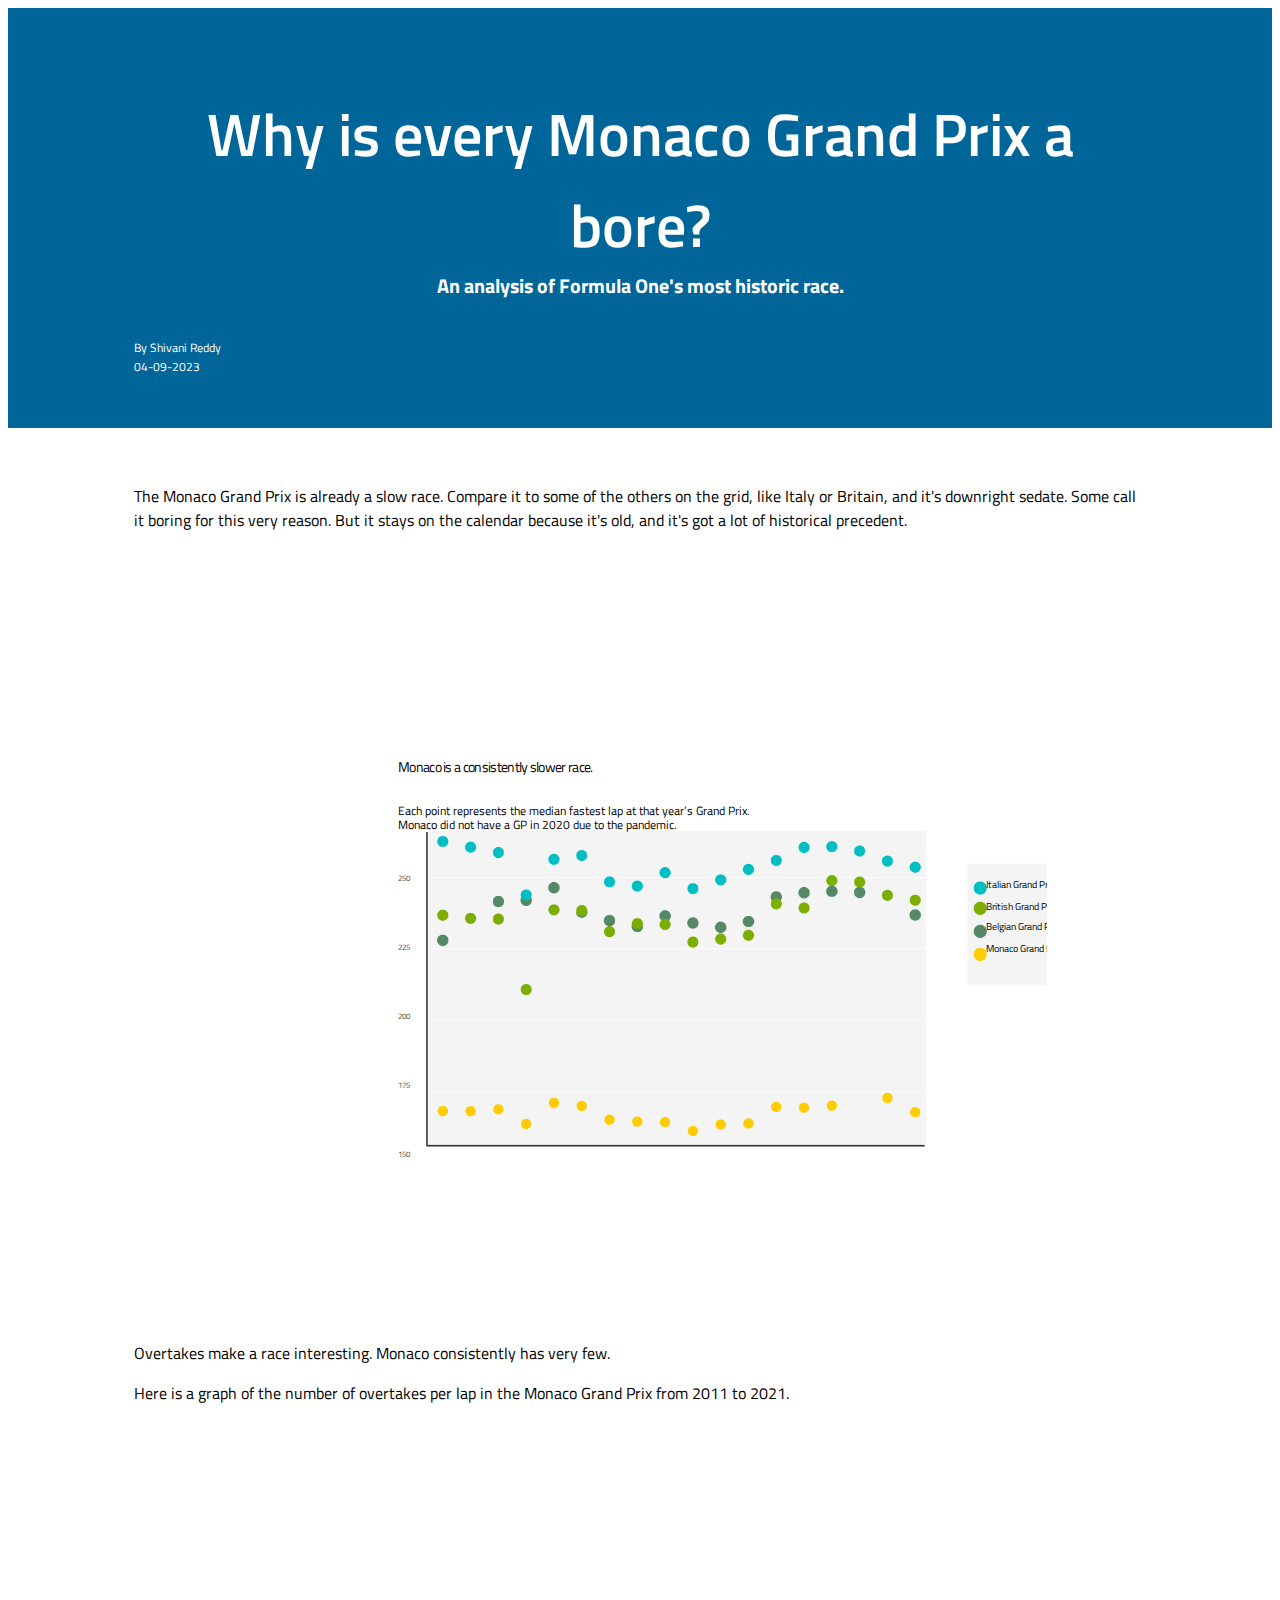
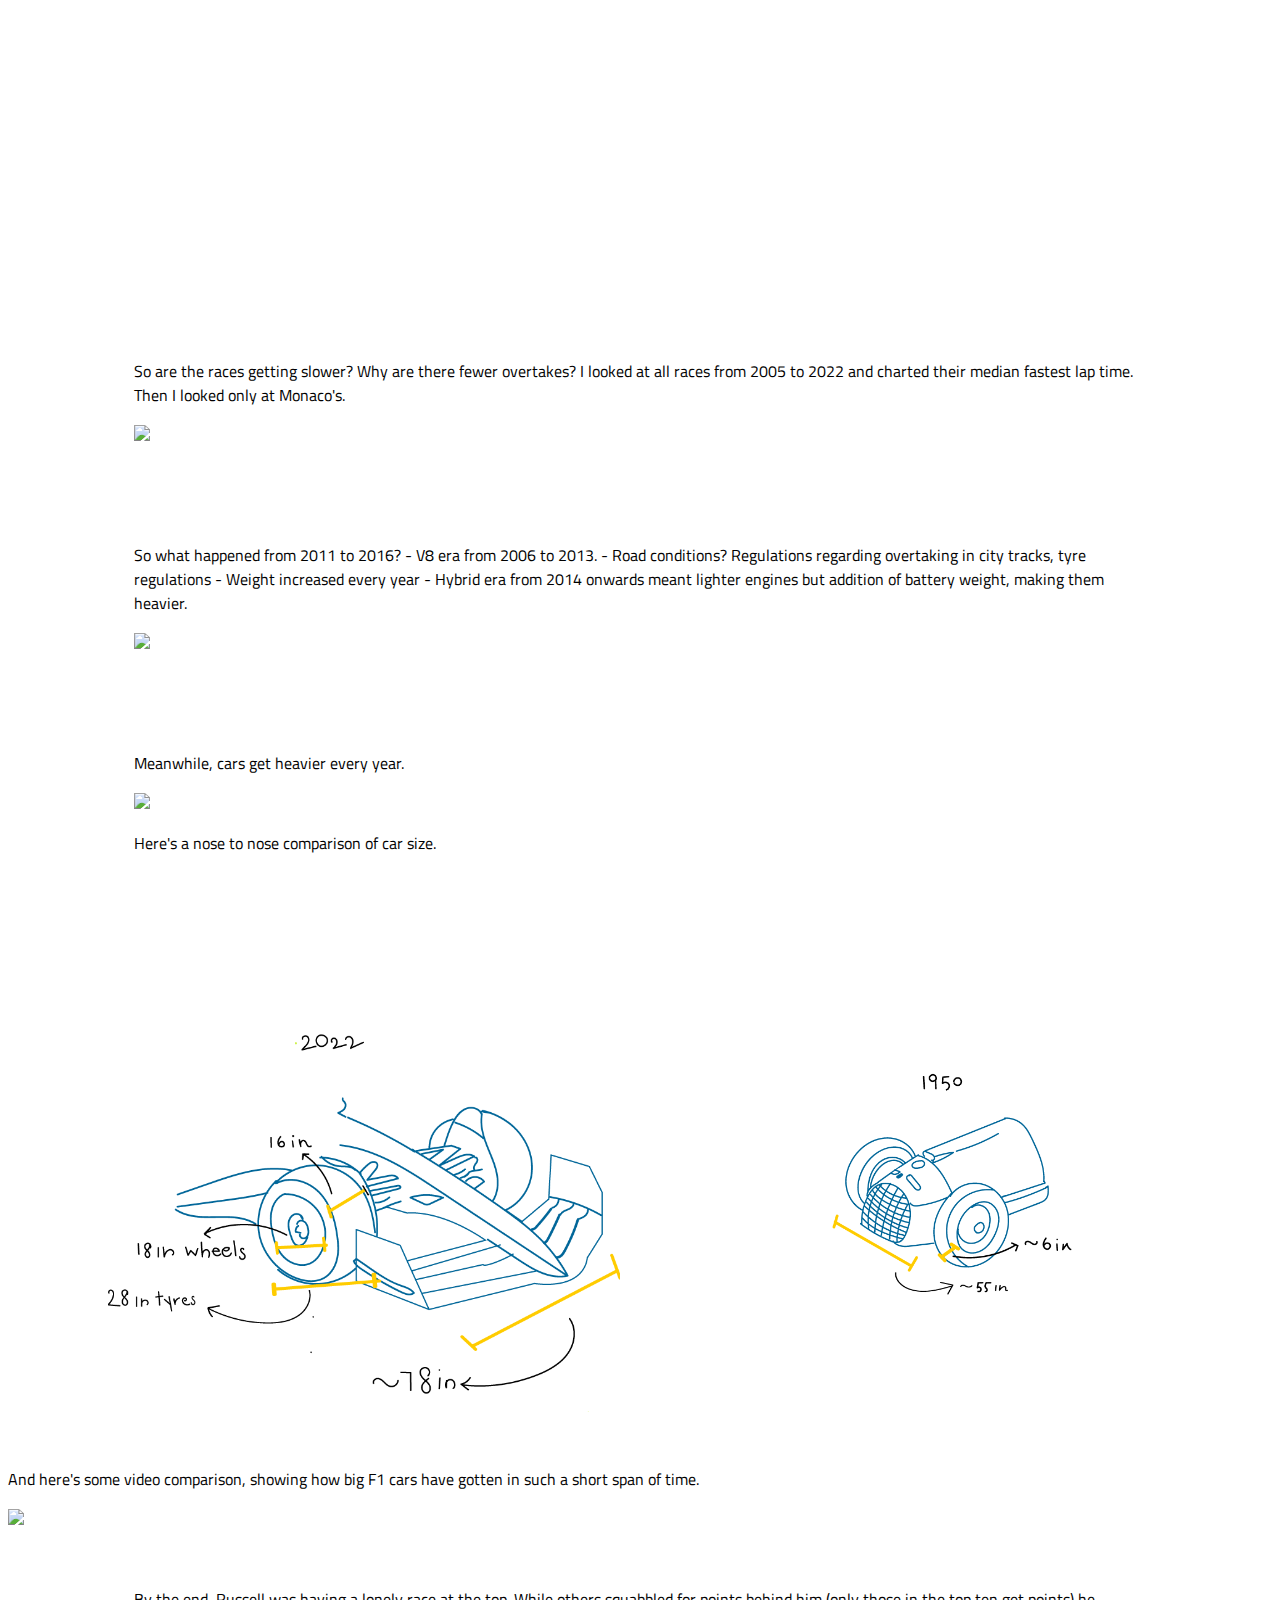
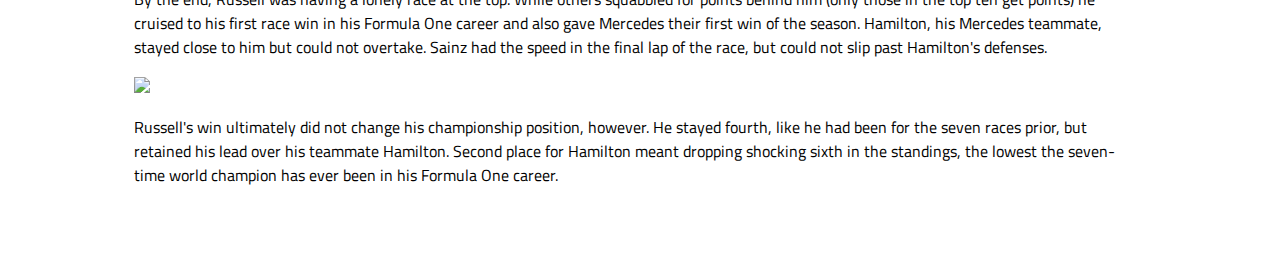
==== html/index.html @ 82e2b37c "update" ====
<!DOCTYPE html>
<html>
<head>
    <title>F1 in Monaco</title>
    <meta charset="utf-8">
    <link rel="stylesheet" href="style.css">
</head>
<body>
   <div id="header">
    <h1>Why is every Monaco Grand Prix a bore?</h1>
    <h2>An analysis of Formula One's most historic race.</h2>
    
    <h3> By Shivani Reddy
        <br>
        04-09-2023
    </h3>
    </div> 

    <div> 
        <p> The Monaco Grand Prix is already a slow race. Compare it to some of the others on the grid, like Italy or Britain, and it's downright sedate. Some call it boring for this very reason. But it stays on the calendar because it's old, and it's got a lot of historical precedent. </p>
        <br>
        <br>
    </div>
    <div>

        <script type="text/javascript">
            (function() {
                // only want one resizer on the page
                if (document.documentElement.className.indexOf("g-resizer-v3-init") > -1) return;
                document.documentElement.className += " g-resizer-v3-init";
                // require IE9+
                if (!("querySelector" in document)) return;
                function resizer() {
                    var elements = Array.prototype.slice.call(document.querySelectorAll(".g-artboard[data-min-width]")),
                        widthById = {};
                    elements.forEach(function(el) {
                        var parent = el.parentNode,
                            width = widthById[parent.id] || parent.getBoundingClientRect().width,
                            minwidth = el.getAttribute("data-min-width"),
                            maxwidth = el.getAttribute("data-max-width");
                        widthById[parent.id] = width;
                        if (+minwidth <= width && (+maxwidth >= width || maxwidth === null)) {
                            el.style.display = "block";
                        } else {
                            el.style.display = "none";
                        }
                    });
                    try {
                        if (window.parent && window.parent.$) {
                            window.parent.$("body").trigger("resizedcontent", [window]);
                        }
                        if (window.require) {
                            require(['foundation/main'], function() {
                                require(['shared/interactive/instances/app-communicator'], function(AppCommunicator) {
                                    AppCommunicator.triggerResize();
                                });
                            });
                        }
                    } catch(e) { console.log(e); }
                }
                document.addEventListener('DOMContentLoaded', resizer);
                // feel free to replace throttle with _.throttle, if available
                window.addEventListener('resize', throttle(resizer, 200));        
                function throttle(func, wait) {
                    // from underscore.js
                    var _now = Date.now || function() { return new Date().getTime(); },
                        context, args, result, timeout = null, previous = 0;
                    var later = function() {
                        previous = _now();
                        timeout = null;
                        result = func.apply(context, args);
                        if (!timeout) context = args = null;
                    };
                    return function() {
                        var now = _now(), remaining = wait - (now - previous);
                        context = this;
                        args = arguments;
                        if (remaining <= 0 || remaining > wait) {
                            if (timeout) {
                                clearTimeout(timeout);
                                timeout = null;
                            }
                            previous = now;
                            result = func.apply(context, args);
                            if (!timeout) context = args = null;
                        } else if (!timeout && options.trailing !== false) {
                            timeout = setTimeout(later, remaining);
                        }
                        return result;
                    };
                }
                
            })();
            </script>
            


<!-- Generated by ai2html v0.111.0 - 2023-04-10 10:45 -->
<!-- ai file: fourracesreal.pdf -->
<style media="screen,print">
	#g-fourracesreal_pdf-box ,
	#g-fourracesreal_pdf-box .g-artboard {
		margin:0 auto;
	}
	#g-fourracesreal_pdf-box p {
		margin:0;
	}
	#g-fourracesreal_pdf-box .g-aiAbs {
		position:absolute;
	}
	#g-fourracesreal_pdf-box .g-aiImg {
		position:absolute;
		top:0;
		display:block;
		width:100% !important;
	}
	#g-fourracesreal_pdf-box .g-aiSymbol {
		position: absolute;
		box-sizing: border-box;
	}
	#g-fourracesreal_pdf-box .g-aiPointText p { white-space: nowrap; }
	#g-fourracesreal_pdf-Artboard_1 {
		position:relative;
		overflow:hidden;
	}
	#g-fourracesreal_pdf-Artboard_1 p {
		font-weight:500;
		line-height:11px;
		height:auto;
		opacity:1;
		letter-spacing:0em;
		font-size:9px;
		text-align:left;
		color:rgb(0,0,0);
		text-transform:none;
		padding-bottom:0;
		padding-top:0;
		mix-blend-mode:normal;
		font-style:normal;
		position:static;
	}
	#g-fourracesreal_pdf-Artboard_1 .g-pstyle0 {
		line-height:13px;
		height:13px;
		letter-spacing:-0.049em;
		font-size:11px;
	}
	#g-fourracesreal_pdf-Artboard_1 .g-pstyle1 {
		height:11px;
	}
	#g-fourracesreal_pdf-Artboard_1 .g-pstyle2 {
		line-height:8px;
		height:8px;
		font-size:7px;
	}
	#g-fourracesreal_pdf-Artboard_1 .g-pstyle3 {
		line-height:7px;
		height:7px;
		font-size:6px;
		color:rgb(77,77,77);
	}
	#g-fourracesreal_pdf-Artboard_1 .g-pstyle4 {
		line-height:6px;
		height:6px;
		font-size:5px;
		color:rgb(77,77,77);
	}
	#g-fourracesreal_pdf-Artboard_2 {
		position:relative;
		overflow:hidden;
	}
	#g-fourracesreal_pdf-Artboard_2 p {
		font-weight:500;
		line-height:14px;
		height:auto;
		opacity:1;
		letter-spacing:0em;
		font-size:12px;
		text-align:left;
		color:rgb(0,0,0);
		text-transform:none;
		padding-bottom:0;
		padding-top:0;
		mix-blend-mode:normal;
		font-style:normal;
		position:static;
	}
	#g-fourracesreal_pdf-Artboard_2 .g-pstyle0 {
		line-height:16px;
		height:16px;
		letter-spacing:-0.049em;
		font-size:14px;
	}
	#g-fourracesreal_pdf-Artboard_2 .g-pstyle1 {
		height:14px;
	}
	#g-fourracesreal_pdf-Artboard_2 .g-pstyle2 {
		line-height:9px;
		height:9px;
		font-size:8px;
		color:rgb(77,77,77);
	}
	#g-fourracesreal_pdf-Artboard_2 .g-pstyle3 {
		line-height:12px;
		height:12px;
		font-size:10px;
	}
	#g-fourracesreal_pdf-Artboard_2 .g-pstyle4 {
		line-height:8px;
		height:8px;
		font-size:7px;
		color:rgb(77,77,77);
	}

</style>

<div id="g-fourracesreal_pdf-box" class="ai2html">

	<!-- Artboard: Artboard_1 -->
	<div id="g-fourracesreal_pdf-Artboard_1" class="g-artboard" style="max-width: 350px;max-height: 407px" data-aspect-ratio="0.86" data-min-width="0" data-max-width="649">
<div style="padding: 0 0 116.3063% 0;"></div>
		<img id="g-fourracesreal_pdf-Artboard_1-img" class="g-fourracesreal_pdf-Artboard_1-img g-aiImg" alt="" src="fourracesreal_pdf-Artboard_1.png"/>
		<div id="g-ai0-1" class="g-Layer_1 g-aiAbs g-aiPointText" style="top:7.8936%;margin-top:-8.1px;left:5.9681%;width:195px;">
			<p class="g-pstyle0">Monaco is a consistently slower race.  </p>
		</div>
		<div id="g-ai0-2" class="g-Layer_1 g-aiAbs g-aiPointText" style="top:15.5815%;margin-top:-12.4px;left:5.9681%;width:305px;">
			<p class="g-pstyle1">Each point represents the median fastest lap at that year&rsquo;s Grand Prix. </p>
			<p class="g-pstyle1">Monaco did not have a GP in 2020 due to the pandemic.</p>
		</div>
		<div id="g-ai0-3" class="g-Layer_1 g-aiAbs g-aiPointText" style="top:26.8111%;margin-top:-4.1px;left:50.6155%;width:73px;">
			<p class="g-pstyle2">Belgian Grand Prix</p>
		</div>
		<div id="g-ai0-4" class="g-Layer_1 g-aiAbs g-aiPointText" style="top:26.8111%;margin-top:-4.1px;left:14.4629%;width:70px;">
			<p class="g-pstyle2">Italian Grand Prix</p>
		</div>
		<div id="g-ai0-5" class="g-Layer_1 g-aiAbs g-aiPointText" style="top:29.2676%;margin-top:-4.1px;left:50.6155%;width:75px;">
			<p class="g-pstyle2">Monaco Grand Prix</p>
		</div>
		<div id="g-ai0-6" class="g-Layer_1 g-aiAbs g-aiPointText" style="top:29.5133%;margin-top:-4.1px;left:14.4629%;width:70px;">
			<p class="g-pstyle2">British Grand Prix</p>
		</div>
		<div id="g-ai0-7" class="g-Layer_1 g-aiAbs g-aiPointText" style="top:42.3804%;margin-top:-4.5px;left:2.44%;width:32px;">
			<p class="g-pstyle3">250</p>
		</div>
		<div id="g-ai0-8" class="g-Layer_1 g-aiAbs g-aiPointText" style="top:53.1893%;margin-top:-4.5px;left:2.44%;width:32px;">
			<p class="g-pstyle3">225</p>
		</div>
		<div id="g-ai0-9" class="g-Layer_1 g-aiAbs g-aiPointText" style="top:63.9981%;margin-top:-4.5px;left:2.44%;width:32px;">
			<p class="g-pstyle3">200</p>
		</div>
		<div id="g-ai0-10" class="g-Layer_1 g-aiAbs g-aiPointText" style="top:75.0527%;margin-top:-4.5px;left:2.44%;width:32px;">
			<p class="g-pstyle3">175</p>
		</div>
		<div id="g-ai0-11" class="g-Layer_1 g-aiAbs g-aiPointText" style="top:85.8616%;margin-top:-4.5px;left:2.44%;width:32px;">
			<p class="g-pstyle3">150</p>
		</div>
		<div id="g-ai0-12" class="g-Layer_1 g-aiAbs g-aiPointText" style="top:90.6603%;margin-top:-4.1px;left:29.7461%;width:29px;">
			<p class="g-pstyle4">&lsquo;09</p>
		</div>
		<div id="g-ai0-13" class="g-Layer_1 g-aiAbs g-aiPointText" style="top:90.6603%;margin-top:-4.1px;left:39.5112%;width:29px;">
			<p class="g-pstyle4">&lsquo;11</p>
		</div>
		<div id="g-ai0-14" class="g-Layer_1 g-aiAbs g-aiPointText" style="top:90.6603%;margin-top:-4.1px;left:44.3931%;width:29px;">
			<p class="g-pstyle4">&lsquo;12</p>
		</div>
		<div id="g-ai0-15" class="g-Layer_1 g-aiAbs g-aiPointText" style="top:90.6603%;margin-top:-4.1px;left:49.2754%;width:29px;">
			<p class="g-pstyle4">&lsquo;13</p>
		</div>
		<div id="g-ai0-16" class="g-Layer_1 g-aiAbs g-aiPointText" style="top:90.6603%;margin-top:-4.1px;left:54.1582%;width:29px;">
			<p class="g-pstyle4">&lsquo;14</p>
		</div>
		<div id="g-ai0-17" class="g-Layer_1 g-aiAbs g-aiPointText" style="top:90.6603%;margin-top:-4.1px;left:59.0405%;width:29px;">
			<p class="g-pstyle4">&lsquo;15</p>
		</div>
		<div id="g-ai0-18" class="g-Layer_1 g-aiAbs g-aiPointText" style="top:90.6603%;margin-top:-4.1px;left:19.9816%;width:29px;">
			<p class="g-pstyle4">&lsquo;07</p>
		</div>
		<div id="g-ai0-19" class="g-Layer_1 g-aiAbs g-aiPointText" style="top:90.6603%;margin-top:-4.1px;left:34.6283%;width:29px;">
			<p class="g-pstyle4">&lsquo;10</p>
		</div>
		<div id="g-ai0-20" class="g-Layer_1 g-aiAbs g-aiPointText" style="top:90.6603%;margin-top:-4.1px;left:63.9222%;width:29px;">
			<p class="g-pstyle4">&lsquo;16</p>
		</div>
		<div id="g-ai0-21" class="g-Layer_1 g-aiAbs g-aiPointText" style="top:90.6603%;margin-top:-4.1px;left:73.6872%;width:29px;">
			<p class="g-pstyle4">&lsquo;18</p>
		</div>
		<div id="g-ai0-22" class="g-Layer_1 g-aiAbs g-aiPointText" style="top:90.6603%;margin-top:-4.1px;left:78.5695%;width:29px;">
			<p class="g-pstyle4">&lsquo;19</p>
		</div>
		<div id="g-ai0-23" class="g-Layer_1 g-aiAbs g-aiPointText" style="top:90.6603%;margin-top:-4.1px;left:88.3345%;width:29px;">
			<p class="g-pstyle4">&lsquo;21</p>
		</div>
		<div id="g-ai0-24" class="g-Layer_1 g-aiAbs g-aiPointText" style="top:90.6603%;margin-top:-4.1px;left:93.2165%;width:29px;">
			<p class="g-pstyle4">&rsquo;22</p>
		</div>
		<div id="g-ai0-25" class="g-Layer_1 g-aiAbs g-aiPointText" style="top:90.6809%;margin-top:-4.1px;left:10.0996%;width:34px;">
			<p class="g-pstyle4">2005</p>
		</div>
		<div id="g-ai0-26" class="g-Layer_1 g-aiAbs g-aiPointText" style="top:90.6603%;margin-top:-4.1px;left:15.0413%;width:29px;">
			<p class="g-pstyle4">&lsquo;06</p>
		</div>
		<div id="g-ai0-27" class="g-Layer_1 g-aiAbs g-aiPointText" style="top:90.6603%;margin-top:-4.1px;left:24.8633%;width:29px;">
			<p class="g-pstyle4">&lsquo;08</p>
		</div>
		<div id="g-ai0-28" class="g-Layer_1 g-aiAbs g-aiPointText" style="top:90.6603%;margin-top:-4.1px;left:68.805%;width:29px;">
			<p class="g-pstyle4">&lsquo;17</p>
		</div>
		<div id="g-ai0-29" class="g-Layer_1 g-aiAbs g-aiPointText" style="top:90.6603%;margin-top:-4.1px;left:83.4517%;width:29px;">
			<p class="g-pstyle4">&lsquo;20</p>
		</div>
	</div>

	<!-- Artboard: Artboard_2 -->
	<div id="g-fourracesreal_pdf-Artboard_2" class="g-artboard" style="width:650px; height:384.790972644258px;" data-aspect-ratio="1.689" data-min-width="650">
<div style=""></div>
		<img id="g-fourracesreal_pdf-Artboard_2-img" class="g-fourracesreal_pdf-Artboard_2-img g-aiImg" alt="" src="fourracesreal_pdf-Artboard_2.png"/>
		<div id="g-ai1-1" class="g-Layer_1 g-aiAbs g-aiPointText" style="top:2.9114%;margin-top:-10.2px;left:10.0157%;width:245px;">
			<p class="g-pstyle0">Monaco is a consistently slower race.  </p>
		</div>
		<div id="g-ai1-2" class="g-Layer_1 g-aiAbs g-aiPointText" style="top:13.7076%;margin-top:-15.7px;left:10.0157%;width:387px;">
			<p class="g-pstyle1">Each point represents the median fastest lap at that year&rsquo;s Grand Prix. </p>
			<p class="g-pstyle1">Monaco did not have a GP in 2020 due to the pandemic.</p>
		</div>
		<div id="g-ai1-3" class="g-Layer_1 g-aiAbs g-aiPointText" style="top:26.6861%;margin-top:-5.7px;left:10.0157%;width:35px;">
			<p class="g-pstyle2">250</p>
		</div>
		<div id="g-ai1-4" class="g-Layer_1 g-aiAbs g-aiPointText" style="top:27.9062%;margin-top:-6.4px;left:82.3974%;width:92px;">
			<p class="g-pstyle3">Italian Grand Prix</p>
		</div>
		<div id="g-ai1-5" class="g-Layer_1 g-aiAbs g-aiPointText" style="top:32.5841%;margin-top:-6.4px;left:82.3974%;width:93px;">
			<p class="g-pstyle3">British Grand Prix</p>
		</div>
		<div id="g-ai1-6" class="g-Layer_1 g-aiAbs g-aiPointText" style="top:37.0021%;margin-top:-6.4px;left:82.3974%;width:98px;">
			<p class="g-pstyle3">Belgian Grand Prix</p>
		</div>
		<div id="g-ai1-7" class="g-Layer_1 g-aiAbs g-aiPointText" style="top:41.4993%;margin-top:-5.7px;left:10.0157%;width:35px;">
			<p class="g-pstyle2">225</p>
		</div>
		<div id="g-ai1-8" class="g-Layer_1 g-aiAbs g-aiPointText" style="top:41.6799%;margin-top:-6.4px;left:82.3974%;width:100px;">
			<p class="g-pstyle3">Monaco Grand Prix</p>
		</div>
		<div id="g-ai1-9" class="g-Layer_1 g-aiAbs g-aiPointText" style="top:56.3125%;margin-top:-5.7px;left:10.0157%;width:35px;">
			<p class="g-pstyle2">200</p>
		</div>
		<div id="g-ai1-10" class="g-Layer_1 g-aiAbs g-aiPointText" style="top:71.1258%;margin-top:-5.7px;left:10.0157%;width:35px;">
			<p class="g-pstyle2">175</p>
		</div>
		<div id="g-ai1-11" class="g-Layer_1 g-aiAbs g-aiPointText" style="top:85.939%;margin-top:-5.7px;left:10.0157%;width:35px;">
			<p class="g-pstyle2">150</p>
		</div>
		<div id="g-ai1-12" class="g-Layer_1 g-aiAbs g-aiPointText" style="top:92.5397%;margin-top:-5.1px;left:22.1841%;width:31px;">
			<p class="g-pstyle4">&lsquo;07</p>
		</div>
		<div id="g-ai1-13" class="g-Layer_1 g-aiAbs g-aiPointText" style="top:92.5397%;margin-top:-5.1px;left:28.9682%;width:31px;">
			<p class="g-pstyle4">&lsquo;09</p>
		</div>
		<div id="g-ai1-14" class="g-Layer_1 g-aiAbs g-aiPointText" style="top:92.5397%;margin-top:-5.1px;left:32.3602%;width:31px;">
			<p class="g-pstyle4">&lsquo;10</p>
		</div>
		<div id="g-ai1-15" class="g-Layer_1 g-aiAbs g-aiPointText" style="top:92.5397%;margin-top:-5.1px;left:35.7526%;width:31px;">
			<p class="g-pstyle4">&lsquo;11</p>
		</div>
		<div id="g-ai1-16" class="g-Layer_1 g-aiAbs g-aiPointText" style="top:92.5397%;margin-top:-5.1px;left:39.1444%;width:31px;">
			<p class="g-pstyle4">&lsquo;12</p>
		</div>
		<div id="g-ai1-17" class="g-Layer_1 g-aiAbs g-aiPointText" style="top:92.5397%;margin-top:-5.1px;left:42.5365%;width:31px;">
			<p class="g-pstyle4">&lsquo;13</p>
		</div>
		<div id="g-ai1-18" class="g-Layer_1 g-aiAbs g-aiPointText" style="top:92.5397%;margin-top:-5.1px;left:45.929%;width:31px;">
			<p class="g-pstyle4">&lsquo;14</p>
		</div>
		<div id="g-ai1-19" class="g-Layer_1 g-aiAbs g-aiPointText" style="top:92.5397%;margin-top:-5.1px;left:49.3209%;width:31px;">
			<p class="g-pstyle4">&lsquo;15</p>
		</div>
		<div id="g-ai1-20" class="g-Layer_1 g-aiAbs g-aiPointText" style="top:92.5397%;margin-top:-5.1px;left:52.7126%;width:31px;">
			<p class="g-pstyle4">&lsquo;16</p>
		</div>
		<div id="g-ai1-21" class="g-Layer_1 g-aiAbs g-aiPointText" style="top:92.5397%;margin-top:-5.1px;left:59.497%;width:31px;">
			<p class="g-pstyle4">&lsquo;18</p>
		</div>
		<div id="g-ai1-22" class="g-Layer_1 g-aiAbs g-aiPointText" style="top:92.5397%;margin-top:-5.1px;left:62.8891%;width:31px;">
			<p class="g-pstyle4">&lsquo;19</p>
		</div>
		<div id="g-ai1-23" class="g-Layer_1 g-aiAbs g-aiPointText" style="top:92.5397%;margin-top:-5.1px;left:69.6736%;width:31px;">
			<p class="g-pstyle4">&lsquo;21</p>
		</div>
		<div id="g-ai1-24" class="g-Layer_1 g-aiAbs g-aiPointText" style="top:92.5397%;margin-top:-5.1px;left:73.0654%;width:31px;">
			<p class="g-pstyle4">&rsquo;22</p>
		</div>
		<div id="g-ai1-25" class="g-Layer_1 g-aiAbs g-aiPointText" style="top:92.5397%;margin-top:-5.1px;left:18.7517%;width:31px;">
			<p class="g-pstyle4">&lsquo;06</p>
		</div>
		<div id="g-ai1-26" class="g-Layer_1 g-aiAbs g-aiPointText" style="top:92.5397%;margin-top:-5.1px;left:25.5757%;width:31px;">
			<p class="g-pstyle4">&lsquo;08</p>
		</div>
		<div id="g-ai1-27" class="g-Layer_1 g-aiAbs g-aiPointText" style="top:92.5397%;margin-top:-5.1px;left:56.105%;width:31px;">
			<p class="g-pstyle4">&lsquo;17</p>
		</div>
		<div id="g-ai1-28" class="g-Layer_1 g-aiAbs g-aiPointText" style="top:92.5397%;margin-top:-5.1px;left:66.2811%;width:31px;">
			<p class="g-pstyle4">&lsquo;20</p>
		</div>
		<div id="g-ai1-29" class="g-Layer_1 g-aiAbs g-aiPointText" style="top:92.5679%;margin-top:-5.2px;left:15.1645%;width:37px;">
			<p class="g-pstyle4">2005</p>
		</div>
	</div>

</div>

<!-- End ai2html - 2023-04-10 10:45 -->




    </div>
        
        <br>
    <div>
        <p>Overtakes make a race interesting. Monaco consistently has very few. </p>
        <p>Here is a graph of the number of overtakes per lap in the Monaco Grand Prix from 2011 to 2021. </p>
    <div id="dotplot">
        <iframe title="Number of overtakes in Monaco" aria-label="Column Chart" id="datawrapper-chart-6wi4D" src="https://datawrapper.dwcdn.net/6wi4D/2/" scrolling="no" frameborder="0" style="width: 0; min-width: 100% !important; border: none;" height="436" data-external="1"></iframe><script type="text/javascript">!function(){"use strict";window.addEventListener("message",(function(a){if(void 0!==a.data["datawrapper-height"]){var e=document.querySelectorAll("iframe");for(var t in a.data["datawrapper-height"])for(var r=0;r<e.length;r++)if(e[r].contentWindow===a.source){var i=a.data["datawrapper-height"][t]+"px";e[r].style.height=i}}}))}();
        </script>
    </div>
    
    <p> So are the races getting slower? Why are there fewer overtakes? I looked at all races from 2005 to 2022 and charted their median fastest lap time. Then I looked only at Monaco's. 
    </p>

        <img src="assets/lap7.svg">
    </div>
    <div>
    <p>So what happened from 2011 to 2016? 

        
        
        - V8 era from 2006 to 2013.
        - Road conditions? Regulations regarding overtaking in city tracks, tyre regulations
        - Weight increased every year
        - Hybrid era from 2014 onwards meant lighter engines but addition of battery weight, making them heavier. 
        </p>   
        <img src="assets/finallap.svg">
    
    </div>
    <div>
        <p>Meanwhile, cars get heavier every year. 
        </p>
        <img src="assets/standings.svg">
        <p>Here's a nose to nose comparison of car size.</p>
    </div>

    <div class = "scroll">
        <div class = "lefty container">
            <img src="../finalgraphs/2022drawn.png" width="80%">
        </div>
        <div class = "righty container">
            <img src="../finalgraphs/1950drawn.png" width="40%">
            <br>
            <img src="../finalgraphs/2008drawn.png" width="40%">
    
        </div>









    </div>


        <p> And here's some video comparison, showing how big F1 cars have gotten in such a short span of time.  </p>
    </div>
    

    <img src="juxtaposed2.gif">
    <div>
        <p> By the end, Russell was having a lonely race at the top. While others squabbled for points behind him (only those in the top ten get points) he cruised to his first race win in his Formula One career and also gave Mercedes their first win of the season. Hamilton, his Mercedes teammate, stayed close to him but could not overtake. Sainz had the speed in the final lap of the race, but could not slip past Hamilton's defenses.</p>
        <img src="assets/standings.svg">
        <p> Russell's win ultimately did not change his championship position, however. He stayed fourth, like he had been for the seven races prior, but retained his lead over his teammate Hamilton. Second place for Hamilton meant dropping shocking sixth in the standings, the lowest the seven-time world champion has ever been in his Formula One career. </p>
    </div>


        <a href="https://github.com/shivanireddy13/project4" target="__blank">Check out my analysis here.</a>
    </div>

</body>
</html>
---- html/style.css ----
@import url('https://fonts.googleapis.com/css2?family=Lora&display=swap');
@import url('https://fonts.googleapis.com/css2?family=Titillium+Web:ital,wght@0,400;0,600;0,700;0,900;1,400&display=swap');

body {
    background-color: white;
    font-family: 'Titillium Web', 'Arial Narrow Bold';
    color: #black;
    /* margin-left: 20%;
    margin-right:20%; */
    padding: 0;
}

#header{ 
    background-color: #006699;
}

div {
    padding-left: 10%;
    padding-right:10%;
    padding-top: 40px;
    padding-bottom: 40px;
}

#dotplot{
    padding-left: 10%;
    padding-right:10%;
}

.scroll{
    width:100vw;
    /* display: grid;
    grid-template-columns: 1fr 1fr;  */
    padding: 0px !important;
    position: relative;
    height: 60vh;
    display: block;

}

.lefty{
    /* grid-column: 1/1; */
 width: 50%; 
   top: 0; 
   left: 0;
}

.righty{
    width: 90%; 
   top: 0; 
   right: 0;
    overflow: scroll;
    text-align: right;
}


.container
{ 
    padding:100px !important;
    height: 30vh;
    position: absolute;
}



h1, h2 {text-align: center;}

h1 {
    margin-bottom: 0;
    font-size: 60px;
    font-weight: 600;
    color: #ffffff;
    font-family: 'Titillium Web', 'Arial Narrow Bold';
}

h2 {
    margin-top: 0;
    font-size: 20px;
    font-weight: 700;
    color: #ffffff;
}
h3 { 
    font-size: 12px;
    font-weight: 400;
    color: rgb(255, 255, 255);
    padding-top: 20px;
}

hr { 
 border-width: 0.5px;

}

a { 
    color: #ffffff;
}

/* img {
    width: 120%;
    height: auto;
} */
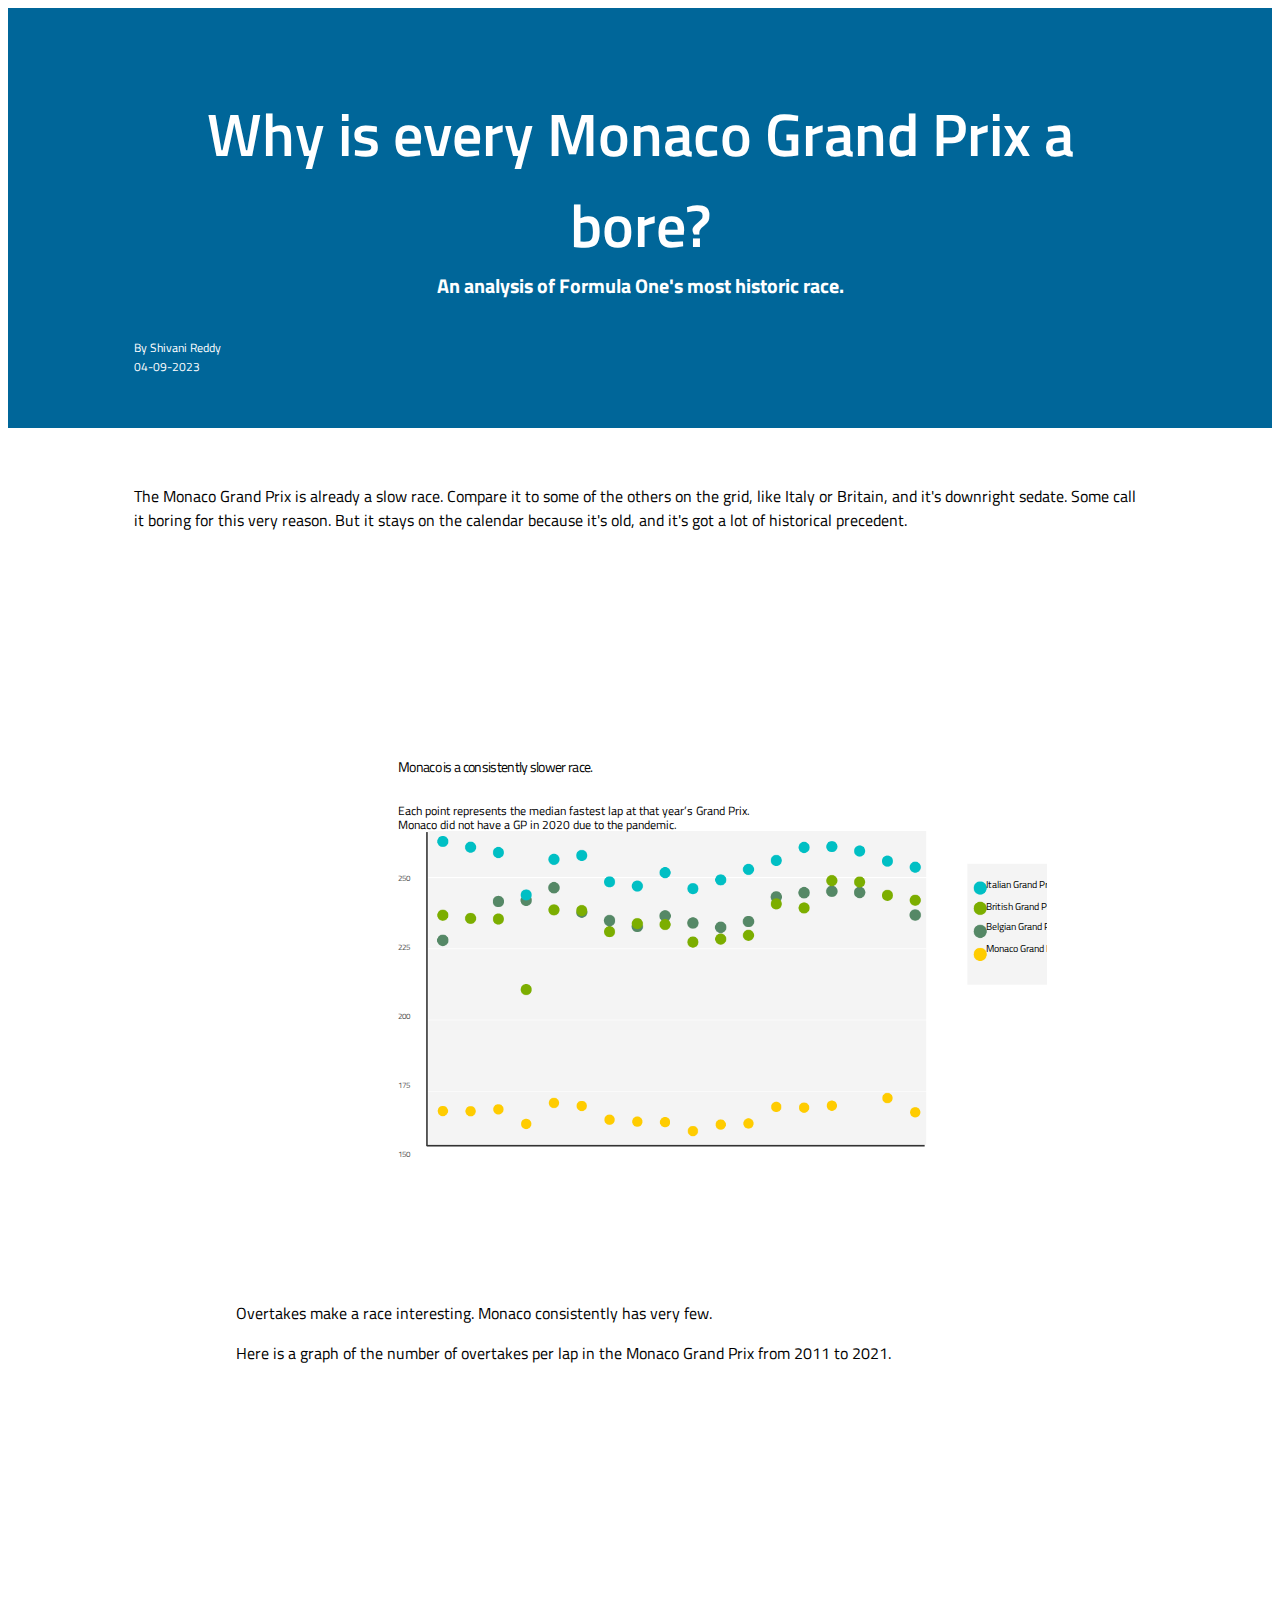
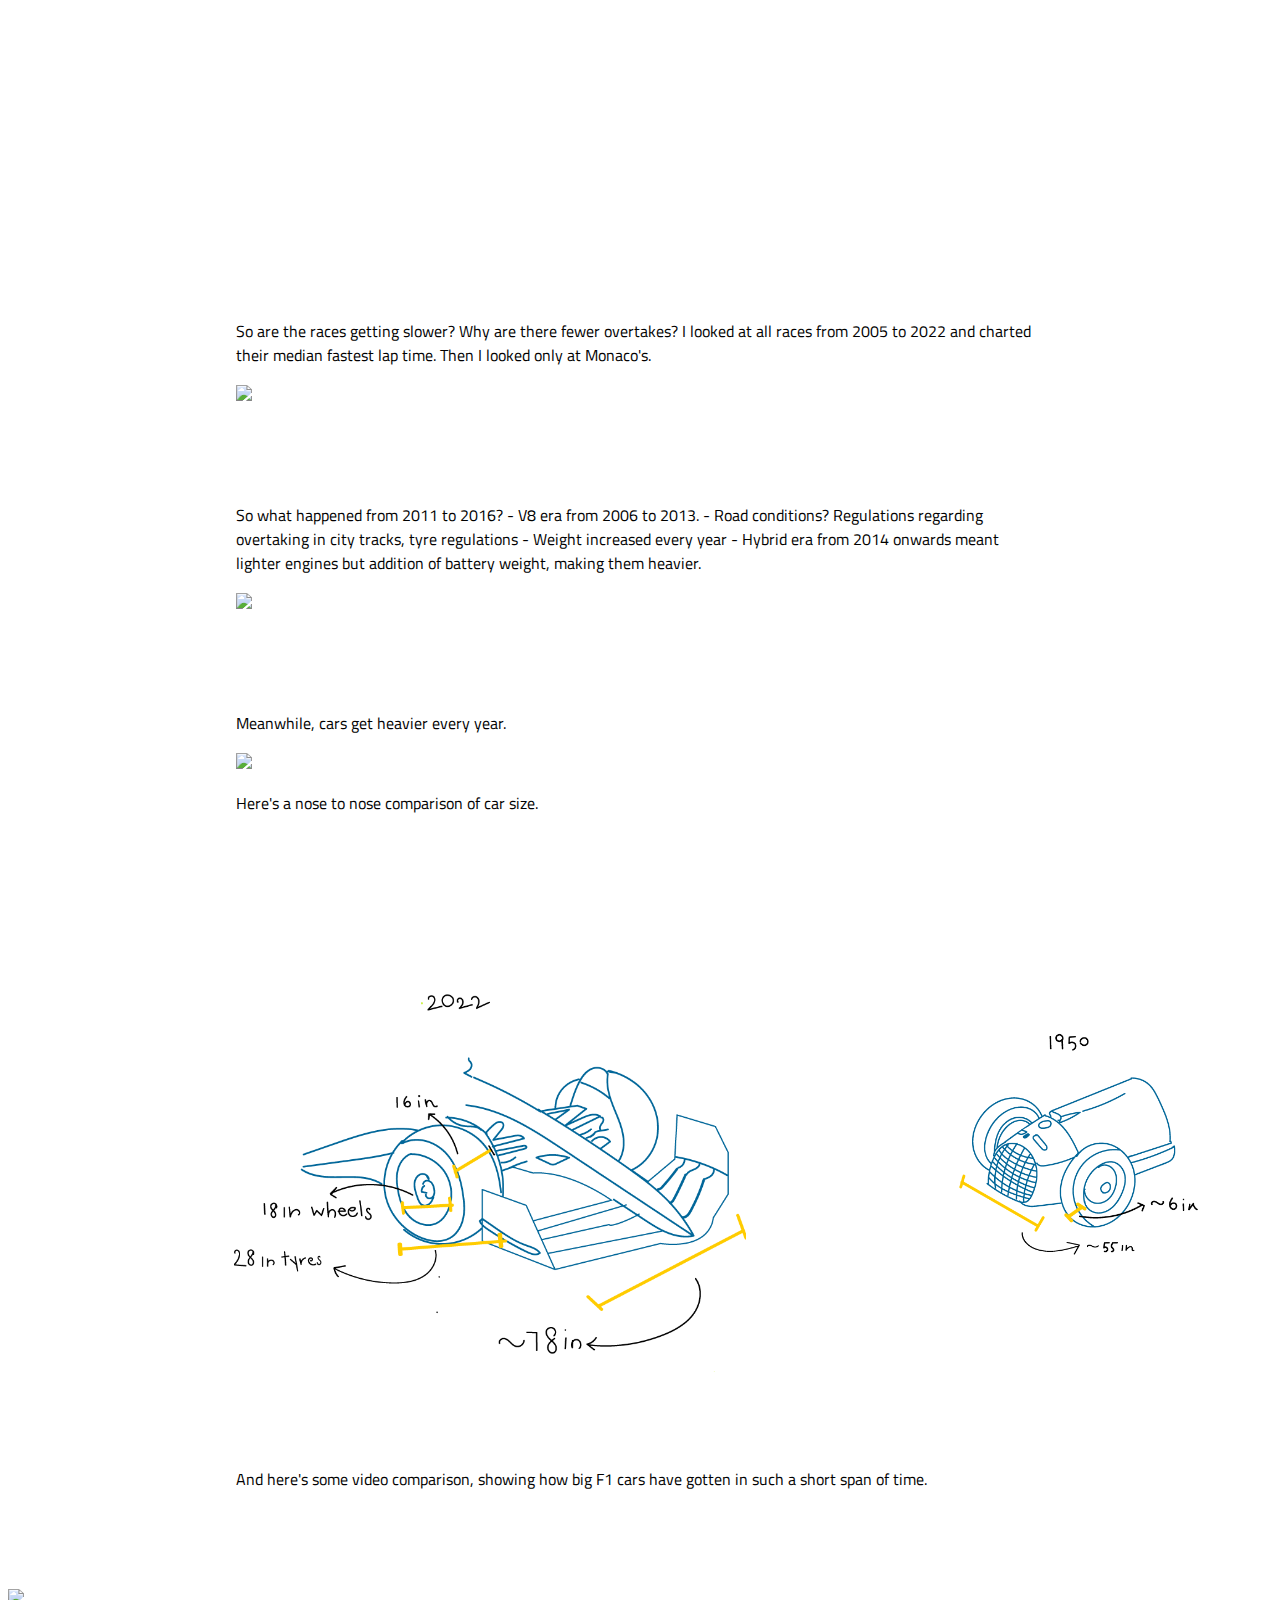
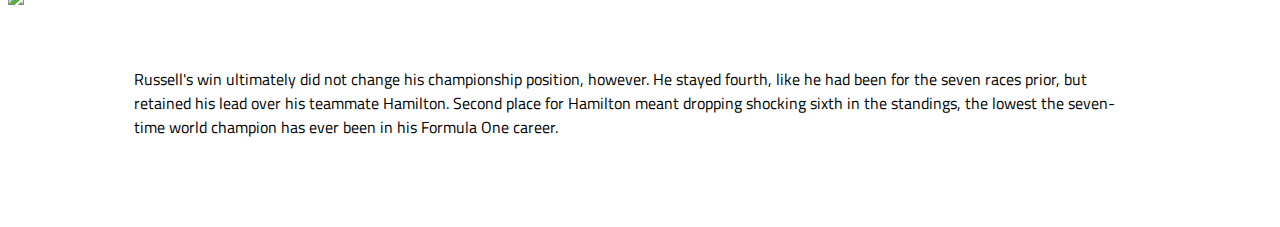
==== commit 34afe8df: "Update index.html" ====
--- a/html/index.html
+++ b/html/index.html
@@ -408,10 +408,6 @@
 
 <!-- End ai2html - 2023-04-10 10:45 -->
 
-
-
-
-    </div>
         
         <br>
     <div>
@@ -468,19 +464,17 @@
 
     </div>
 
-
+    <div>
         <p> And here's some video comparison, showing how big F1 cars have gotten in such a short span of time.  </p>
+
+    </div>
     </div>
     
 
     <img src="juxtaposed2.gif">
     <div>
-        <p> By the end, Russell was having a lonely race at the top. While others squabbled for points behind him (only those in the top ten get points) he cruised to his first race win in his Formula One career and also gave Mercedes their first win of the season. Hamilton, his Mercedes teammate, stayed close to him but could not overtake. Sainz had the speed in the final lap of the race, but could not slip past Hamilton's defenses.</p>
-        <img src="assets/standings.svg">
         <p> Russell's win ultimately did not change his championship position, however. He stayed fourth, like he had been for the seven races prior, but retained his lead over his teammate Hamilton. Second place for Hamilton meant dropping shocking sixth in the standings, the lowest the seven-time world champion has ever been in his Formula One career. </p>
     </div>
-
-
         <a href="https://github.com/shivanireddy13/project4" target="__blank">Check out my analysis here.</a>
     </div>
 
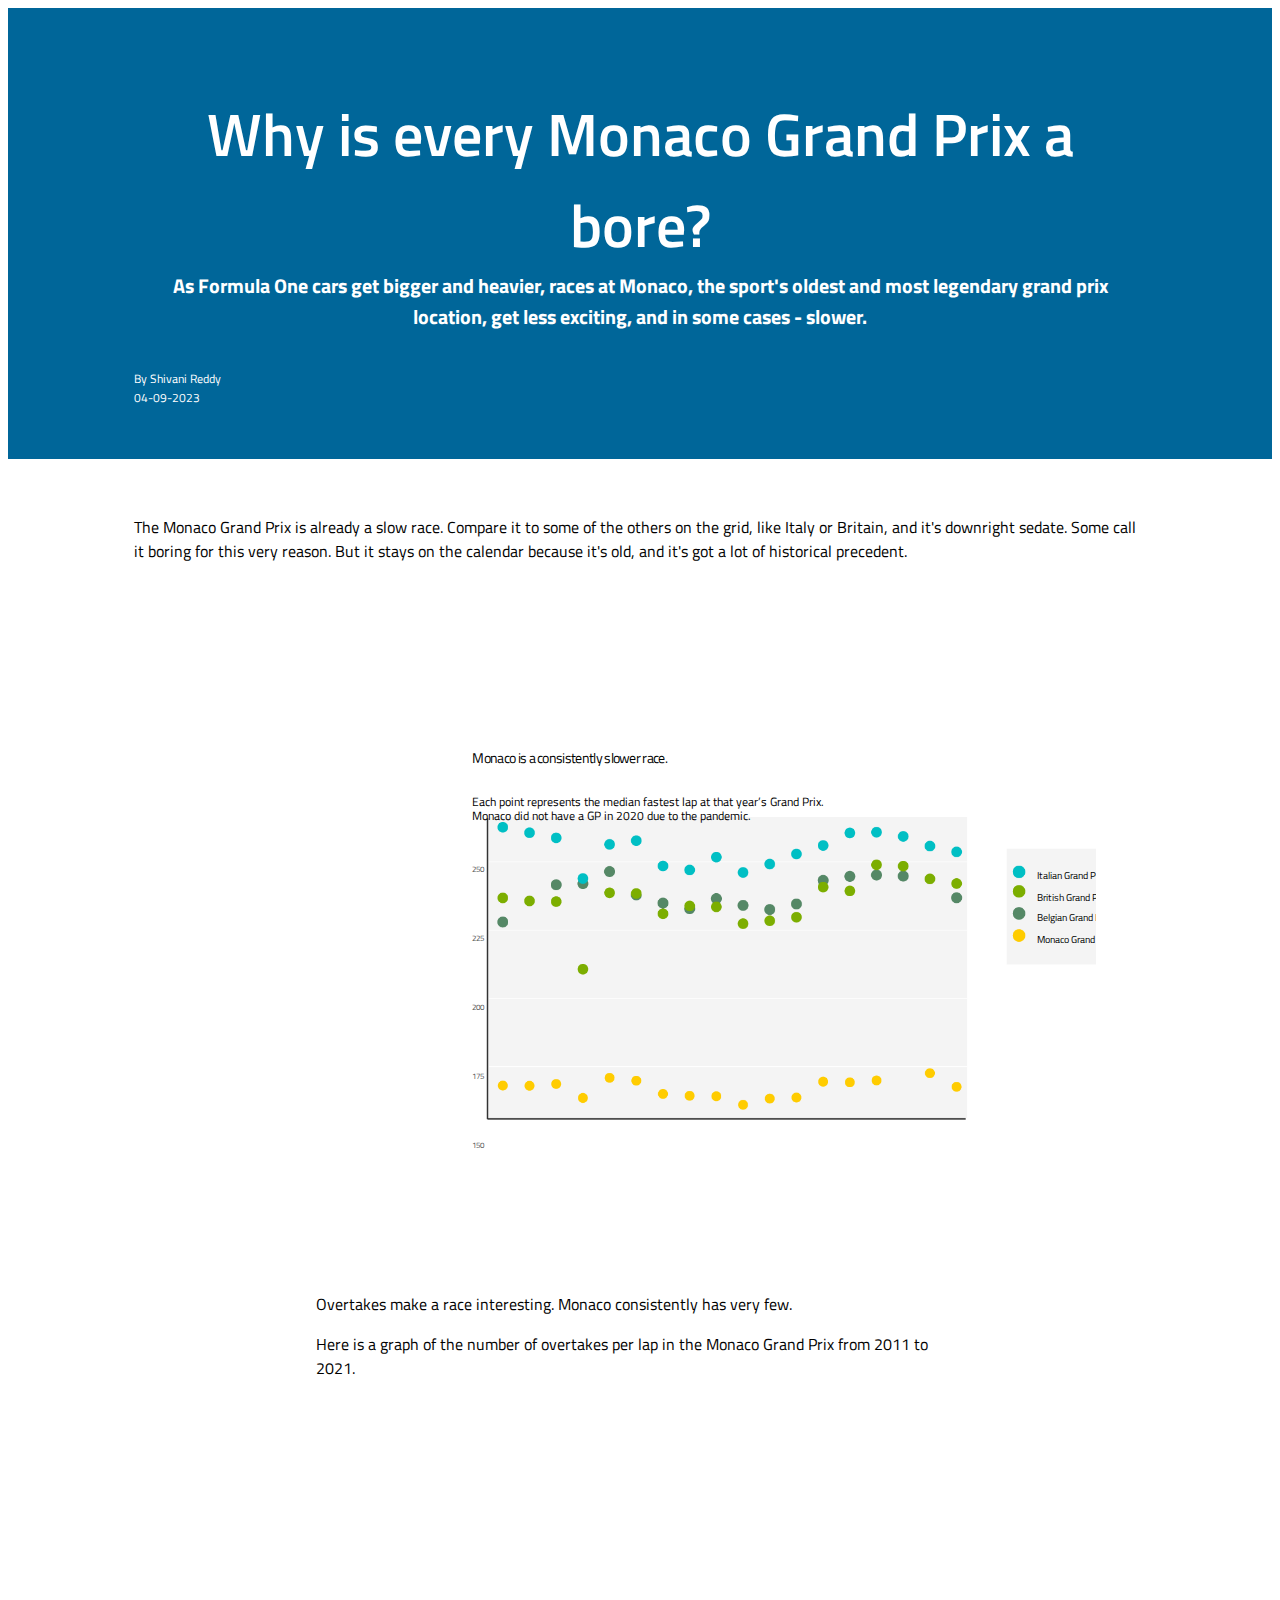
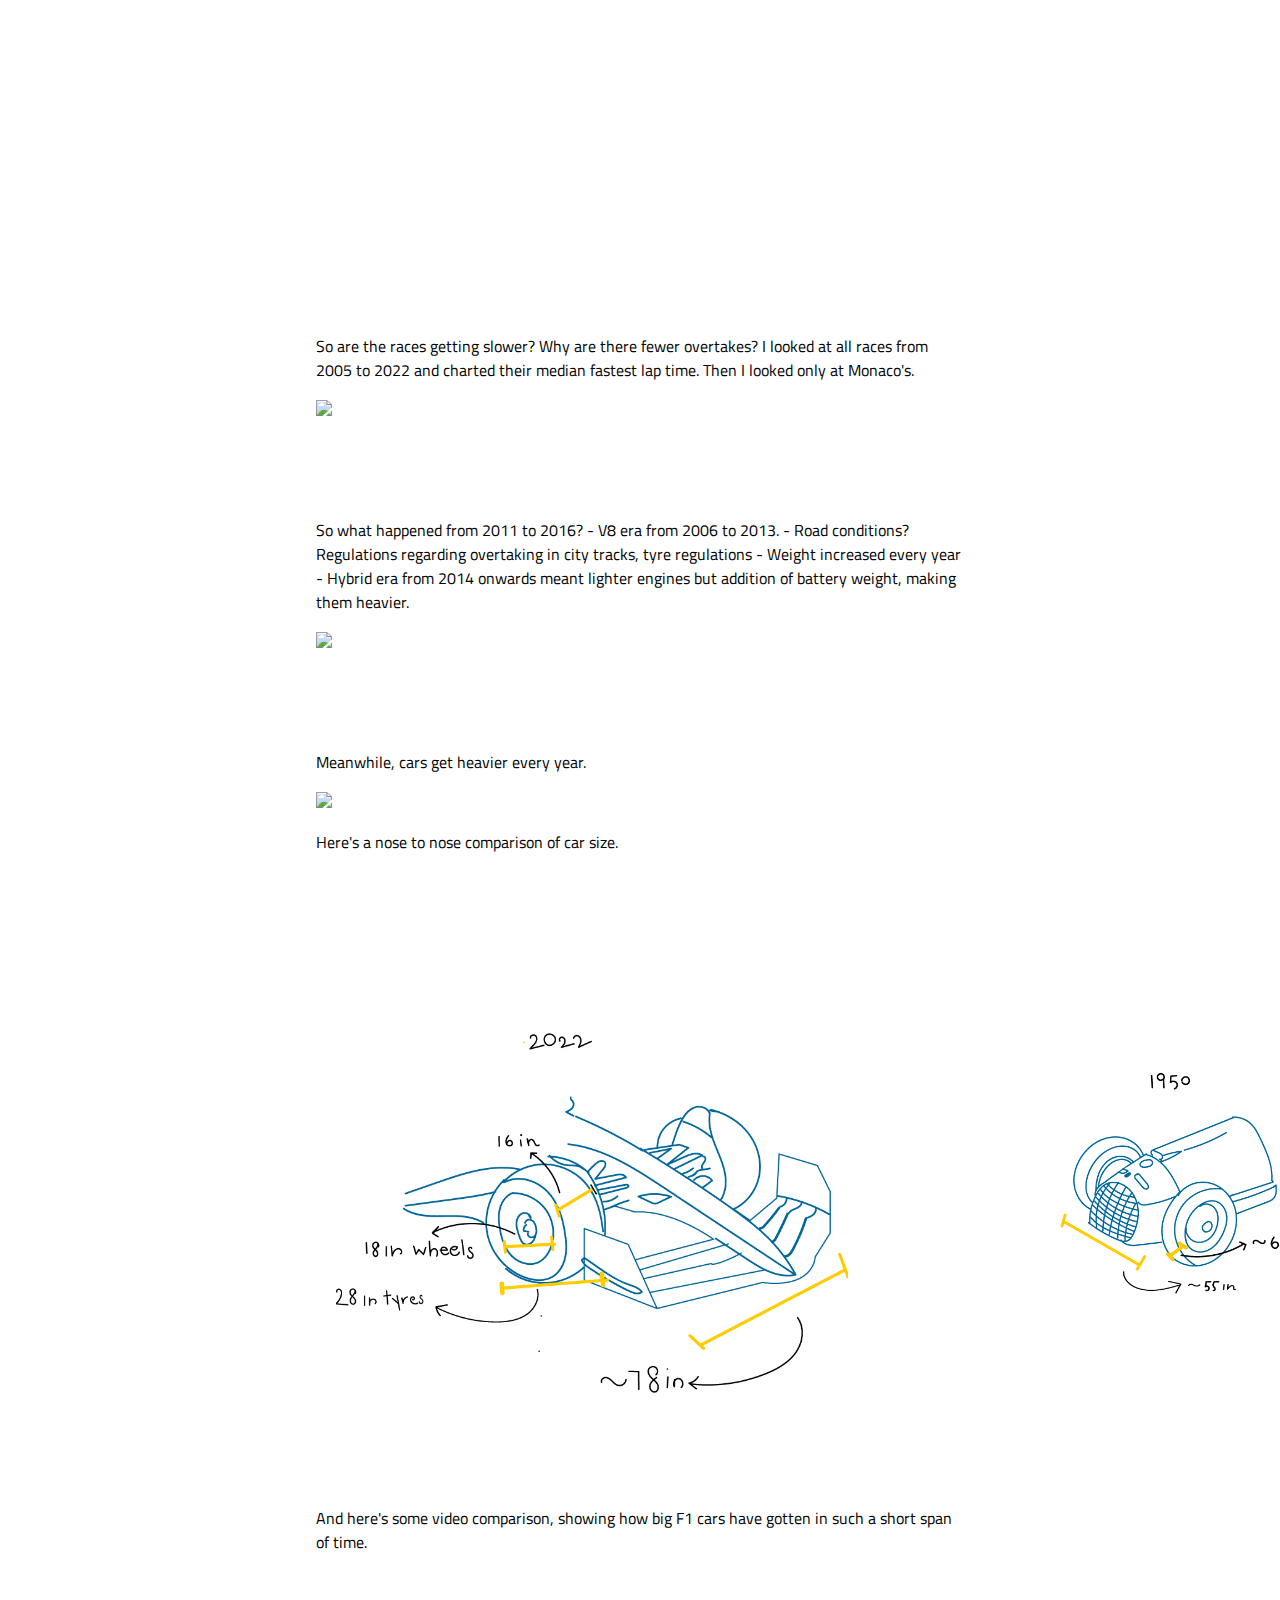
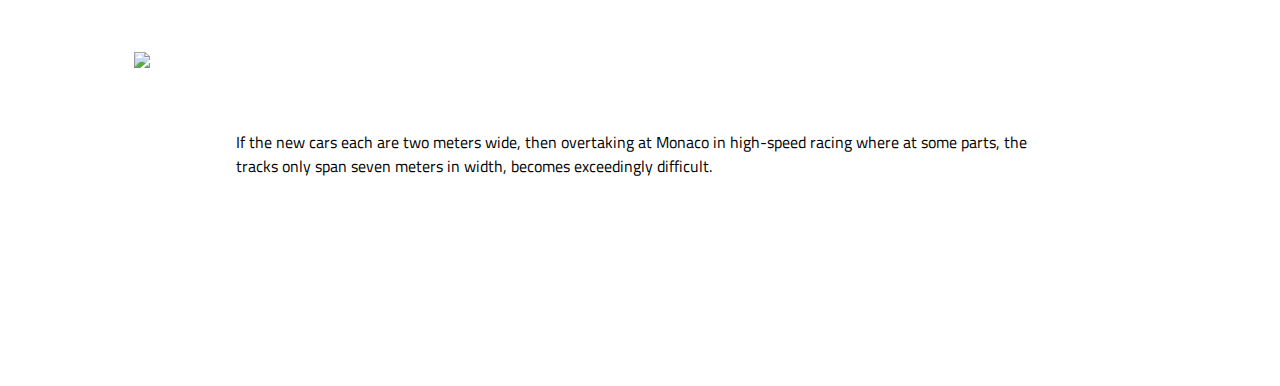
==== commit a4a5203d: "update" ====
--- a/html/index.html
+++ b/html/index.html
@@ -8,7 +8,7 @@
 <body>
    <div id="header">
     <h1>Why is every Monaco Grand Prix a bore?</h1>
-    <h2>An analysis of Formula One's most historic race.</h2>
+    <h2>As Formula One cars get bigger and heavier, races at Monaco, the sport's oldest and most legendary grand prix location, get less exciting, and in some cases - slower.</h2>
     
     <h3> By Shivani Reddy
         <br>
@@ -16,11 +16,12 @@
     </h3>
     </div> 
 
-    <div> 
+    <!-- <div class="background-grid">  -->
+	<div>
         <p> The Monaco Grand Prix is already a slow race. Compare it to some of the others on the grid, like Italy or Britain, and it's downright sedate. Some call it boring for this very reason. But it stays on the calendar because it's old, and it's got a lot of historical precedent. </p>
         <br>
         <br>
-    </div>
+    
     <div>
 
         <script type="text/javascript">
@@ -410,10 +411,10 @@
 
         
         <br>
-    <div>
+<div>
         <p>Overtakes make a race interesting. Monaco consistently has very few. </p>
         <p>Here is a graph of the number of overtakes per lap in the Monaco Grand Prix from 2011 to 2021. </p>
-    <div id="dotplot">
+<div id="dotplot">
         <iframe title="Number of overtakes in Monaco" aria-label="Column Chart" id="datawrapper-chart-6wi4D" src="https://datawrapper.dwcdn.net/6wi4D/2/" scrolling="no" frameborder="0" style="width: 0; min-width: 100% !important; border: none;" height="436" data-external="1"></iframe><script type="text/javascript">!function(){"use strict";window.addEventListener("message",(function(a){if(void 0!==a.data["datawrapper-height"]){var e=document.querySelectorAll("iframe");for(var t in a.data["datawrapper-height"])for(var r=0;r<e.length;r++)if(e[r].contentWindow===a.source){var i=a.data["datawrapper-height"][t]+"px";e[r].style.height=i}}}))}();
         </script>
     </div>
@@ -454,14 +455,6 @@
     
         </div>
 
-
-
-
-
-
-
-
-
     </div>
 
     <div>
@@ -473,10 +466,11 @@
 
     <img src="juxtaposed2.gif">
     <div>
-        <p> Russell's win ultimately did not change his championship position, however. He stayed fourth, like he had been for the seven races prior, but retained his lead over his teammate Hamilton. Second place for Hamilton meant dropping shocking sixth in the standings, the lowest the seven-time world champion has ever been in his Formula One career. </p>
-    </div>
+		<p> If the new cars each are two meters wide, then overtaking at Monaco in high-speed racing where at some parts, the tracks only span seven meters in width, becomes exceedingly difficult. </p>
+    </div>
+	<div>
         <a href="https://github.com/shivanireddy13/project4" target="__blank">Check out my analysis here.</a>
     </div>
-
+</div>	
 </body>
 </html>--- a/html/style.css
+++ b/html/style.css
@@ -2,13 +2,19 @@
 @import url('https://fonts.googleapis.com/css2?family=Titillium+Web:ital,wght@0,400;0,600;0,700;0,900;1,400&display=swap');
 
 body {
-    background-color: white;
+    /* background-color: white; */
     font-family: 'Titillium Web', 'Arial Narrow Bold';
-    color: #black;
+    /* color: #black; */
     /* margin-left: 20%;
     margin-right:20%; */
     padding: 0;
 }
+
+/* .background-grid {
+    background-image: linear-gradient(#dedede 0.5px, transparent 0.5px, transparent calc(100% - 0.5px), #dedede calc(100% - 0.5px)), linear-gradient(90deg, #dedede 0.5px, transparent 0.5px, transparent calc(100% - 0.5px), #dedede calc(100% - 0.5px));
+    background-size: 0.5% 0.5%;
+    border: 0.5px solid #dedede;
+  } */
 
 #header{ 
     background-color: #006699;
@@ -19,6 +25,7 @@
     padding-right:10%;
     padding-top: 40px;
     padding-bottom: 40px;
+    white-space: normal;
 }
 
 #dotplot{
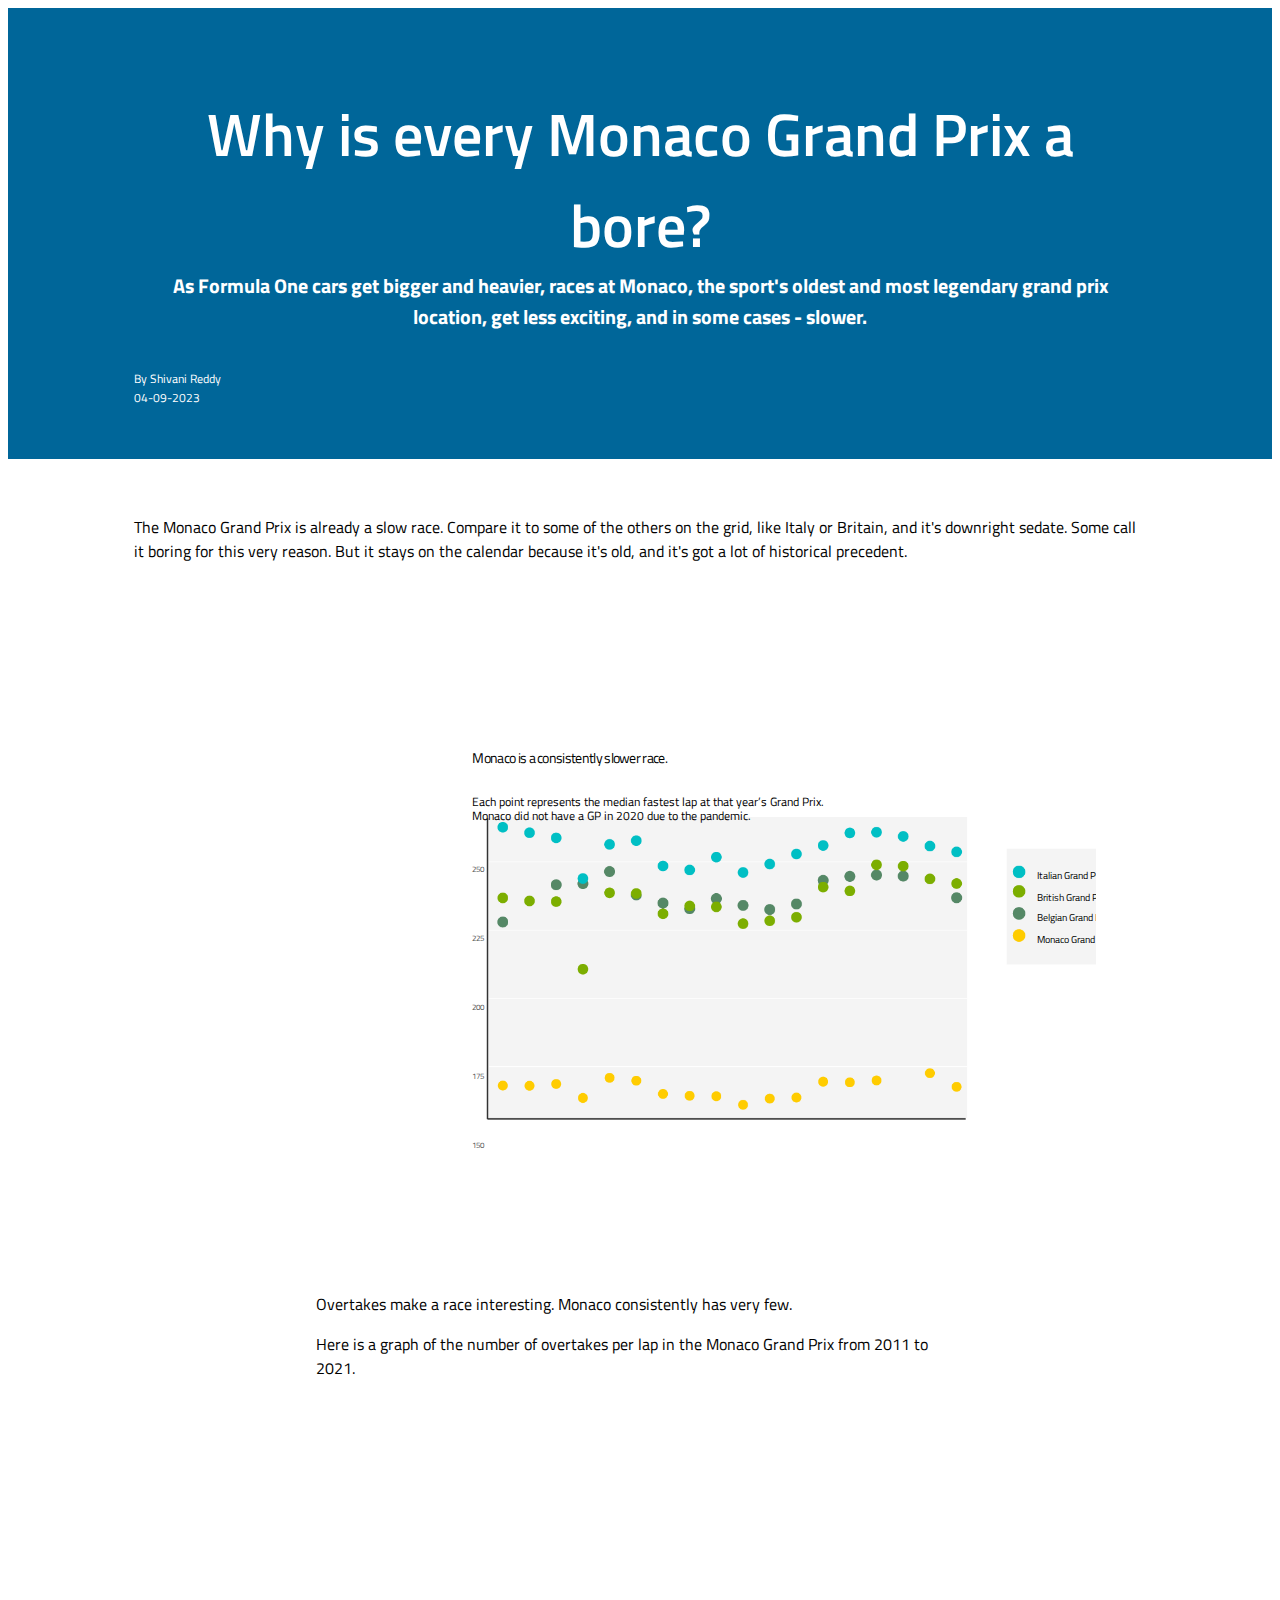
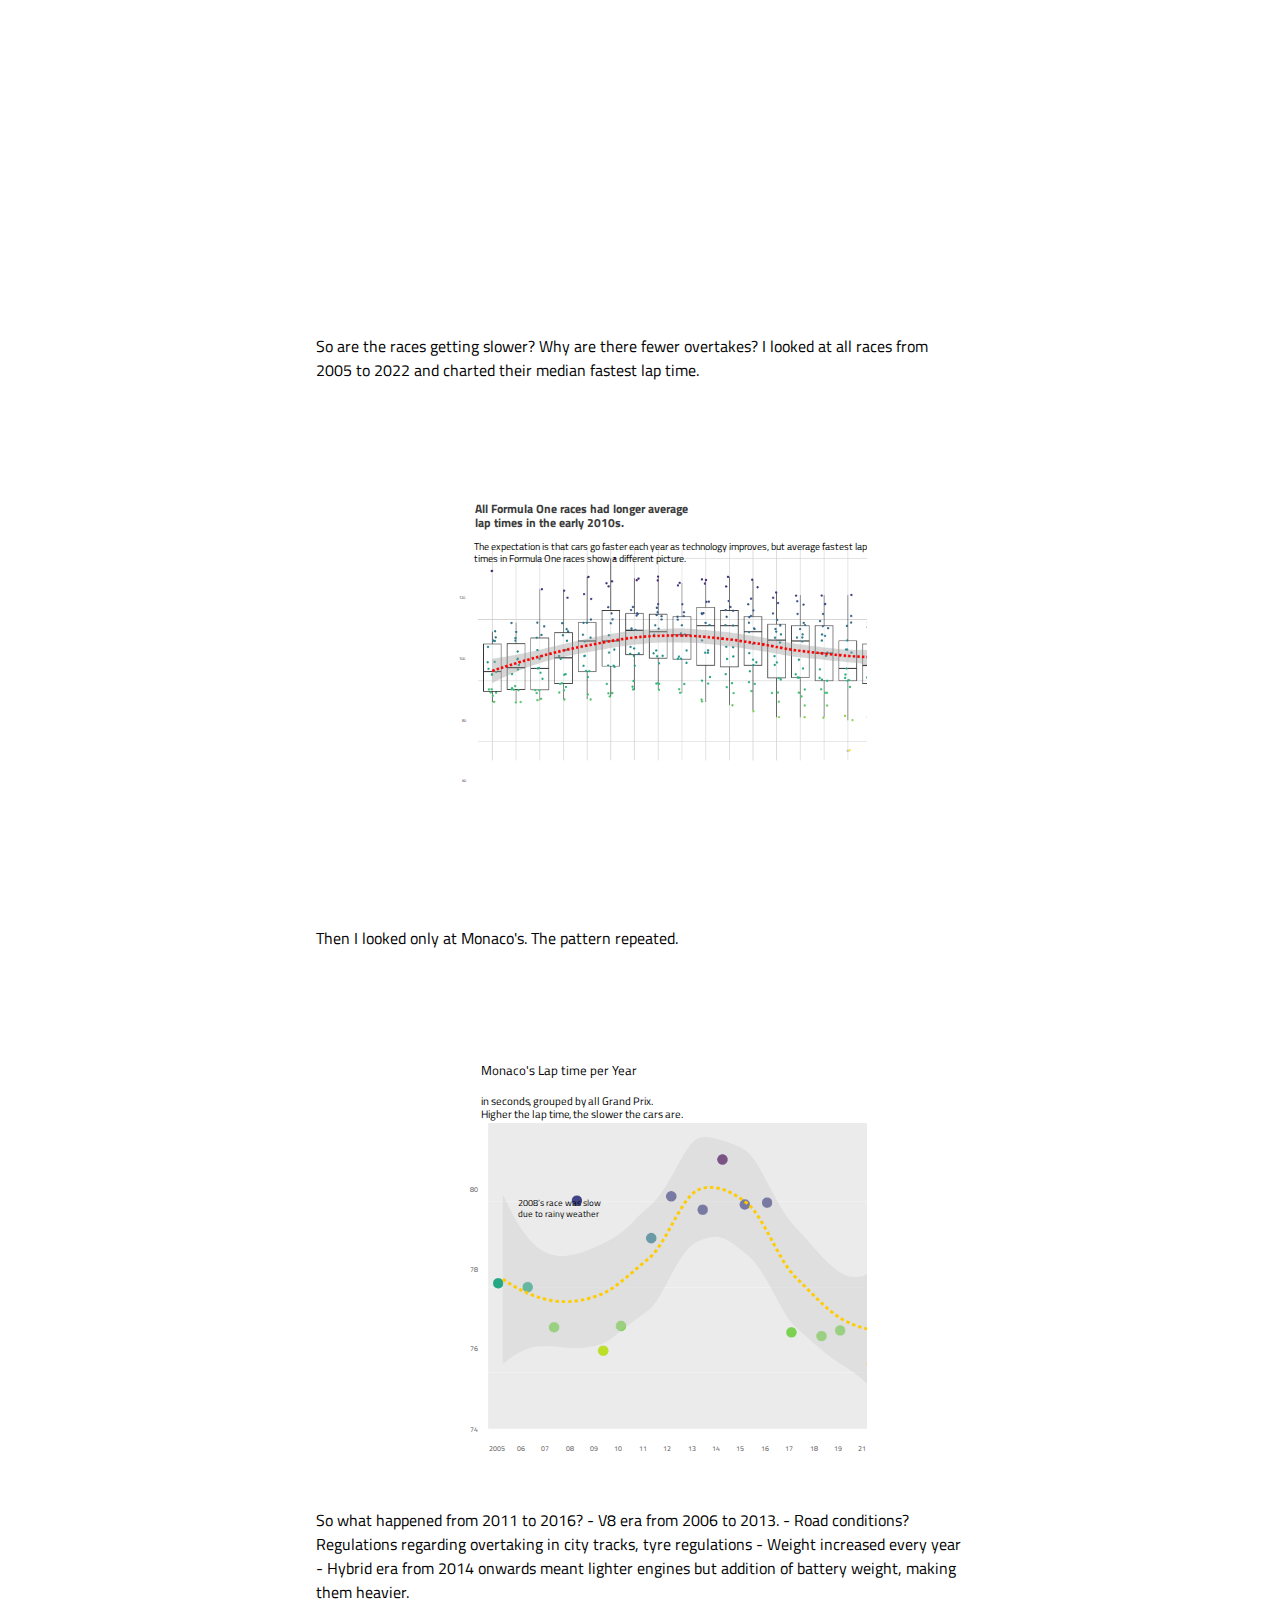
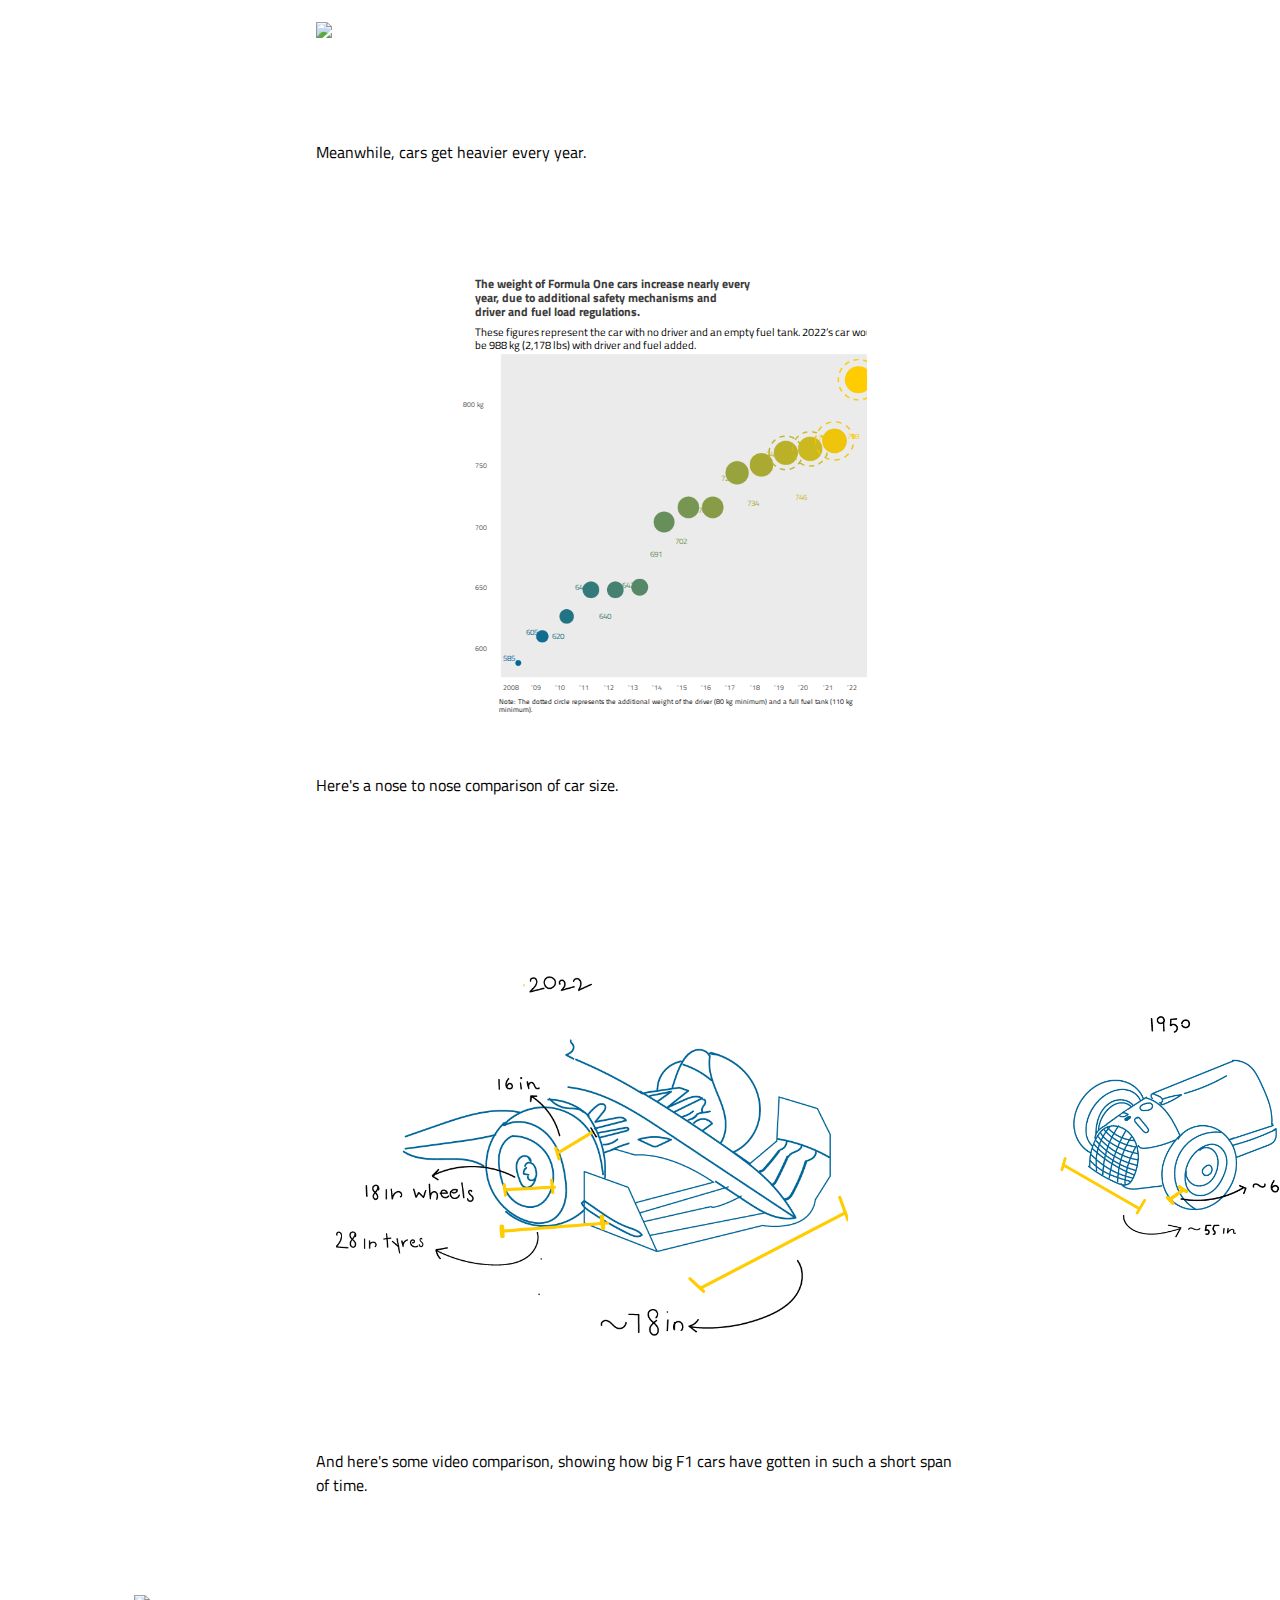
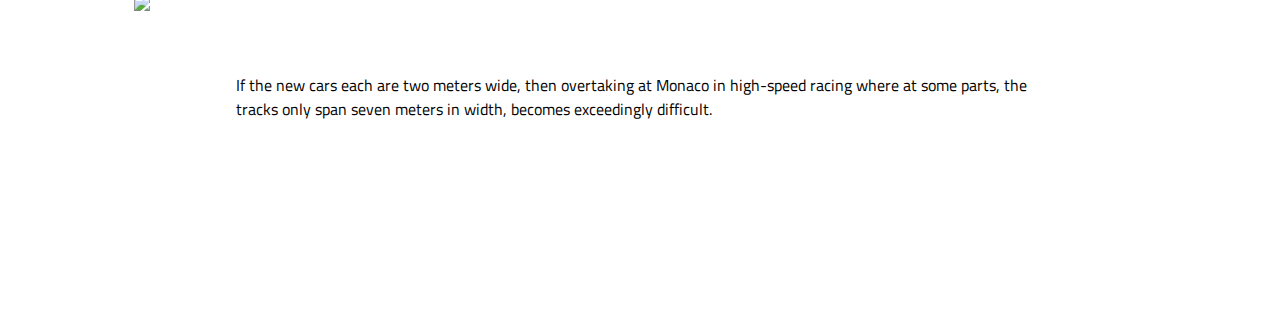
==== commit a4be9f9f: "update" ====
--- a/html/index.html
+++ b/html/index.html
@@ -419,13 +419,593 @@
         </script>
     </div>
     
-    <p> So are the races getting slower? Why are there fewer overtakes? I looked at all races from 2005 to 2022 and charted their median fastest lap time. Then I looked only at Monaco's. 
+    <p> So are the races getting slower? Why are there fewer overtakes? I looked at all races from 2005 to 2022 and charted their median fastest lap time.
     </p>
 
-        <img src="assets/lap7.svg">
+    
+<!-- Generated by ai2html v0.111.0 - 2023-04-12 00:36 -->
+<!-- ai file: alllaptime.pdf -->
+<style media="screen,print">
+	#g-alllaptime_pdf-box ,
+	#g-alllaptime_pdf-box .g-artboard {
+		margin:0 auto;
+	}
+	#g-alllaptime_pdf-box p {
+		margin:0;
+	}
+	#g-alllaptime_pdf-box .g-aiAbs {
+		position:absolute;
+	}
+	#g-alllaptime_pdf-box .g-aiImg {
+		position:absolute;
+		top:0;
+		display:block;
+		width:100% !important;
+	}
+	#g-alllaptime_pdf-box .g-aiSymbol {
+		position: absolute;
+		box-sizing: border-box;
+	}
+	#g-alllaptime_pdf-box .g-aiPointText p { white-space: nowrap; }
+	#g-alllaptime_pdf-Artboard_1 {
+		position:relative;
+		overflow:hidden;
+	}
+	#g-alllaptime_pdf-Artboard_1 p {
+		font-weight:500;
+		line-height:20px;
+		opacity:1;
+		letter-spacing:0em;
+		font-size:17px;
+		text-align:left;
+		color:rgb(0,0,0);
+		text-transform:none;
+		padding-bottom:0;
+		padding-top:0;
+		mix-blend-mode:normal;
+		font-style:normal;
+		height:auto;
+		position:static;
+	}
+	#g-alllaptime_pdf-Artboard_1 .g-pstyle0 {
+		font-weight:700;
+		height:20px;
+		color:rgb(60,60,60);
+	}
+	#g-alllaptime_pdf-Artboard_1 .g-pstyle1 {
+		line-height:9px;
+		height:9px;
+		font-size:7px;
+		color:rgb(60,60,60);
+	}
+	#g-alllaptime_pdf-Artboard_1 .g-pstyle2 {
+		line-height:9px;
+		height:9px;
+		font-size:7px;
+		text-align:center;
+		color:rgb(60,60,60);
+	}
+	#g-alllaptime_pdf-Artboard_2 {
+		position:relative;
+		overflow:hidden;
+	}
+	#g-alllaptime_pdf-Artboard_2 p {
+		font-weight:500;
+		line-height:12px;
+		opacity:1;
+		letter-spacing:0em;
+		font-size:10px;
+		text-align:left;
+		color:rgb(0,0,0);
+		text-transform:none;
+		padding-bottom:0;
+		padding-top:0;
+		mix-blend-mode:normal;
+		font-style:normal;
+		height:auto;
+		position:static;
+	}
+	#g-alllaptime_pdf-Artboard_2 .g-pstyle0 {
+		font-weight:700;
+		line-height:14px;
+		height:14px;
+		font-size:12px;
+		color:rgb(60,60,60);
+	}
+	#g-alllaptime_pdf-Artboard_2 .g-pstyle1 {
+		line-height:5px;
+		height:5px;
+		font-size:4px;
+		color:rgb(60,60,60);
+	}
+	#g-alllaptime_pdf-Artboard_2 .g-pstyle2 {
+		line-height:5px;
+		height:5px;
+		font-size:4px;
+		text-align:center;
+		color:rgb(60,60,60);
+	}
+
+</style>
+
+<div id="g-alllaptime_pdf-box" class="ai2html">
+
+	<!-- Artboard: Artboard_1 -->
+	<div id="g-alllaptime_pdf-Artboard_1" class="g-artboard" style="width:650px; height:479px;" data-aspect-ratio="1.357" data-min-width="650">
+<div style=""></div>
+		<img id="g-alllaptime_pdf-Artboard_1-img" class="g-alllaptime_pdf-Artboard_1-img g-aiImg" alt="" src="alllaptime_pdf-Artboard_1.png"/>
+		<div id="g-ai0-1" class="g-Layer_1 g-aiAbs g-aiPointText" style="top:4.7802%;margin-top:-12.9px;left:2.8274%;width:597px;">
+			<p class="g-pstyle0">All Formula One races had longer average lap times in the early 2010s. </p>
+		</div>
+		<div id="g-ai0-2" class="g-Layer_1 g-aiAbs" style="top:8.5595%;left:3.0047%;width:88.3077%;">
+			<p>The expectation is that cars go faster each year as technology improves, but average fastest lap times in Formula One races show a different picture.</p>
+		</div>
+		<div id="g-ai0-3" class="g-Layer_1 g-aiAbs g-aiPointText" style="top:25.4448%;margin-top:-5.9px;left:2.7199%;width:34px;">
+			<p class="g-pstyle1">120</p>
+		</div>
+		<div id="g-ai0-4" class="g-Layer_1 g-aiAbs g-aiPointText" style="top:42.7724%;margin-top:-5.9px;left:2.7199%;width:34px;">
+			<p class="g-pstyle1">100</p>
+		</div>
+		<div id="g-ai0-5" class="g-Layer_1 g-aiAbs g-aiPointText" style="top:60.1002%;margin-top:-5.9px;left:3.3431%;width:30px;">
+			<p class="g-pstyle1">80</p>
+		</div>
+		<div id="g-ai0-6" class="g-Layer_1 g-aiAbs g-aiPointText" style="top:77.428%;margin-top:-5.9px;left:3.3431%;width:30px;">
+			<p class="g-pstyle1">60</p>
+		</div>
+		<div id="g-ai0-7" class="g-Layer_1 g-aiAbs g-aiPointText" style="top:84.1085%;margin-top:-5.9px;left:7.9138%;margin-left:-19px;width:38px;">
+			<p class="g-pstyle2">2005</p>
+		</div>
+		<div id="g-ai0-8" class="g-Layer_1 g-aiAbs g-aiPointText" style="top:84.1085%;margin-top:-5.9px;left:13.103%;margin-left:-15px;width:30px;">
+			<p class="g-pstyle2">06</p>
+		</div>
+		<div id="g-ai0-9" class="g-Layer_1 g-aiAbs g-aiPointText" style="top:84.1085%;margin-top:-5.9px;left:17.9488%;margin-left:-15px;width:30px;">
+			<p class="g-pstyle2">07</p>
+		</div>
+		<div id="g-ai0-10" class="g-Layer_1 g-aiAbs g-aiPointText" style="top:84.1085%;margin-top:-5.9px;left:22.9056%;margin-left:-15px;width:30px;">
+			<p class="g-pstyle2">08</p>
+		</div>
+		<div id="g-ai0-11" class="g-Layer_1 g-aiAbs g-aiPointText" style="top:84.1085%;margin-top:-5.9px;left:27.8636%;margin-left:-15px;width:30px;">
+			<p class="g-pstyle2">09</p>
+		</div>
+		<div id="g-ai0-12" class="g-Layer_1 g-aiAbs g-aiPointText" style="top:84.1085%;margin-top:-5.9px;left:32.8214%;margin-left:-15px;width:30px;">
+			<p class="g-pstyle2">10</p>
+		</div>
+		<div id="g-ai0-13" class="g-Layer_1 g-aiAbs g-aiPointText" style="top:84.1085%;margin-top:-5.9px;left:37.7783%;margin-left:-15px;width:30px;">
+			<p class="g-pstyle2">11</p>
+		</div>
+		<div id="g-ai0-14" class="g-Layer_1 g-aiAbs g-aiPointText" style="top:84.1085%;margin-top:-5.9px;left:42.7362%;margin-left:-15px;width:30px;">
+			<p class="g-pstyle2">12</p>
+		</div>
+		<div id="g-ai0-15" class="g-Layer_1 g-aiAbs g-aiPointText" style="top:84.1085%;margin-top:-5.9px;left:47.6931%;margin-left:-15px;width:30px;">
+			<p class="g-pstyle2">13</p>
+		</div>
+		<div id="g-ai0-16" class="g-Layer_1 g-aiAbs g-aiPointText" style="top:84.1085%;margin-top:-5.9px;left:52.6511%;margin-left:-15px;width:30px;">
+			<p class="g-pstyle2">14</p>
+		</div>
+		<div id="g-ai0-17" class="g-Layer_1 g-aiAbs g-aiPointText" style="top:84.1085%;margin-top:-5.9px;left:57.6091%;margin-left:-15px;width:30px;">
+			<p class="g-pstyle2">15</p>
+		</div>
+		<div id="g-ai0-18" class="g-Layer_1 g-aiAbs g-aiPointText" style="top:84.1085%;margin-top:-5.9px;left:62.5659%;margin-left:-15px;width:30px;">
+			<p class="g-pstyle2">16</p>
+		</div>
+		<div id="g-ai0-19" class="g-Layer_1 g-aiAbs g-aiPointText" style="top:84.1085%;margin-top:-5.9px;left:67.5238%;margin-left:-15px;width:30px;">
+			<p class="g-pstyle2">17</p>
+		</div>
+		<div id="g-ai0-20" class="g-Layer_1 g-aiAbs g-aiPointText" style="top:84.1085%;margin-top:-5.9px;left:72.4807%;margin-left:-15px;width:30px;">
+			<p class="g-pstyle2">18</p>
+		</div>
+		<div id="g-ai0-21" class="g-Layer_1 g-aiAbs g-aiPointText" style="top:84.1085%;margin-top:-5.9px;left:77.4386%;margin-left:-15px;width:30px;">
+			<p class="g-pstyle2">19</p>
+		</div>
+		<div id="g-ai0-22" class="g-Layer_1 g-aiAbs g-aiPointText" style="top:84.1085%;margin-top:-5.9px;left:82.3966%;margin-left:-15px;width:30px;">
+			<p class="g-pstyle2">20</p>
+		</div>
+		<div id="g-ai0-23" class="g-Layer_1 g-aiAbs g-aiPointText" style="top:84.1085%;margin-top:-5.9px;left:87.3534%;margin-left:-15px;width:30px;">
+			<p class="g-pstyle2">21</p>
+		</div>
+		<div id="g-ai0-24" class="g-Layer_1 g-aiAbs g-aiPointText" style="top:84.1085%;margin-top:-5.9px;left:92.3114%;margin-left:-15px;width:30px;">
+			<p class="g-pstyle2">22</p>
+		</div>
+	</div>
+
+	<!-- Artboard: Artboard_2 -->
+	<div id="g-alllaptime_pdf-Artboard_2" class="g-artboard" style="max-width: 350px;max-height: 272px" data-aspect-ratio="1.285" data-min-width="0" data-max-width="649">
+<div style="padding: 0 0 77.7929% 0;"></div>
+		<img id="g-alllaptime_pdf-Artboard_2-img" class="g-alllaptime_pdf-Artboard_2-img g-aiImg" alt="" src="alllaptime_pdf-Artboard_2.png"/>
+		<div id="g-ai1-1" class="g-Layer_1 g-aiAbs g-aiPointText" style="top:11.4755%;margin-top:-16.2px;left:3.7092%;width:263px;">
+			<p class="g-pstyle0">All Formula One races had longer average</p>
+			<p class="g-pstyle0">lap times in the early 2010s. </p>
+		</div>
+		<div id="g-ai1-2" class="g-Layer_1 g-aiAbs" style="top:17.9965%;left:3.4866%;width:92.2857%;">
+			<p>The expectation is that cars go faster each year as technology improves, but average fastest lap times in Formula One races show a different picture.</p>
+		</div>
+		<div id="g-ai1-3" class="g-Layer_1 g-aiAbs g-aiPointText" style="top:34.2545%;margin-top:-3.3px;left:0.1928%;width:29px;">
+			<p class="g-pstyle1">120</p>
+		</div>
+		<div id="g-ai1-4" class="g-Layer_1 g-aiAbs g-aiPointText" style="top:51.5164%;margin-top:-3.3px;left:0.1928%;width:29px;">
+			<p class="g-pstyle1">100</p>
+		</div>
+		<div id="g-ai1-5" class="g-Layer_1 g-aiAbs g-aiPointText" style="top:69.1458%;margin-top:-3.3px;left:0.849%;width:27px;">
+			<p class="g-pstyle1">80</p>
+		</div>
+		<div id="g-ai1-6" class="g-Layer_1 g-aiAbs g-aiPointText" style="top:86.4077%;margin-top:-3.3px;left:0.849%;width:27px;">
+			<p class="g-pstyle1">60</p>
+		</div>
+		<div id="g-ai1-7" class="g-Layer_1 g-aiAbs g-aiPointText" style="top:93.0187%;margin-top:-3.3px;left:5.6509%;margin-left:-15.5px;width:31px;">
+			<p class="g-pstyle2">2005</p>
+		</div>
+		<div id="g-ai1-8" class="g-Layer_1 g-aiAbs g-aiPointText" style="top:93.0187%;margin-top:-3.3px;left:11.1905%;margin-left:-13.5px;width:27px;">
+			<p class="g-pstyle2">06</p>
+		</div>
+		<div id="g-ai1-9" class="g-Layer_1 g-aiAbs g-aiPointText" style="top:93.0187%;margin-top:-3.3px;left:16.2921%;margin-left:-13.5px;width:27px;">
+			<p class="g-pstyle2">07</p>
+		</div>
+		<div id="g-ai1-10" class="g-Layer_1 g-aiAbs g-aiPointText" style="top:93.0187%;margin-top:-3.3px;left:21.5108%;margin-left:-13.5px;width:27px;">
+			<p class="g-pstyle2">08</p>
+		</div>
+		<div id="g-ai1-11" class="g-Layer_1 g-aiAbs g-aiPointText" style="top:93.0187%;margin-top:-3.3px;left:26.7301%;margin-left:-13.5px;width:27px;">
+			<p class="g-pstyle2">09</p>
+		</div>
+		<div id="g-ai1-12" class="g-Layer_1 g-aiAbs g-aiPointText" style="top:93.0187%;margin-top:-3.3px;left:31.95%;margin-left:-13.5px;width:27px;">
+			<p class="g-pstyle2">10</p>
+		</div>
+		<div id="g-ai1-13" class="g-Layer_1 g-aiAbs g-aiPointText" style="top:93.0187%;margin-top:-3.3px;left:37.1682%;margin-left:-13.5px;width:27px;">
+			<p class="g-pstyle2">11</p>
+		</div>
+		<div id="g-ai1-14" class="g-Layer_1 g-aiAbs g-aiPointText" style="top:93.0187%;margin-top:-3.3px;left:42.3881%;margin-left:-13.5px;width:27px;">
+			<p class="g-pstyle2">12</p>
+		</div>
+		<div id="g-ai1-15" class="g-Layer_1 g-aiAbs g-aiPointText" style="top:93.0187%;margin-top:-3.3px;left:47.6063%;margin-left:-13.5px;width:27px;">
+			<p class="g-pstyle2">13</p>
+		</div>
+		<div id="g-ai1-16" class="g-Layer_1 g-aiAbs g-aiPointText" style="top:93.0187%;margin-top:-3.3px;left:52.8261%;margin-left:-13.5px;width:27px;">
+			<p class="g-pstyle2">14</p>
+		</div>
+		<div id="g-ai1-17" class="g-Layer_1 g-aiAbs g-aiPointText" style="top:93.0187%;margin-top:-3.3px;left:58.0454%;margin-left:-13.5px;width:27px;">
+			<p class="g-pstyle2">15</p>
+		</div>
+		<div id="g-ai1-18" class="g-Layer_1 g-aiAbs g-aiPointText" style="top:93.0187%;margin-top:-3.3px;left:63.2642%;margin-left:-13.5px;width:27px;">
+			<p class="g-pstyle2">16</p>
+		</div>
+		<div id="g-ai1-19" class="g-Layer_1 g-aiAbs g-aiPointText" style="top:93.0187%;margin-top:-3.3px;left:68.4835%;margin-left:-13.5px;width:27px;">
+			<p class="g-pstyle2">17</p>
+		</div>
+		<div id="g-ai1-20" class="g-Layer_1 g-aiAbs g-aiPointText" style="top:93.0187%;margin-top:-3.3px;left:73.702%;margin-left:-13.5px;width:27px;">
+			<p class="g-pstyle2">18</p>
+		</div>
+		<div id="g-ai1-21" class="g-Layer_1 g-aiAbs g-aiPointText" style="top:93.0187%;margin-top:-3.3px;left:78.9216%;margin-left:-13.5px;width:27px;">
+			<p class="g-pstyle2">19</p>
+		</div>
+		<div id="g-ai1-22" class="g-Layer_1 g-aiAbs g-aiPointText" style="top:93.0187%;margin-top:-3.3px;left:84.1414%;margin-left:-13.5px;width:27px;">
+			<p class="g-pstyle2">20</p>
+		</div>
+		<div id="g-ai1-23" class="g-Layer_1 g-aiAbs g-aiPointText" style="top:93.0187%;margin-top:-3.3px;left:89.3599%;margin-left:-13.5px;width:27px;">
+			<p class="g-pstyle2">21</p>
+		</div>
+		<div id="g-ai1-24" class="g-Layer_1 g-aiAbs g-aiPointText" style="top:93.0187%;margin-top:-3.3px;left:94.5792%;margin-left:-13.5px;width:27px;">
+			<p class="g-pstyle2">22</p>
+		</div>
+	</div>
+
+</div>
+
+<!-- End ai2html - 2023-04-12 00:36 -->
+
     </div>
     <div>
-    <p>So what happened from 2011 to 2016? 
+    <p>Then I looked only at Monaco's. The pattern repeated. </p>
+
+
+<!-- Generated by ai2html v0.111.0 - 2023-04-12 00:36 -->
+<!-- ai file: monacolaptime.pdf -->
+<style media="screen,print">
+	#g-monacolaptime_pdf-box ,
+	#g-monacolaptime_pdf-box .g-artboard {
+		margin:0 auto;
+	}
+	#g-monacolaptime_pdf-box p {
+		margin:0;
+	}
+	#g-monacolaptime_pdf-box .g-aiAbs {
+		position:absolute;
+	}
+	#g-monacolaptime_pdf-box .g-aiImg {
+		position:absolute;
+		top:0;
+		display:block;
+		width:100% !important;
+	}
+	#g-monacolaptime_pdf-box .g-aiSymbol {
+		position: absolute;
+		box-sizing: border-box;
+	}
+	#g-monacolaptime_pdf-box .g-aiPointText p { white-space: nowrap; }
+	#g-monacolaptime_pdf-Artboard_1 {
+		position:relative;
+		overflow:hidden;
+	}
+	#g-monacolaptime_pdf-Artboard_1 p {
+		font-weight:500;
+		line-height:16px;
+		height:auto;
+		opacity:1;
+		letter-spacing:0em;
+		font-size:13px;
+		text-align:left;
+		color:rgb(0,0,0);
+		text-transform:none;
+		padding-bottom:0;
+		padding-top:0;
+		mix-blend-mode:normal;
+		font-style:normal;
+		position:static;
+	}
+	#g-monacolaptime_pdf-Artboard_1 .g-pstyle0 {
+		line-height:18px;
+		height:18px;
+		font-size:15px;
+	}
+	#g-monacolaptime_pdf-Artboard_1 .g-pstyle1 {
+		height:16px;
+	}
+	#g-monacolaptime_pdf-Artboard_1 .g-pstyle2 {
+		line-height:13px;
+		height:13px;
+		font-size:11px;
+		color:rgb(77,77,77);
+	}
+	#g-monacolaptime_pdf-Artboard_1 .g-pstyle3 {
+		line-height:13px;
+		font-size:11px;
+	}
+	#g-monacolaptime_pdf-Artboard_1 .g-pstyle4 {
+		line-height:13px;
+		height:13px;
+		font-size:11px;
+		text-align:center;
+		color:rgb(77,77,77);
+	}
+	#g-monacolaptime_pdf-Artboard_1 .g-cstyle0 {
+		letter-spacing:-0.14em;
+	}
+	#g-monacolaptime_pdf-Artboard_1 .g-cstyle1 {
+		letter-spacing:-0.015em;
+	}
+	#g-monacolaptime_pdf-Artboard_1 .g-cstyle2 {
+		letter-spacing:-0.01em;
+	}
+	#g-monacolaptime_pdf-Artboard_2 {
+		position:relative;
+		overflow:hidden;
+	}
+	#g-monacolaptime_pdf-Artboard_2 p {
+		font-weight:500;
+		line-height:13px;
+		height:auto;
+		opacity:1;
+		letter-spacing:0em;
+		font-size:11px;
+		text-align:left;
+		color:rgb(0,0,0);
+		text-transform:none;
+		padding-bottom:0;
+		padding-top:0;
+		mix-blend-mode:normal;
+		font-style:normal;
+		position:static;
+	}
+	#g-monacolaptime_pdf-Artboard_2 .g-pstyle0 {
+		line-height:16px;
+		height:16px;
+		font-size:13px;
+	}
+	#g-monacolaptime_pdf-Artboard_2 .g-pstyle1 {
+		height:13px;
+	}
+	#g-monacolaptime_pdf-Artboard_2 .g-pstyle2 {
+		line-height:8px;
+		height:8px;
+		font-size:7px;
+		color:rgb(77,77,77);
+	}
+	#g-monacolaptime_pdf-Artboard_2 .g-pstyle3 {
+		line-height:11px;
+		font-size:9px;
+	}
+	#g-monacolaptime_pdf-Artboard_2 .g-pstyle4 {
+		line-height:8px;
+		height:8px;
+		font-size:7px;
+		text-align:center;
+		color:rgb(77,77,77);
+	}
+	#g-monacolaptime_pdf-Artboard_2 .g-cstyle0 {
+		letter-spacing:-0.14em;
+	}
+	#g-monacolaptime_pdf-Artboard_2 .g-cstyle1 {
+		letter-spacing:-0.014em;
+	}
+	#g-monacolaptime_pdf-Artboard_2 .g-cstyle2 {
+		letter-spacing:-0.02em;
+	}
+	#g-monacolaptime_pdf-Artboard_2 .g-cstyle3 {
+		letter-spacing:-0.01em;
+	}
+	#g-monacolaptime_pdf-Artboard_2 .g-cstyle4 {
+		letter-spacing:0.014em;
+	}
+	#g-monacolaptime_pdf-Artboard_2 .g-cstyle5 {
+		letter-spacing:-0.015em;
+	}
+
+</style>
+
+<div id="g-monacolaptime_pdf-box" class="ai2html">
+
+	<!-- Artboard: Artboard_1 -->
+	<div id="g-monacolaptime_pdf-Artboard_1" class="g-artboard" style="width:650px; height:525.461391093182px;" data-aspect-ratio="1.237" data-min-width="650">
+<div style=""></div>
+		<img id="g-monacolaptime_pdf-Artboard_1-img" class="g-monacolaptime_pdf-Artboard_1-img g-aiImg" alt="" src="monacolaptime_pdf-Artboard_1.png"/>
+		<div id="g-ai0-1" class="g-Layer_1 g-aiAbs g-aiPointText" style="top:3.5296%;margin-top:-11.5px;left:5.2591%;width:207px;">
+			<p class="g-pstyle0">Monaco's Lap time per <span class="g-cstyle0">Y</span>ear</p>
+		</div>
+		<div id="g-ai0-2" class="g-Layer_1 g-aiAbs g-aiPointText" style="top:9.5168%;margin-top:-18px;left:5.1508%;width:536px;">
+			<p class="g-pstyle1">Each point represents the average fastest lap done by drivers in each year&rsquo;s Monaco GP.</p>
+			<p class="g-pstyle1">Higher the lap tim<span class="g-cstyle1">e</span>, the sl<span class="g-cstyle1">o</span><span class="g-cstyle2">w</span>er the race is. </p>
+		</div>
+		<div id="g-ai0-3" class="g-Layer_1 g-aiAbs g-aiPointText" style="top:23.478%;margin-top:-8.4px;left:2.8523%;width:34px;">
+			<p class="g-pstyle2">80</p>
+		</div>
+		<div id="g-ai0-4" class="g-Layer_1 g-aiAbs" style="top:26.6433%;left:15.1537%;width:14.3077%;">
+			<p class="g-pstyle3">2008&rsquo;s race <span class="g-cstyle1">w</span>as sl<span class="g-cstyle1">o</span>w due to <span class="g-cstyle2">r</span>ai<span class="g-cstyle1">n</span>y <span class="g-cstyle2">w</span>eather</p>
+		</div>
+		<div id="g-ai0-5" class="g-Layer_1 g-aiAbs g-aiPointText" style="top:45.1732%;margin-top:-8.4px;left:2.8523%;width:34px;">
+			<p class="g-pstyle2">78</p>
+		</div>
+		<div id="g-ai0-6" class="g-Layer_1 g-aiAbs g-aiPointText" style="top:66.8685%;margin-top:-8.4px;left:2.8523%;width:34px;">
+			<p class="g-pstyle2">76</p>
+		</div>
+		<div id="g-ai0-7" class="g-Layer_1 g-aiAbs g-aiPointText" style="top:88.5637%;margin-top:-8.4px;left:2.8523%;width:34px;">
+			<p class="g-pstyle2">74</p>
+		</div>
+		<div id="g-ai0-8" class="g-Layer_1 g-aiAbs g-aiPointText" style="top:93.7021%;margin-top:-8.4px;left:8.2776%;margin-left:-23px;width:46px;">
+			<p class="g-pstyle4">2005</p>
+		</div>
+		<div id="g-ai0-9" class="g-Layer_1 g-aiAbs g-aiPointText" style="top:93.7021%;margin-top:-8.4px;left:13.3142%;margin-left:-17px;width:34px;">
+			<p class="g-pstyle4">06</p>
+		</div>
+		<div id="g-ai0-10" class="g-Layer_1 g-aiAbs g-aiPointText" style="top:93.7021%;margin-top:-8.4px;left:18.3326%;margin-left:-17px;width:34px;">
+			<p class="g-pstyle4">07</p>
+		</div>
+		<div id="g-ai0-11" class="g-Layer_1 g-aiAbs g-aiPointText" style="top:93.7021%;margin-top:-8.4px;left:23.3511%;margin-left:-17px;width:34px;">
+			<p class="g-pstyle4">08</p>
+		</div>
+		<div id="g-ai0-12" class="g-Layer_1 g-aiAbs g-aiPointText" style="top:93.7021%;margin-top:-8.4px;left:28.3696%;margin-left:-17px;width:34px;">
+			<p class="g-pstyle4">09</p>
+		</div>
+		<div id="g-ai0-13" class="g-Layer_1 g-aiAbs g-aiPointText" style="top:93.7021%;margin-top:-8.4px;left:33.3865%;margin-left:-17px;width:34px;">
+			<p class="g-pstyle4">10</p>
+		</div>
+		<div id="g-ai0-14" class="g-Layer_1 g-aiAbs g-aiPointText" style="top:93.7021%;margin-top:-8.4px;left:38.405%;margin-left:-17px;width:34px;">
+			<p class="g-pstyle4">11</p>
+		</div>
+		<div id="g-ai0-15" class="g-Layer_1 g-aiAbs g-aiPointText" style="top:93.7021%;margin-top:-8.4px;left:43.4235%;margin-left:-17px;width:34px;">
+			<p class="g-pstyle4">12</p>
+		</div>
+		<div id="g-ai0-16" class="g-Layer_1 g-aiAbs g-aiPointText" style="top:93.7021%;margin-top:-8.4px;left:48.442%;margin-left:-17px;width:34px;">
+			<p class="g-pstyle4">13</p>
+		</div>
+		<div id="g-ai0-17" class="g-Layer_1 g-aiAbs g-aiPointText" style="top:93.7021%;margin-top:-8.4px;left:53.4603%;margin-left:-17px;width:34px;">
+			<p class="g-pstyle4">14</p>
+		</div>
+		<div id="g-ai0-18" class="g-Layer_1 g-aiAbs g-aiPointText" style="top:93.7021%;margin-top:-8.4px;left:58.479%;margin-left:-17px;width:34px;">
+			<p class="g-pstyle4">15</p>
+		</div>
+		<div id="g-ai0-19" class="g-Layer_1 g-aiAbs g-aiPointText" style="top:93.7021%;margin-top:-8.4px;left:63.4973%;margin-left:-17px;width:34px;">
+			<p class="g-pstyle4">16</p>
+		</div>
+		<div id="g-ai0-20" class="g-Layer_1 g-aiAbs g-aiPointText" style="top:93.7021%;margin-top:-8.4px;left:68.5156%;margin-left:-17px;width:34px;">
+			<p class="g-pstyle4">17</p>
+		</div>
+		<div id="g-ai0-21" class="g-Layer_1 g-aiAbs g-aiPointText" style="top:93.7021%;margin-top:-8.4px;left:73.5328%;margin-left:-17px;width:34px;">
+			<p class="g-pstyle4">18</p>
+		</div>
+		<div id="g-ai0-22" class="g-Layer_1 g-aiAbs g-aiPointText" style="top:93.7021%;margin-top:-8.4px;left:78.5511%;margin-left:-17px;width:34px;">
+			<p class="g-pstyle4">19</p>
+		</div>
+		<div id="g-ai0-23" class="g-Layer_1 g-aiAbs g-aiPointText" style="top:93.7021%;margin-top:-8.4px;left:83.5697%;margin-left:-17px;width:34px;">
+			<p class="g-pstyle4">21</p>
+		</div>
+		<div id="g-ai0-24" class="g-Layer_1 g-aiAbs g-aiPointText" style="top:93.7021%;margin-top:-8.4px;left:88.588%;margin-left:-17px;width:34px;">
+			<p class="g-pstyle4">22</p>
+		</div>
+	</div>
+
+	<!-- Artboard: Artboard_2 -->
+	<div id="g-monacolaptime_pdf-Artboard_2" class="g-artboard" style="max-width: 351px;max-height: 367px" data-aspect-ratio="0.957" data-min-width="0" data-max-width="649">
+<div style="padding: 0 0 104.4895% 0;"></div>
+		<img id="g-monacolaptime_pdf-Artboard_2-img" class="g-monacolaptime_pdf-Artboard_2-img g-aiImg" alt="" src="monacolaptime_pdf-Artboard_2.png"/>
+		<div id="g-ai1-1" class="g-Layer_1 g-aiAbs g-aiPointText" style="top:6.0551%;margin-top:-10.2px;left:5.1116%;width:182px;">
+			<p class="g-pstyle0">Monaco's Lap time per <span class="g-cstyle0">Y</span>ear</p>
+		</div>
+		<div id="g-ai1-2" class="g-Layer_1 g-aiAbs g-aiPointText" style="top:14.4422%;margin-top:-15px;left:4.911%;width:237px;">
+			<p class="g-pstyle1">in second<span class="g-cstyle1">s</span>, grouped <span class="g-cstyle2">b</span>y all G<span class="g-cstyle3">r</span>and P<span class="g-cstyle4">r</span>ix.</p>
+			<p class="g-pstyle1">Higher the lap tim<span class="g-cstyle5">e</span>, the sl<span class="g-cstyle5">o</span><span class="g-cstyle3">w</span>er the cars ar<span class="g-cstyle5">e</span>. </p>
+		</div>
+		<div id="g-ai1-3" class="g-Layer_1 g-aiAbs g-aiPointText" style="top:32.498%;margin-top:-5.2px;left:2.5536%;width:30px;">
+			<p class="g-pstyle2">80</p>
+		</div>
+		<div id="g-ai1-4" class="g-Layer_1 g-aiAbs" style="top:33.8098%;left:13.1421%;width:20.2279%;">
+			<p class="g-pstyle3">2008&rsquo;s race <span class="g-cstyle5">w</span>as sl<span class="g-cstyle5">o</span>w due to <span class="g-cstyle3">r</span>ai<span class="g-cstyle5">n</span>y <span class="g-cstyle3">w</span>eather</p>
+		</div>
+		<div id="g-ai1-5" class="g-Layer_1 g-aiAbs g-aiPointText" style="top:50.4934%;margin-top:-5.2px;left:2.5536%;width:30px;">
+			<p class="g-pstyle2">78</p>
+		</div>
+		<div id="g-ai1-6" class="g-Layer_1 g-aiAbs g-aiPointText" style="top:68.2164%;margin-top:-5.2px;left:2.5536%;width:30px;">
+			<p class="g-pstyle2">76</p>
+		</div>
+		<div id="g-ai1-7" class="g-Layer_1 g-aiAbs g-aiPointText" style="top:86.2119%;margin-top:-5.2px;left:2.5536%;width:30px;">
+			<p class="g-pstyle2">74</p>
+		</div>
+		<div id="g-ai1-8" class="g-Layer_1 g-aiAbs g-aiPointText" style="top:90.5744%;margin-top:-5.2px;left:8.4537%;margin-left:-19px;width:38px;">
+			<p class="g-pstyle4">2005</p>
+		</div>
+		<div id="g-ai1-9" class="g-Layer_1 g-aiAbs g-aiPointText" style="top:90.5744%;margin-top:-5.2px;left:13.7907%;margin-left:-15px;width:30px;">
+			<p class="g-pstyle4">06</p>
+		</div>
+		<div id="g-ai1-10" class="g-Layer_1 g-aiAbs g-aiPointText" style="top:90.5744%;margin-top:-5.2px;left:19.1574%;margin-left:-15px;width:30px;">
+			<p class="g-pstyle4">07</p>
+		</div>
+		<div id="g-ai1-11" class="g-Layer_1 g-aiAbs g-aiPointText" style="top:90.5744%;margin-top:-5.2px;left:24.5243%;margin-left:-15px;width:30px;">
+			<p class="g-pstyle4">08</p>
+		</div>
+		<div id="g-ai1-12" class="g-Layer_1 g-aiAbs g-aiPointText" style="top:90.5744%;margin-top:-5.2px;left:29.8912%;margin-left:-15px;width:30px;">
+			<p class="g-pstyle4">09</p>
+		</div>
+		<div id="g-ai1-13" class="g-Layer_1 g-aiAbs g-aiPointText" style="top:90.5744%;margin-top:-5.2px;left:35.2562%;margin-left:-15px;width:30px;">
+			<p class="g-pstyle4">10</p>
+		</div>
+		<div id="g-ai1-14" class="g-Layer_1 g-aiAbs g-aiPointText" style="top:90.5744%;margin-top:-5.2px;left:40.6231%;margin-left:-15px;width:30px;">
+			<p class="g-pstyle4">11</p>
+		</div>
+		<div id="g-ai1-15" class="g-Layer_1 g-aiAbs g-aiPointText" style="top:90.5744%;margin-top:-5.2px;left:45.99%;margin-left:-15px;width:30px;">
+			<p class="g-pstyle4">12</p>
+		</div>
+		<div id="g-ai1-16" class="g-Layer_1 g-aiAbs g-aiPointText" style="top:90.5744%;margin-top:-5.2px;left:51.3569%;margin-left:-15px;width:30px;">
+			<p class="g-pstyle4">13</p>
+		</div>
+		<div id="g-ai1-17" class="g-Layer_1 g-aiAbs g-aiPointText" style="top:90.5744%;margin-top:-5.2px;left:56.7239%;margin-left:-15px;width:30px;">
+			<p class="g-pstyle4">14</p>
+		</div>
+		<div id="g-ai1-18" class="g-Layer_1 g-aiAbs g-aiPointText" style="top:90.5744%;margin-top:-5.2px;left:62.0908%;margin-left:-15px;width:30px;">
+			<p class="g-pstyle4">15</p>
+		</div>
+		<div id="g-ai1-19" class="g-Layer_1 g-aiAbs g-aiPointText" style="top:90.5744%;margin-top:-5.2px;left:67.4571%;margin-left:-15px;width:30px;">
+			<p class="g-pstyle4">16</p>
+		</div>
+		<div id="g-ai1-20" class="g-Layer_1 g-aiAbs g-aiPointText" style="top:90.5744%;margin-top:-5.2px;left:72.8241%;margin-left:-15px;width:30px;">
+			<p class="g-pstyle4">17</p>
+		</div>
+		<div id="g-ai1-21" class="g-Layer_1 g-aiAbs g-aiPointText" style="top:90.5744%;margin-top:-5.2px;left:78.1893%;margin-left:-15px;width:30px;">
+			<p class="g-pstyle4">18</p>
+		</div>
+		<div id="g-ai1-22" class="g-Layer_1 g-aiAbs g-aiPointText" style="top:90.5744%;margin-top:-5.2px;left:83.556%;margin-left:-15px;width:30px;">
+			<p class="g-pstyle4">19</p>
+		</div>
+		<div id="g-ai1-23" class="g-Layer_1 g-aiAbs g-aiPointText" style="top:90.5744%;margin-top:-5.2px;left:88.9232%;margin-left:-15px;width:30px;">
+			<p class="g-pstyle4">21</p>
+		</div>
+		<div id="g-ai1-24" class="g-Layer_1 g-aiAbs g-aiPointText" style="top:90.5744%;margin-top:-5.2px;left:94.2901%;margin-left:-15px;width:30px;">
+			<p class="g-pstyle4">22</p>
+		</div>
+	</div>
+
+</div>
+
+<!-- End ai2html - 2023-04-12 00:36 -->
+
+	
+	<p>So what happened from 2011 to 2016? 
 
         
         
@@ -433,14 +1013,526 @@
         - Road conditions? Regulations regarding overtaking in city tracks, tyre regulations
         - Weight increased every year
         - Hybrid era from 2014 onwards meant lighter engines but addition of battery weight, making them heavier. 
-        </p>   
+    </p>   
         <img src="assets/finallap.svg">
     
     </div>
     <div>
         <p>Meanwhile, cars get heavier every year. 
         </p>
-        <img src="assets/standings.svg">
+        
+<!-- Generated by ai2html v0.111.0 - 2023-04-12 02:16 -->
+<!-- ai file: weightplot3.ai -->
+<style media="screen,print">
+	#g-weightplot3-box ,
+	#g-weightplot3-box .g-artboard {
+		margin:0 auto;
+	}
+	#g-weightplot3-box p {
+		margin:0;
+	}
+	#g-weightplot3-box .g-aiAbs {
+		position:absolute;
+	}
+	#g-weightplot3-box .g-aiImg {
+		position:absolute;
+		top:0;
+		display:block;
+		width:100% !important;
+	}
+	#g-weightplot3-box .g-aiSymbol {
+		position: absolute;
+		box-sizing: border-box;
+	}
+	#g-weightplot3-box .g-aiPointText p { white-space: nowrap; }
+	#g-weightplot3-Artboard_1 {
+		position:relative;
+		overflow:hidden;
+	}
+	#g-weightplot3-Artboard_1 p {
+		font-weight:500;
+		line-height:13px;
+		opacity:1;
+		letter-spacing:0em;
+		font-size:11px;
+		text-align:left;
+		color:rgb(0,0,0);
+		text-transform:none;
+		padding-bottom:0;
+		padding-top:0;
+		mix-blend-mode:normal;
+		font-style:normal;
+		height:auto;
+		position:static;
+	}
+	#g-weightplot3-Artboard_1 .g-pstyle0 {
+		font-weight:700;
+		line-height:14px;
+		height:14px;
+		font-size:12px;
+		color:rgb(60,60,60);
+	}
+	#g-weightplot3-Artboard_1 .g-pstyle1 {
+		line-height:8px;
+		height:8px;
+		font-size:7px;
+		color:rgb(77,77,77);
+	}
+	#g-weightplot3-Artboard_1 .g-pstyle2 {
+		line-height:10px;
+		height:10px;
+		font-size:8px;
+		color:rgb(255,204,0);
+	}
+	#g-weightplot3-Artboard_1 .g-pstyle3 {
+		line-height:10px;
+		height:10px;
+		font-size:8px;
+		color:rgb(238,197,10);
+	}
+	#g-weightplot3-Artboard_1 .g-pstyle4 {
+		line-height:10px;
+		height:10px;
+		font-size:8px;
+		color:rgb(187,177,41);
+	}
+	#g-weightplot3-Artboard_1 .g-pstyle5 {
+		line-height:10px;
+		height:10px;
+		font-size:8px;
+		color:rgb(153,163,61);
+	}
+	#g-weightplot3-Artboard_1 .g-pstyle6 {
+		line-height:10px;
+		height:10px;
+		font-size:8px;
+		color:rgb(204,184,31);
+	}
+	#g-weightplot3-Artboard_1 .g-pstyle7 {
+		line-height:10px;
+		height:10px;
+		font-size:8px;
+		color:rgb(170,170,51);
+	}
+	#g-weightplot3-Artboard_1 .g-pstyle8 {
+		line-height:10px;
+		height:10px;
+		font-size:8px;
+		color:rgb(136,156,71);
+	}
+	#g-weightplot3-Artboard_1 .g-pstyle9 {
+		line-height:10px;
+		height:10px;
+		font-size:8px;
+		color:rgb(119,150,82);
+	}
+	#g-weightplot3-Artboard_1 .g-pstyle10 {
+		line-height:10px;
+		height:10px;
+		font-size:8px;
+		color:rgb(102,143,92);
+	}
+	#g-weightplot3-Artboard_1 .g-pstyle11 {
+		line-height:10px;
+		height:10px;
+		font-size:8px;
+		color:rgb(85,136,102);
+	}
+	#g-weightplot3-Artboard_1 .g-pstyle12 {
+		line-height:10px;
+		height:10px;
+		font-size:8px;
+		color:rgb(51,122,122);
+	}
+	#g-weightplot3-Artboard_1 .g-pstyle13 {
+		line-height:10px;
+		height:10px;
+		font-size:8px;
+		color:rgb(68,129,112);
+	}
+	#g-weightplot3-Artboard_1 .g-pstyle14 {
+		line-height:10px;
+		height:10px;
+		font-size:8px;
+		color:rgb(17,109,143);
+	}
+	#g-weightplot3-Artboard_1 .g-pstyle15 {
+		line-height:10px;
+		height:10px;
+		font-size:8px;
+		color:rgb(34,116,133);
+	}
+	#g-weightplot3-Artboard_1 .g-pstyle16 {
+		line-height:10px;
+		height:10px;
+		font-size:8px;
+		color:rgb(0,102,153);
+	}
+	#g-weightplot3-Artboard_1 .g-pstyle17 {
+		line-height:8px;
+		height:8px;
+		font-size:7px;
+		text-align:center;
+		color:rgb(77,77,77);
+	}
+	#g-weightplot3-Artboard_1 .g-pstyle18 {
+		line-height:8px;
+		font-size:7px;
+	}
+	#g-weightplot3-Artboard_2 {
+		position:relative;
+		overflow:hidden;
+	}
+	#g-weightplot3-Artboard_2 p {
+		font-weight:500;
+		line-height:13px;
+		opacity:1;
+		letter-spacing:0em;
+		font-size:11px;
+		text-align:left;
+		color:rgb(0,0,0);
+		text-transform:none;
+		padding-bottom:0;
+		padding-top:0;
+		mix-blend-mode:normal;
+		font-style:normal;
+		height:auto;
+		position:static;
+	}
+	#g-weightplot3-Artboard_2 .g-pstyle0 {
+		font-weight:700;
+		line-height:19px;
+		font-size:16px;
+		color:rgb(60,60,60);
+	}
+	#g-weightplot3-Artboard_2 .g-pstyle1 {
+		line-height:11px;
+		height:11px;
+		font-size:9px;
+		color:rgb(77,77,77);
+	}
+	#g-weightplot3-Artboard_2 .g-pstyle2 {
+		height:13px;
+		color:rgb(255,204,0);
+	}
+	#g-weightplot3-Artboard_2 .g-pstyle3 {
+		height:13px;
+		color:rgb(238,197,10);
+	}
+	#g-weightplot3-Artboard_2 .g-pstyle4 {
+		height:13px;
+		color:rgb(187,177,41);
+	}
+	#g-weightplot3-Artboard_2 .g-pstyle5 {
+		height:13px;
+		color:rgb(153,163,61);
+	}
+	#g-weightplot3-Artboard_2 .g-pstyle6 {
+		height:13px;
+		color:rgb(204,184,31);
+	}
+	#g-weightplot3-Artboard_2 .g-pstyle7 {
+		height:13px;
+		color:rgb(170,170,51);
+	}
+	#g-weightplot3-Artboard_2 .g-pstyle8 {
+		height:13px;
+		color:rgb(136,156,71);
+	}
+	#g-weightplot3-Artboard_2 .g-pstyle9 {
+		height:13px;
+		color:rgb(119,150,82);
+	}
+	#g-weightplot3-Artboard_2 .g-pstyle10 {
+		height:13px;
+		color:rgb(102,143,92);
+	}
+	#g-weightplot3-Artboard_2 .g-pstyle11 {
+		height:13px;
+		color:rgb(85,136,102);
+	}
+	#g-weightplot3-Artboard_2 .g-pstyle12 {
+		height:13px;
+		color:rgb(51,122,122);
+	}
+	#g-weightplot3-Artboard_2 .g-pstyle13 {
+		height:13px;
+		color:rgb(68,129,112);
+	}
+	#g-weightplot3-Artboard_2 .g-pstyle14 {
+		height:13px;
+		color:rgb(17,109,143);
+	}
+	#g-weightplot3-Artboard_2 .g-pstyle15 {
+		height:13px;
+		color:rgb(34,116,133);
+	}
+	#g-weightplot3-Artboard_2 .g-pstyle16 {
+		height:13px;
+		color:rgb(0,102,153);
+	}
+	#g-weightplot3-Artboard_2 .g-pstyle17 {
+		line-height:11px;
+		height:11px;
+		font-size:9px;
+		text-align:center;
+		color:rgb(77,77,77);
+	}
+	#g-weightplot3-Artboard_2 .g-pstyle18 {
+		line-height:11px;
+		font-size:9px;
+	}
+
+</style>
+
+<div id="g-weightplot3-box" class="ai2html">
+
+	<!-- Artboard: Artboard_1 -->
+	<div id="g-weightplot3-Artboard_1" class="g-artboard" style="max-width: 350px;max-height: 417px" data-aspect-ratio="0.84" data-min-width="0" data-max-width="649">
+<div style="padding: 0 0 119.0797% 0;"></div>
+		<img id="g-weightplot3-Artboard_1-img" class="g-weightplot3-Artboard_1-img g-aiImg" alt="" src="weightplot3-Artboard_1.png"/>
+		<div id="g-ai0-1" class="g-Layer_1 g-aiAbs g-aiPointText" style="top:8.0246%;margin-top:-23.4px;left:3.602%;width:333px;">
+			<p class="g-pstyle0">The weight of Formula One cars increase nearly every </p>
+			<p class="g-pstyle0">year, due to additional safety mechanisms and </p>
+			<p class="g-pstyle0">driver and fuel load regulations. </p>
+		</div>
+		<div id="g-ai0-2" class="g-Layer_1 g-aiAbs" style="top:13.1964%;left:3.602%;width:90.2857%;">
+			<p>These figures represent the car with no driver and an empty fuel tank. 2022&rsquo;s car would be 988 kg (2,178 lbs) with driver and fuel added.</p>
+		</div>
+		<div id="g-ai0-3" class="g-Layer_1 g-aiAbs g-aiPointText" style="top:29.3035%;margin-top:-5.1px;left:1.0155%;width:43px;">
+			<p class="g-pstyle1">800 kg</p>
+		</div>
+		<div id="g-ai0-4" class="g-Layer_1 g-aiAbs g-aiPointText" style="top:35.6687%;margin-top:-6.7px;left:85.5898%;width:36px;">
+			<p class="g-pstyle2">798</p>
+		</div>
+		<div id="g-ai0-5" class="g-Layer_1 g-aiAbs g-aiPointText" style="top:36.1486%;margin-top:-6.7px;left:79.1897%;width:36px;">
+			<p class="g-pstyle3">752</p>
+		</div>
+		<div id="g-ai0-6" class="g-Layer_1 g-aiAbs g-aiPointText" style="top:39.2677%;margin-top:-6.7px;left:67.8756%;width:36px;">
+			<p class="g-pstyle4">743</p>
+		</div>
+		<div id="g-ai0-7" class="g-Layer_1 g-aiAbs g-aiPointText" style="top:41.5402%;margin-top:-5.1px;left:3.5268%;width:34px;">
+			<p class="g-pstyle1">750</p>
+		</div>
+		<div id="g-ai0-8" class="g-Layer_1 g-aiAbs g-aiPointText" style="top:44.0664%;margin-top:-6.7px;left:57.7946%;width:36px;">
+			<p class="g-pstyle5">728</p>
+		</div>
+		<div id="g-ai0-9" class="g-Layer_1 g-aiAbs g-aiPointText" style="top:47.9055%;margin-top:-6.7px;left:74.2645%;width:36px;">
+			<p class="g-pstyle6">746</p>
+		</div>
+		<div id="g-ai0-10" class="g-Layer_1 g-aiAbs g-aiPointText" style="top:49.1052%;margin-top:-6.7px;left:63.5977%;width:36px;">
+			<p class="g-pstyle7">734</p>
+		</div>
+		<div id="g-ai0-11" class="g-Layer_1 g-aiAbs g-aiPointText" style="top:50.5448%;margin-top:-6.7px;left:52.7559%;width:36px;">
+			<p class="g-pstyle8">702</p>
+		</div>
+		<div id="g-ai0-12" class="g-Layer_1 g-aiAbs g-aiPointText" style="top:54.0169%;margin-top:-5.1px;left:3.5268%;width:34px;">
+			<p class="g-pstyle1">700</p>
+		</div>
+		<div id="g-ai0-13" class="g-Layer_1 g-aiAbs g-aiPointText" style="top:56.7831%;margin-top:-6.7px;left:47.7273%;width:36px;">
+			<p class="g-pstyle9">702</p>
+		</div>
+		<div id="g-ai0-14" class="g-Layer_1 g-aiAbs g-aiPointText" style="top:59.4224%;margin-top:-6.7px;left:42.1437%;width:36px;">
+			<p class="g-pstyle10">691</p>
+		</div>
+		<div id="g-ai0-15" class="g-Layer_1 g-aiAbs g-aiPointText" style="top:65.6607%;margin-top:-6.7px;left:36.1017%;width:36px;">
+			<p class="g-pstyle11">642</p>
+		</div>
+		<div id="g-ai0-16" class="g-Layer_1 g-aiAbs g-aiPointText" style="top:66.1406%;margin-top:-6.7px;left:25.6501%;width:36px;">
+			<p class="g-pstyle12">640</p>
+		</div>
+		<div id="g-ai0-17" class="g-Layer_1 g-aiAbs g-aiPointText" style="top:66.2536%;margin-top:-5.1px;left:3.5268%;width:34px;">
+			<p class="g-pstyle1">650</p>
+		</div>
+		<div id="g-ai0-18" class="g-Layer_1 g-aiAbs g-aiPointText" style="top:71.8991%;margin-top:-6.7px;left:31.0121%;width:36px;">
+			<p class="g-pstyle13">640</p>
+		</div>
+		<div id="g-ai0-19" class="g-Layer_1 g-aiAbs g-aiPointText" style="top:75.2582%;margin-top:-6.7px;left:14.8867%;width:36px;">
+			<p class="g-pstyle14">605</p>
+		</div>
+		<div id="g-ai0-20" class="g-Layer_1 g-aiAbs g-aiPointText" style="top:75.978%;margin-top:-6.7px;left:20.6074%;width:36px;">
+			<p class="g-pstyle15">620</p>
+		</div>
+		<div id="g-ai0-21" class="g-Layer_1 g-aiAbs g-aiPointText" style="top:78.4903%;margin-top:-5.1px;left:3.5268%;width:34px;">
+			<p class="g-pstyle1">600</p>
+		</div>
+		<div id="g-ai0-22" class="g-Layer_1 g-aiAbs g-aiPointText" style="top:80.2968%;margin-top:-6.7px;left:9.7061%;width:36px;">
+			<p class="g-pstyle16">585</p>
+		</div>
+		<div id="g-ai0-23" class="g-Layer_1 g-aiAbs g-aiPointText" style="top:86.4081%;margin-top:-5.1px;left:11.6021%;margin-left:-18.5px;width:37px;">
+			<p class="g-pstyle17">2008</p>
+		</div>
+		<div id="g-ai0-24" class="g-Layer_1 g-aiAbs g-aiPointText" style="top:86.4081%;margin-top:-5.1px;left:16.9881%;margin-left:-15.5px;width:31px;">
+			<p class="g-pstyle17">&lsquo;09</p>
+		</div>
+		<div id="g-ai0-25" class="g-Layer_1 g-aiAbs g-aiPointText" style="top:86.4081%;margin-top:-5.1px;left:22.3523%;margin-left:-15.5px;width:31px;">
+			<p class="g-pstyle17">&lsquo;10</p>
+		</div>
+		<div id="g-ai0-26" class="g-Layer_1 g-aiAbs g-aiPointText" style="top:86.4081%;margin-top:-5.1px;left:27.714%;margin-left:-15.5px;width:31px;">
+			<p class="g-pstyle17">&lsquo;11</p>
+		</div>
+		<div id="g-ai0-27" class="g-Layer_1 g-aiAbs g-aiPointText" style="top:86.4081%;margin-top:-5.1px;left:33.078%;margin-left:-15.5px;width:31px;">
+			<p class="g-pstyle17">&lsquo;12</p>
+		</div>
+		<div id="g-ai0-28" class="g-Layer_1 g-aiAbs g-aiPointText" style="top:86.4081%;margin-top:-5.1px;left:38.442%;margin-left:-15.5px;width:31px;">
+			<p class="g-pstyle17">&lsquo;13</p>
+		</div>
+		<div id="g-ai0-29" class="g-Layer_1 g-aiAbs g-aiPointText" style="top:86.4081%;margin-top:-5.1px;left:43.8061%;margin-left:-15.5px;width:31px;">
+			<p class="g-pstyle17">&lsquo;14</p>
+		</div>
+		<div id="g-ai0-30" class="g-Layer_1 g-aiAbs g-aiPointText" style="top:86.4081%;margin-top:-5.1px;left:49.1701%;margin-left:-15.5px;width:31px;">
+			<p class="g-pstyle17">&lsquo;15</p>
+		</div>
+		<div id="g-ai0-31" class="g-Layer_1 g-aiAbs g-aiPointText" style="top:86.4081%;margin-top:-5.1px;left:54.534%;margin-left:-15.5px;width:31px;">
+			<p class="g-pstyle17">&lsquo;16</p>
+		</div>
+		<div id="g-ai0-32" class="g-Layer_1 g-aiAbs g-aiPointText" style="top:86.4081%;margin-top:-5.1px;left:59.8956%;margin-left:-15.5px;width:31px;">
+			<p class="g-pstyle17">&lsquo;17</p>
+		</div>
+		<div id="g-ai0-33" class="g-Layer_1 g-aiAbs g-aiPointText" style="top:86.4081%;margin-top:-5.1px;left:65.26%;margin-left:-15.5px;width:31px;">
+			<p class="g-pstyle17">&lsquo;18</p>
+		</div>
+		<div id="g-ai0-34" class="g-Layer_1 g-aiAbs g-aiPointText" style="top:86.4081%;margin-top:-5.1px;left:70.6239%;margin-left:-15.5px;width:31px;">
+			<p class="g-pstyle17">&lsquo;19</p>
+		</div>
+		<div id="g-ai0-35" class="g-Layer_1 g-aiAbs g-aiPointText" style="top:86.4081%;margin-top:-5.1px;left:75.988%;margin-left:-15.5px;width:31px;">
+			<p class="g-pstyle17">&lsquo;20</p>
+		</div>
+		<div id="g-ai0-36" class="g-Layer_1 g-aiAbs g-aiPointText" style="top:86.4081%;margin-top:-5.1px;left:81.3521%;margin-left:-15.5px;width:31px;">
+			<p class="g-pstyle17">&lsquo;21</p>
+		</div>
+		<div id="g-ai0-37" class="g-Layer_1 g-aiAbs g-aiPointText" style="top:86.4081%;margin-top:-5.1px;left:86.716%;margin-left:-15.5px;width:31px;">
+			<p class="g-pstyle17">&lsquo;22</p>
+		</div>
+		<div id="g-ai0-38" class="g-Layer_1 g-aiAbs" style="top:88.0563%;left:8.8039%;width:85.7143%;">
+			<p class="g-pstyle18">Note: The dotted circle represents the additional weight of the driver (80 kg minimum) and a full fuel tank (110 kg minimum). </p>
+		</div>
+	</div>
+
+	<!-- Artboard: Artboard_2 -->
+	<div id="g-weightplot3-Artboard_2" class="g-artboard" style="width:650px; height:460.386282527012px;" data-aspect-ratio="1.412" data-min-width="650">
+<div style=""></div>
+		<img id="g-weightplot3-Artboard_2-img" class="g-weightplot3-Artboard_2-img g-aiImg" alt="" src="weightplot3-Artboard_2.png"/>
+		<div id="g-ai1-1" class="g-Layer_1 g-aiAbs" style="top:1.5205%;left:0.9442%;width:94.1538%;">
+			<p class="g-pstyle0">The weight of Formula One cars increase nearly every year, due to additional safety mechanisms and driver and fuel load regulations. </p>
+		</div>
+		<div id="g-ai1-2" class="g-Layer_1 g-aiAbs" style="top:10.426%;left:0.9442%;width:95.8462%;">
+			<p>These figures represent the car with no driver and an empty fuel tank. 2022&rsquo;s car would be 988 kg (2,178 lbs) with driver and fuel added.</p>
+		</div>
+		<div id="g-ai1-3" class="g-Layer_1 g-aiAbs g-aiPointText" style="top:22.3786%;margin-top:-7px;left:16.8747%;width:49px;">
+			<p class="g-pstyle1">800 kg</p>
+		</div>
+		<div id="g-ai1-4" class="g-Layer_1 g-aiAbs g-aiPointText" style="top:29.8375%;margin-top:-8.4px;left:76.1582%;width:40px;">
+			<p class="g-pstyle2">798</p>
+		</div>
+		<div id="g-ai1-5" class="g-Layer_1 g-aiAbs g-aiPointText" style="top:30.272%;margin-top:-8.4px;left:71.6719%;width:40px;">
+			<p class="g-pstyle3">752</p>
+		</div>
+		<div id="g-ai1-6" class="g-Layer_1 g-aiAbs g-aiPointText" style="top:34.1817%;margin-top:-8.4px;left:63.7412%;width:40px;">
+			<p class="g-pstyle4">743</p>
+		</div>
+		<div id="g-ai1-7" class="g-Layer_1 g-aiAbs g-aiPointText" style="top:36.7144%;margin-top:-7px;left:18.6349%;width:37px;">
+			<p class="g-pstyle1">750</p>
+		</div>
+		<div id="g-ai1-8" class="g-Layer_1 g-aiAbs g-aiPointText" style="top:39.6119%;margin-top:-8.4px;left:56.6749%;width:40px;">
+			<p class="g-pstyle5">728</p>
+		</div>
+		<div id="g-ai1-9" class="g-Layer_1 g-aiAbs g-aiPointText" style="top:44.1732%;margin-top:-8.4px;left:68.2195%;width:40px;">
+			<p class="g-pstyle6">746</p>
+		</div>
+		<div id="g-ai1-10" class="g-Layer_1 g-aiAbs g-aiPointText" style="top:45.4766%;margin-top:-8.4px;left:60.7425%;width:40px;">
+			<p class="g-pstyle7">734</p>
+		</div>
+		<div id="g-ai1-11" class="g-Layer_1 g-aiAbs g-aiPointText" style="top:47.2142%;margin-top:-8.4px;left:53.1427%;width:40px;">
+			<p class="g-pstyle8">702</p>
+		</div>
+		<div id="g-ai1-12" class="g-Layer_1 g-aiAbs g-aiPointText" style="top:51.2673%;margin-top:-7px;left:18.6349%;width:37px;">
+			<p class="g-pstyle1">700</p>
+		</div>
+		<div id="g-ai1-13" class="g-Layer_1 g-aiAbs g-aiPointText" style="top:54.8165%;margin-top:-8.4px;left:49.618%;width:40px;">
+			<p class="g-pstyle9">702</p>
+		</div>
+		<div id="g-ai1-14" class="g-Layer_1 g-aiAbs g-aiPointText" style="top:57.8575%;margin-top:-8.4px;left:45.704%;width:40px;">
+			<p class="g-pstyle10">691</p>
+		</div>
+		<div id="g-ai1-15" class="g-Layer_1 g-aiAbs g-aiPointText" style="top:65.0253%;margin-top:-8.4px;left:41.4688%;width:40px;">
+			<p class="g-pstyle11">642</p>
+		</div>
+		<div id="g-ai1-16" class="g-Layer_1 g-aiAbs g-aiPointText" style="top:65.6771%;margin-top:-8.4px;left:34.1426%;width:40px;">
+			<p class="g-pstyle12">640</p>
+		</div>
+		<div id="g-ai1-17" class="g-Layer_1 g-aiAbs g-aiPointText" style="top:65.8204%;margin-top:-7px;left:18.6349%;width:37px;">
+			<p class="g-pstyle1">650</p>
+		</div>
+		<div id="g-ai1-18" class="g-Layer_1 g-aiAbs g-aiPointText" style="top:72.6276%;margin-top:-8.4px;left:37.9012%;width:40px;">
+			<p class="g-pstyle13">640</p>
+		</div>
+		<div id="g-ai1-19" class="g-Layer_1 g-aiAbs g-aiPointText" style="top:76.3203%;margin-top:-8.4px;left:26.598%;width:40px;">
+			<p class="g-pstyle14">605</p>
+		</div>
+		<div id="g-ai1-20" class="g-Layer_1 g-aiAbs g-aiPointText" style="top:77.4063%;margin-top:-8.4px;left:30.6079%;width:40px;">
+			<p class="g-pstyle15">620</p>
+		</div>
+		<div id="g-ai1-21" class="g-Layer_1 g-aiAbs g-aiPointText" style="top:80.1561%;margin-top:-7px;left:18.6349%;width:37px;">
+			<p class="g-pstyle1">600</p>
+		</div>
+		<div id="g-ai1-22" class="g-Layer_1 g-aiAbs g-aiPointText" style="top:82.4021%;margin-top:-8.4px;left:22.9664%;width:40px;">
+			<p class="g-pstyle16">585</p>
+		</div>
+		<div id="g-ai1-23" class="g-Layer_1 g-aiAbs g-aiPointText" style="top:89.4961%;margin-top:-7px;left:24.3317%;margin-left:-21px;width:42px;">
+			<p class="g-pstyle17">2008</p>
+		</div>
+		<div id="g-ai1-24" class="g-Layer_1 g-aiAbs g-aiPointText" style="top:89.4961%;margin-top:-7px;left:28.0926%;margin-left:-17px;width:34px;">
+			<p class="g-pstyle17">&lsquo;09</p>
+		</div>
+		<div id="g-ai1-25" class="g-Layer_1 g-aiAbs g-aiPointText" style="top:89.4961%;margin-top:-7px;left:31.8526%;margin-left:-17px;width:34px;">
+			<p class="g-pstyle17">&lsquo;10</p>
+		</div>
+		<div id="g-ai1-26" class="g-Layer_1 g-aiAbs g-aiPointText" style="top:89.4961%;margin-top:-7px;left:35.611%;margin-left:-17px;width:34px;">
+			<p class="g-pstyle17">&lsquo;11</p>
+		</div>
+		<div id="g-ai1-27" class="g-Layer_1 g-aiAbs g-aiPointText" style="top:89.4961%;margin-top:-7px;left:39.3711%;margin-left:-17px;width:34px;">
+			<p class="g-pstyle17">&lsquo;12</p>
+		</div>
+		<div id="g-ai1-28" class="g-Layer_1 g-aiAbs g-aiPointText" style="top:89.4961%;margin-top:-7px;left:43.131%;margin-left:-17px;width:34px;">
+			<p class="g-pstyle17">&lsquo;13</p>
+		</div>
+		<div id="g-ai1-29" class="g-Layer_1 g-aiAbs g-aiPointText" style="top:89.4961%;margin-top:-7px;left:46.8911%;margin-left:-17px;width:34px;">
+			<p class="g-pstyle17">&lsquo;14</p>
+		</div>
+		<div id="g-ai1-30" class="g-Layer_1 g-aiAbs g-aiPointText" style="top:89.4961%;margin-top:-7px;left:50.651%;margin-left:-17px;width:34px;">
+			<p class="g-pstyle17">&lsquo;15</p>
+		</div>
+		<div id="g-ai1-31" class="g-Layer_1 g-aiAbs g-aiPointText" style="top:89.4961%;margin-top:-7px;left:54.4111%;margin-left:-17px;width:34px;">
+			<p class="g-pstyle17">&lsquo;16</p>
+		</div>
+		<div id="g-ai1-32" class="g-Layer_1 g-aiAbs g-aiPointText" style="top:89.4961%;margin-top:-7px;left:58.1695%;margin-left:-17px;width:34px;">
+			<p class="g-pstyle17">&lsquo;17</p>
+		</div>
+		<div id="g-ai1-33" class="g-Layer_1 g-aiAbs g-aiPointText" style="top:89.4961%;margin-top:-7px;left:61.9296%;margin-left:-17px;width:34px;">
+			<p class="g-pstyle17">&lsquo;18</p>
+		</div>
+		<div id="g-ai1-34" class="g-Layer_1 g-aiAbs g-aiPointText" style="top:89.4961%;margin-top:-7px;left:65.6896%;margin-left:-17px;width:34px;">
+			<p class="g-pstyle17">&lsquo;19</p>
+		</div>
+		<div id="g-ai1-35" class="g-Layer_1 g-aiAbs g-aiPointText" style="top:89.4961%;margin-top:-7px;left:69.4495%;margin-left:-17px;width:34px;">
+			<p class="g-pstyle17">&lsquo;20</p>
+		</div>
+		<div id="g-ai1-36" class="g-Layer_1 g-aiAbs g-aiPointText" style="top:89.4961%;margin-top:-7px;left:73.2096%;margin-left:-17px;width:34px;">
+			<p class="g-pstyle17">&lsquo;21</p>
+		</div>
+		<div id="g-ai1-37" class="g-Layer_1 g-aiAbs g-aiPointText" style="top:89.4961%;margin-top:-7px;left:76.9695%;margin-left:-17px;width:34px;">
+			<p class="g-pstyle17">&lsquo;22</p>
+		</div>
+		<div id="g-ai1-38" class="g-Layer_1 g-aiAbs" style="top:91.4449%;left:22.334%;width:57.2308%;">
+			<p class="g-pstyle18">Note: The dotted circle represents the additional weight of the driver (80 kg minimum) and a full fuel tank (110 kg minimum). </p>
+		</div>
+	</div>
+
+</div>
+
+<!-- End ai2html - 2023-04-12 02:16 -->
+
         <p>Here's a nose to nose comparison of car size.</p>
     </div>
 
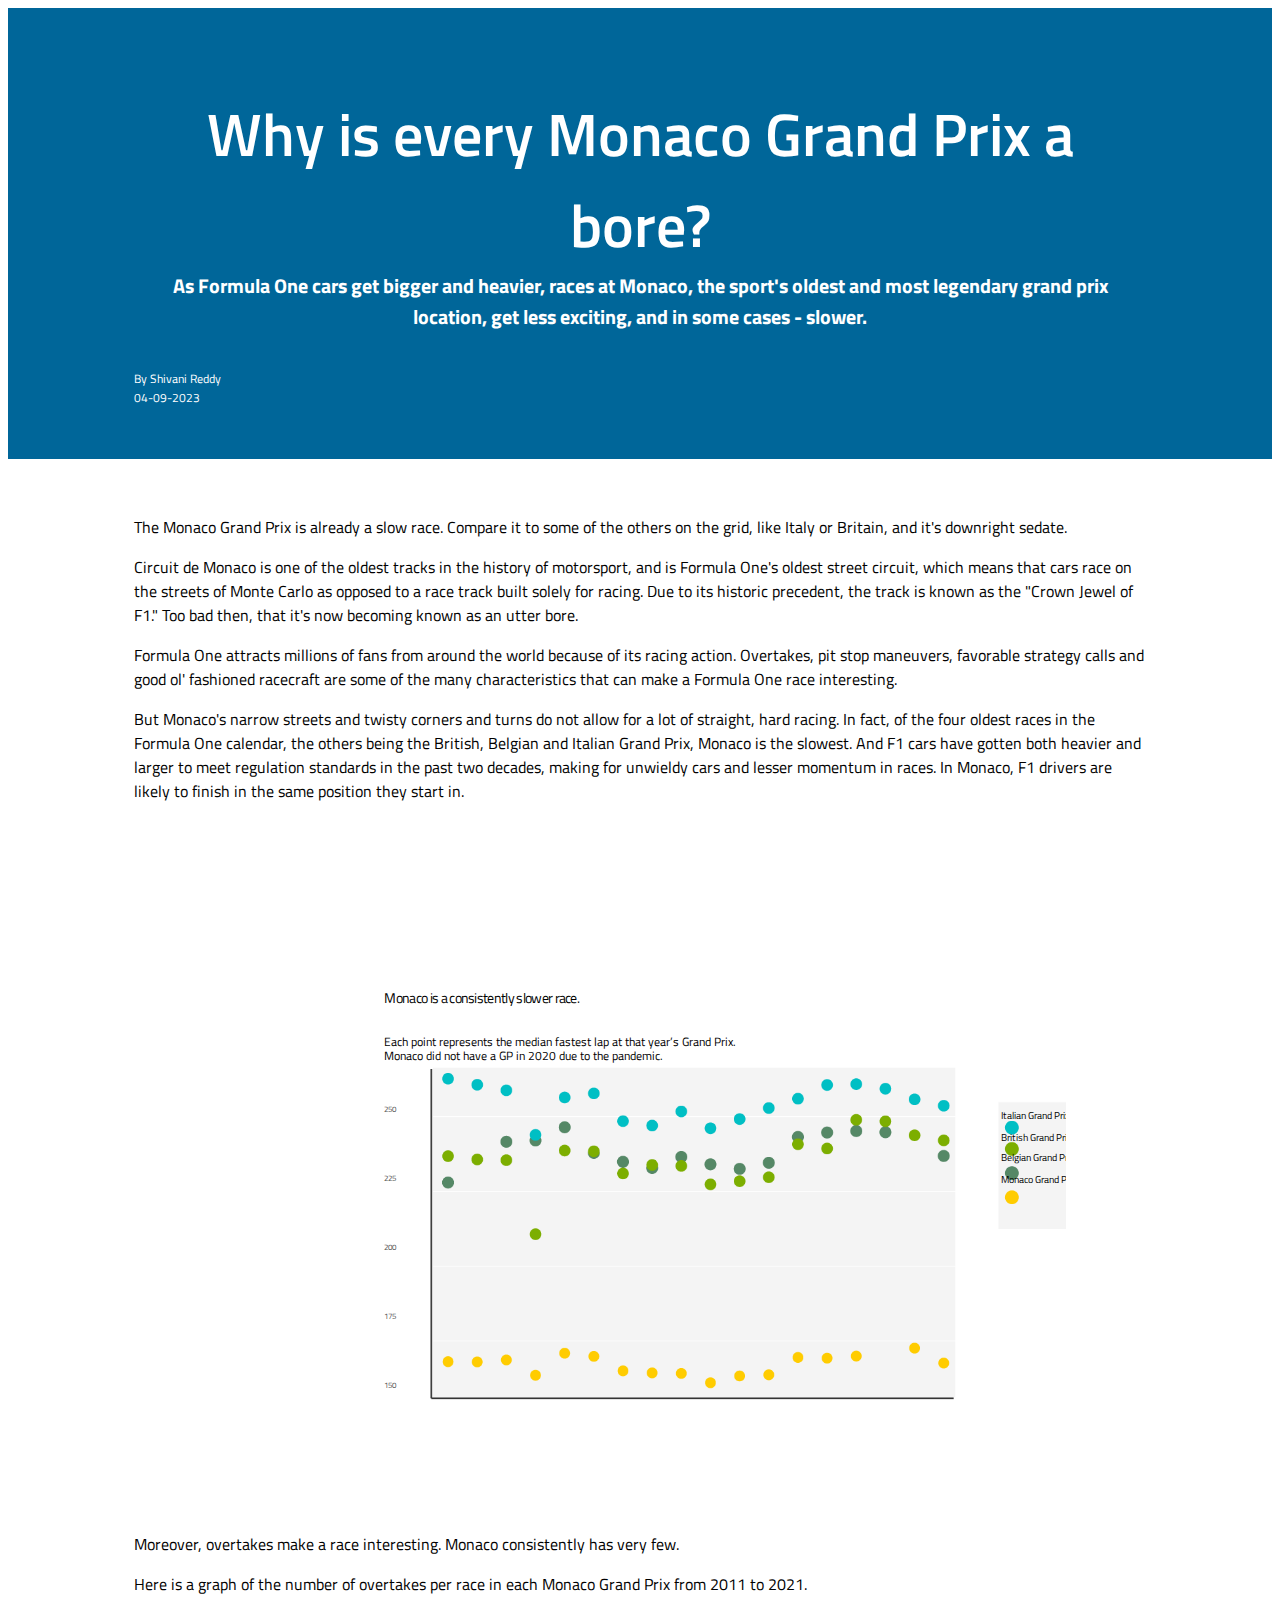
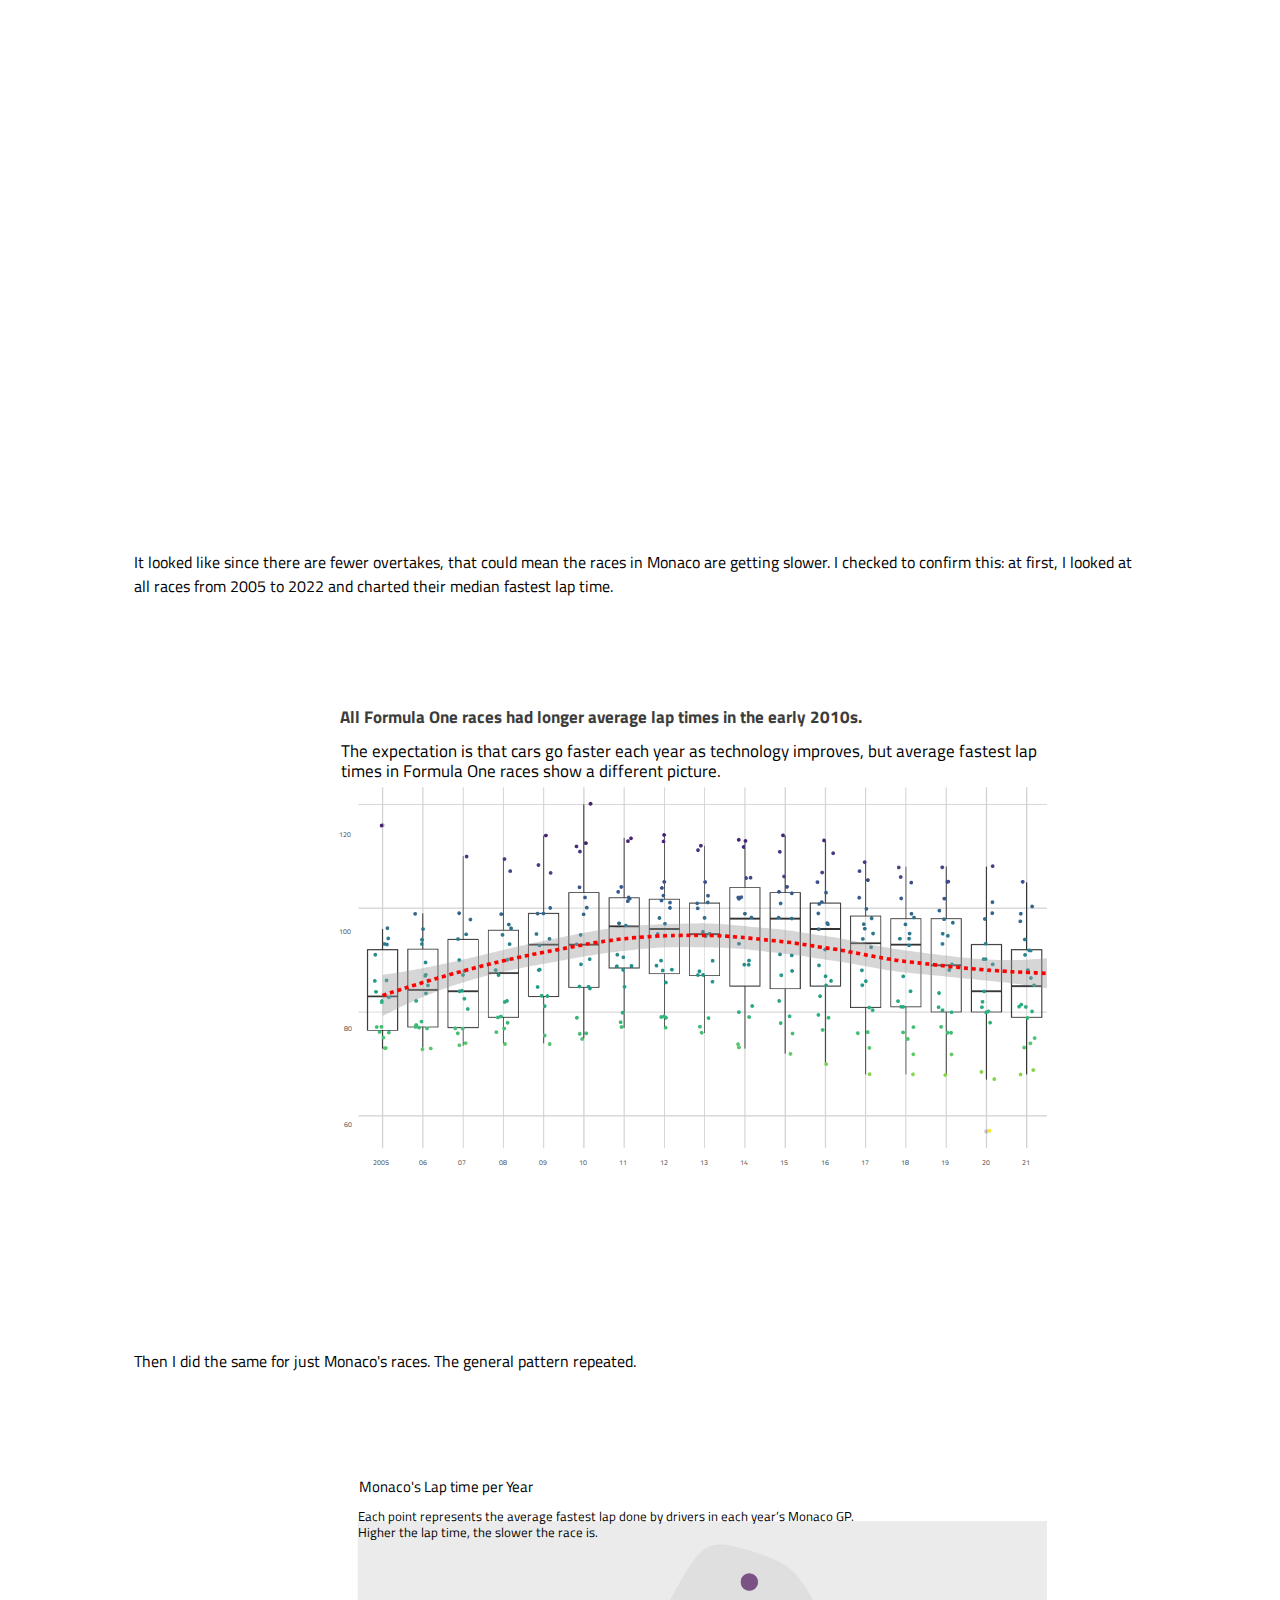
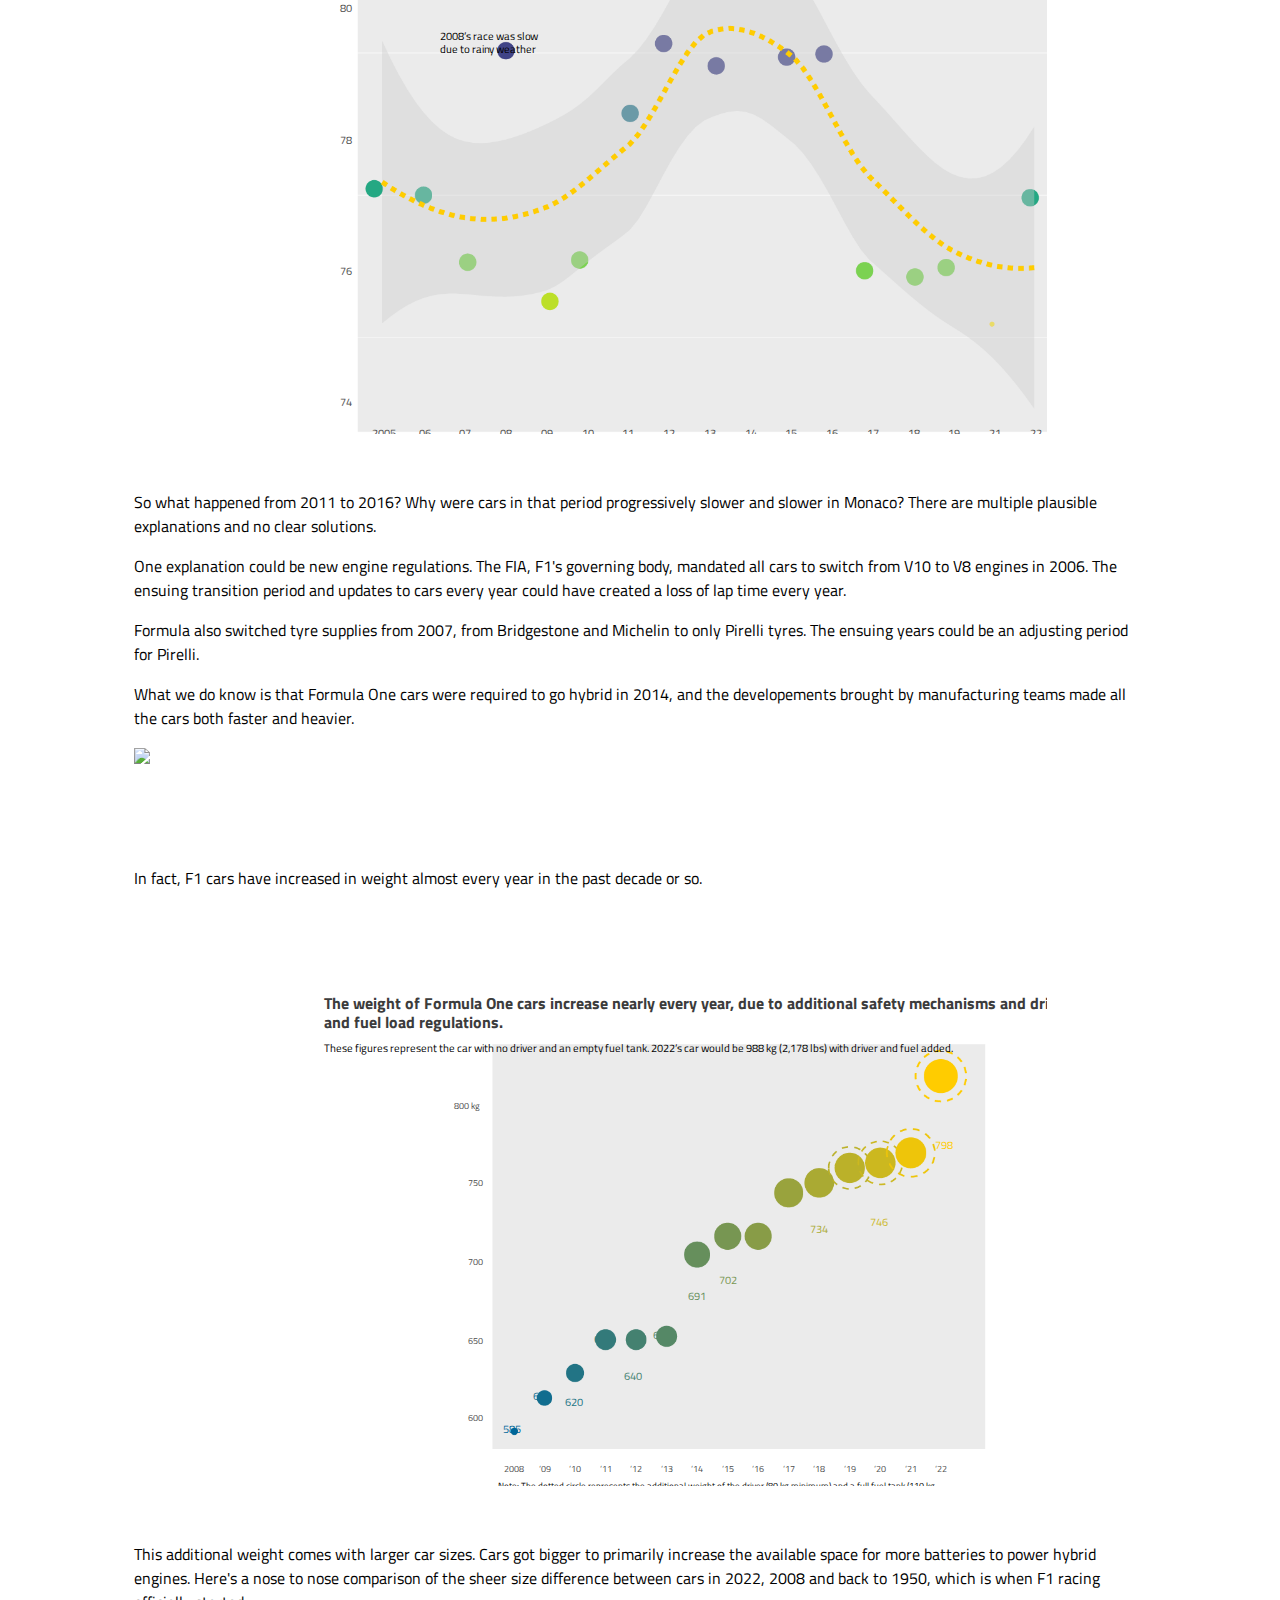
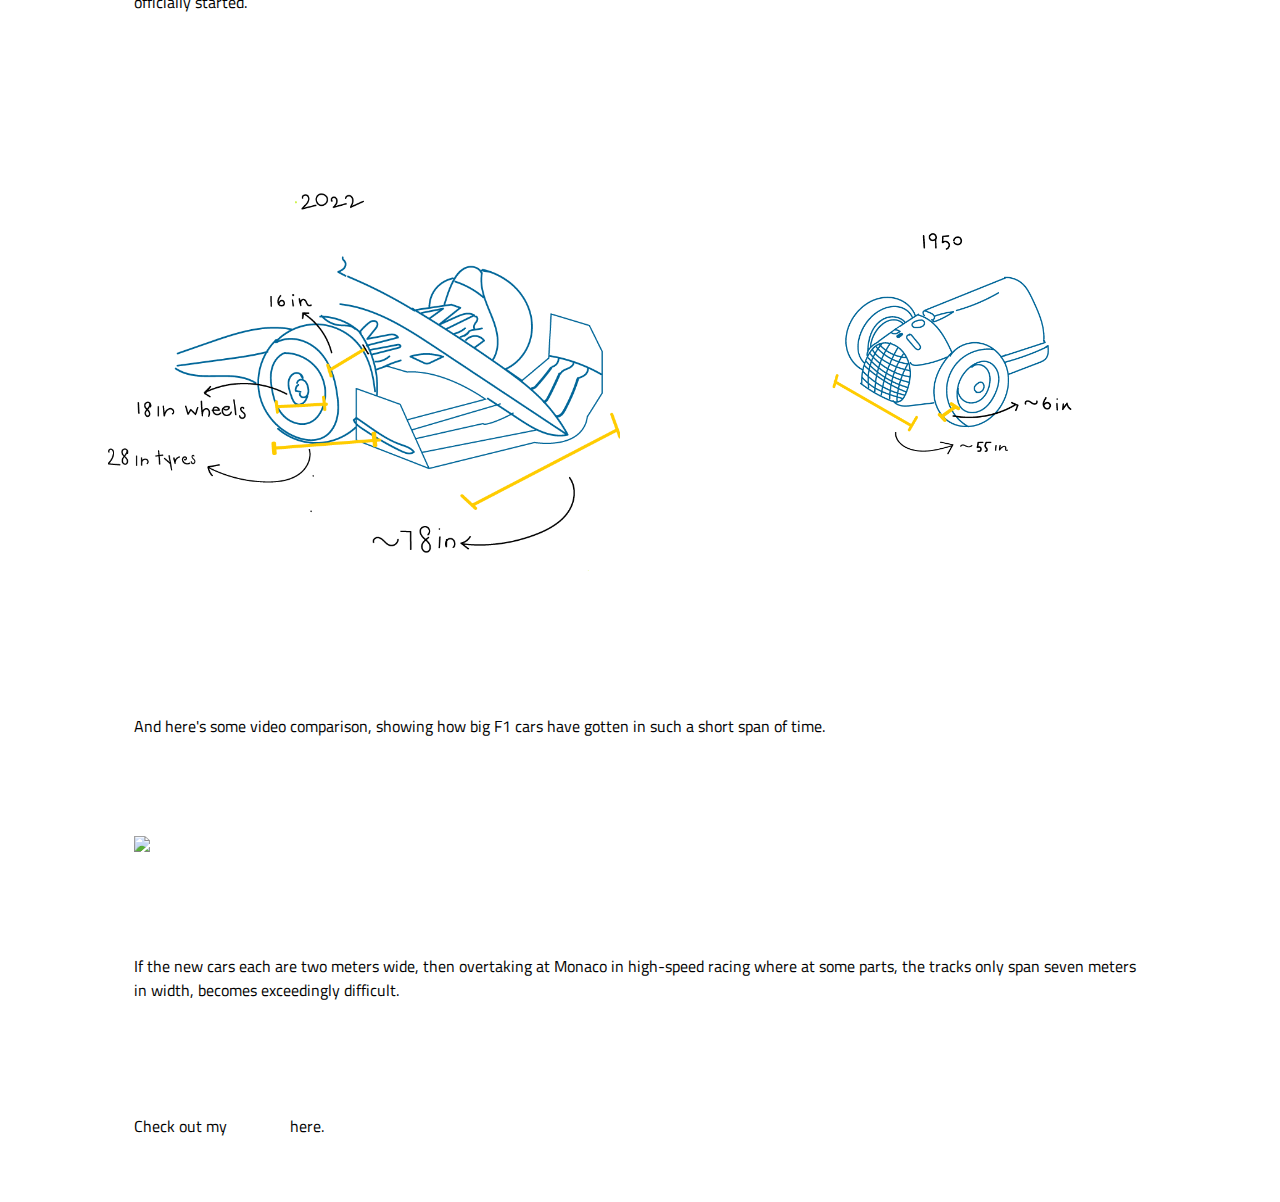
==== commit 5d2dfcde: "Update index.html" ====
--- a/html/index.html
+++ b/html/index.html
@@ -18,11 +18,14 @@
 
     <!-- <div class="background-grid">  -->
 	<div>
-        <p> The Monaco Grand Prix is already a slow race. Compare it to some of the others on the grid, like Italy or Britain, and it's downright sedate. Some call it boring for this very reason. But it stays on the calendar because it's old, and it's got a lot of historical precedent. </p>
-        <br>
+        <p> The Monaco Grand Prix is already a slow race. Compare it to some of the others on the grid, like Italy or Britain, and it's downright sedate. </p>
+        <p> Circuit de Monaco is one of the oldest tracks in the history of motorsport, and is Formula One's oldest street circuit, which means that cars race on the streets of Monte Carlo as opposed to a race track built solely for racing. Due to its historic precedent, the track is known as the "Crown Jewel of F1." Too bad then, that it's now becoming known as an utter bore.</p>
+		<p> Formula One attracts millions of fans from around the world because of its racing action. Overtakes, pit stop maneuvers, favorable strategy calls and good ol' fashioned racecraft are some of the many characteristics that can make a Formula One race interesting.</p>
+		<p> But Monaco's narrow streets and twisty corners and turns do not allow for a lot of straight, hard racing. In fact, of the four oldest races in the Formula One calendar, the others being the British, Belgian and Italian Grand Prix, Monaco is the slowest. And F1 cars have gotten both heavier and larger to meet regulation standards in the past two decades, making for unwieldy cars and lesser momentum in races. In Monaco, F1 drivers are likely to finish in the same position they start in.</p>
+		<br>
         <br>
     
-    <div>
+    </div>
 
         <script type="text/javascript">
             (function() {
@@ -412,14 +415,14 @@
         
         <br>
 <div>
-        <p>Overtakes make a race interesting. Monaco consistently has very few. </p>
-        <p>Here is a graph of the number of overtakes per lap in the Monaco Grand Prix from 2011 to 2021. </p>
+        <p>Moreover, overtakes make a race interesting. Monaco consistently has very few. </p>
+        <p>Here is a graph of the number of overtakes per race in each Monaco Grand Prix from 2011 to 2021. </p>
 <div id="dotplot">
-        <iframe title="Number of overtakes in Monaco" aria-label="Column Chart" id="datawrapper-chart-6wi4D" src="https://datawrapper.dwcdn.net/6wi4D/2/" scrolling="no" frameborder="0" style="width: 0; min-width: 100% !important; border: none;" height="436" data-external="1"></iframe><script type="text/javascript">!function(){"use strict";window.addEventListener("message",(function(a){if(void 0!==a.data["datawrapper-height"]){var e=document.querySelectorAll("iframe");for(var t in a.data["datawrapper-height"])for(var r=0;r<e.length;r++)if(e[r].contentWindow===a.source){var i=a.data["datawrapper-height"][t]+"px";e[r].style.height=i}}}))}();
-        </script>
+	<iframe title="Overtakes in Monaco have decreased nearly every year.  " aria-label="Column Chart" id="datawrapper-chart-6wi4D" src="https://datawrapper.dwcdn.net/6wi4D/4/" scrolling="no" frameborder="0" style="width: 0; min-width: 100% !important; border: none;" height="436" data-external="1"></iframe><script type="text/javascript">!function(){"use strict";window.addEventListener("message",(function(a){if(void 0!==a.data["datawrapper-height"]){var e=document.querySelectorAll("iframe");for(var t in a.data["datawrapper-height"])for(var r=0;r<e.length;r++)if(e[r].contentWindow===a.source){var i=a.data["datawrapper-height"][t]+"px";e[r].style.height=i}}}))}();
+	</script>
     </div>
     
-    <p> So are the races getting slower? Why are there fewer overtakes? I looked at all races from 2005 to 2022 and charted their median fastest lap time.
+    <p> It looked like since there are fewer overtakes, that could mean the races in Monaco are getting slower. I checked to confirm this: at first, I looked at all races from 2005 to 2022 and charted their median fastest lap time.
     </p>
 
     
@@ -693,7 +696,7 @@
 
     </div>
     <div>
-    <p>Then I looked only at Monaco's. The pattern repeated. </p>
+    <p>Then I did the same for just Monaco's races. The general pattern repeated. </p>
 
 
 <!-- Generated by ai2html v0.111.0 - 2023-04-12 00:36 -->
@@ -1005,20 +1008,17 @@
 <!-- End ai2html - 2023-04-12 00:36 -->
 
 	
-	<p>So what happened from 2011 to 2016? 
-
+	<p>So what happened from 2011 to 2016? Why were cars in that period progressively slower and slower in Monaco? There are multiple plausible explanations and no clear solutions. </p>
+	<p>One explanation could be new engine regulations. The FIA, F1's governing body, mandated all cars to switch from V10 to V8 engines in 2006. The ensuing transition period and updates to cars every year could have created a loss of lap time every year.   </p>
+	<p>Formula also switched tyre supplies from 2007, from Bridgestone and Michelin to only Pirelli tyres. The ensuing years could be an adjusting period for Pirelli. </p>
+    <p>What we do know is that Formula One cars were required to go hybrid in 2014, and the developements brought by manufacturing teams made all the cars both faster and heavier. </p>
         
-        
-        - V8 era from 2006 to 2013.
-        - Road conditions? Regulations regarding overtaking in city tracks, tyre regulations
-        - Weight increased every year
-        - Hybrid era from 2014 onwards meant lighter engines but addition of battery weight, making them heavier. 
     </p>   
         <img src="assets/finallap.svg">
     
     </div>
     <div>
-        <p>Meanwhile, cars get heavier every year. 
+        <p>In fact, F1 cars have increased in weight almost every year in the past decade or so. 
         </p>
         
 <!-- Generated by ai2html v0.111.0 - 2023-04-12 02:16 -->
@@ -1533,7 +1533,7 @@
 
 <!-- End ai2html - 2023-04-12 02:16 -->
 
-        <p>Here's a nose to nose comparison of car size.</p>
+        <p>This additional weight comes with larger car sizes. Cars got bigger to primarily increase the available space for more batteries to power hybrid engines. Here's a nose to nose comparison of the sheer size difference between cars in 2022, 2008 and back to 1950, which is when F1 racing officially started.</p>
     </div>
 
     <div class = "scroll">
@@ -1550,19 +1550,22 @@
     </div>
 
     <div>
-        <p> And here's some video comparison, showing how big F1 cars have gotten in such a short span of time.  </p>
+		<br>
+		<br>
+        <p>And here's some video comparison, showing how big F1 cars have gotten in such a short span of time.  </p>
 
     </div>
-    </div>
+
     
-
+<div>
     <img src="juxtaposed2.gif">
+</div>
     <div>
-		<p> If the new cars each are two meters wide, then overtaking at Monaco in high-speed racing where at some parts, the tracks only span seven meters in width, becomes exceedingly difficult. </p>
+		<p> If the new cars each are two meters wide, then overtaking at Monaco in high-speed racing where at some parts, the tracks only span seven meters in width, becomes exceedingly difficult.  </p>
     </div>
 	<div>
-        <a href="https://github.com/shivanireddy13/project4" target="__blank">Check out my analysis here.</a>
-    </div>
-</div>	
+    <p>Check out my <a href="https://github.com/shivanireddy13/project4" target="__blank">analysis</a> here.</p>
+	</div>
+
 </body>
 </html>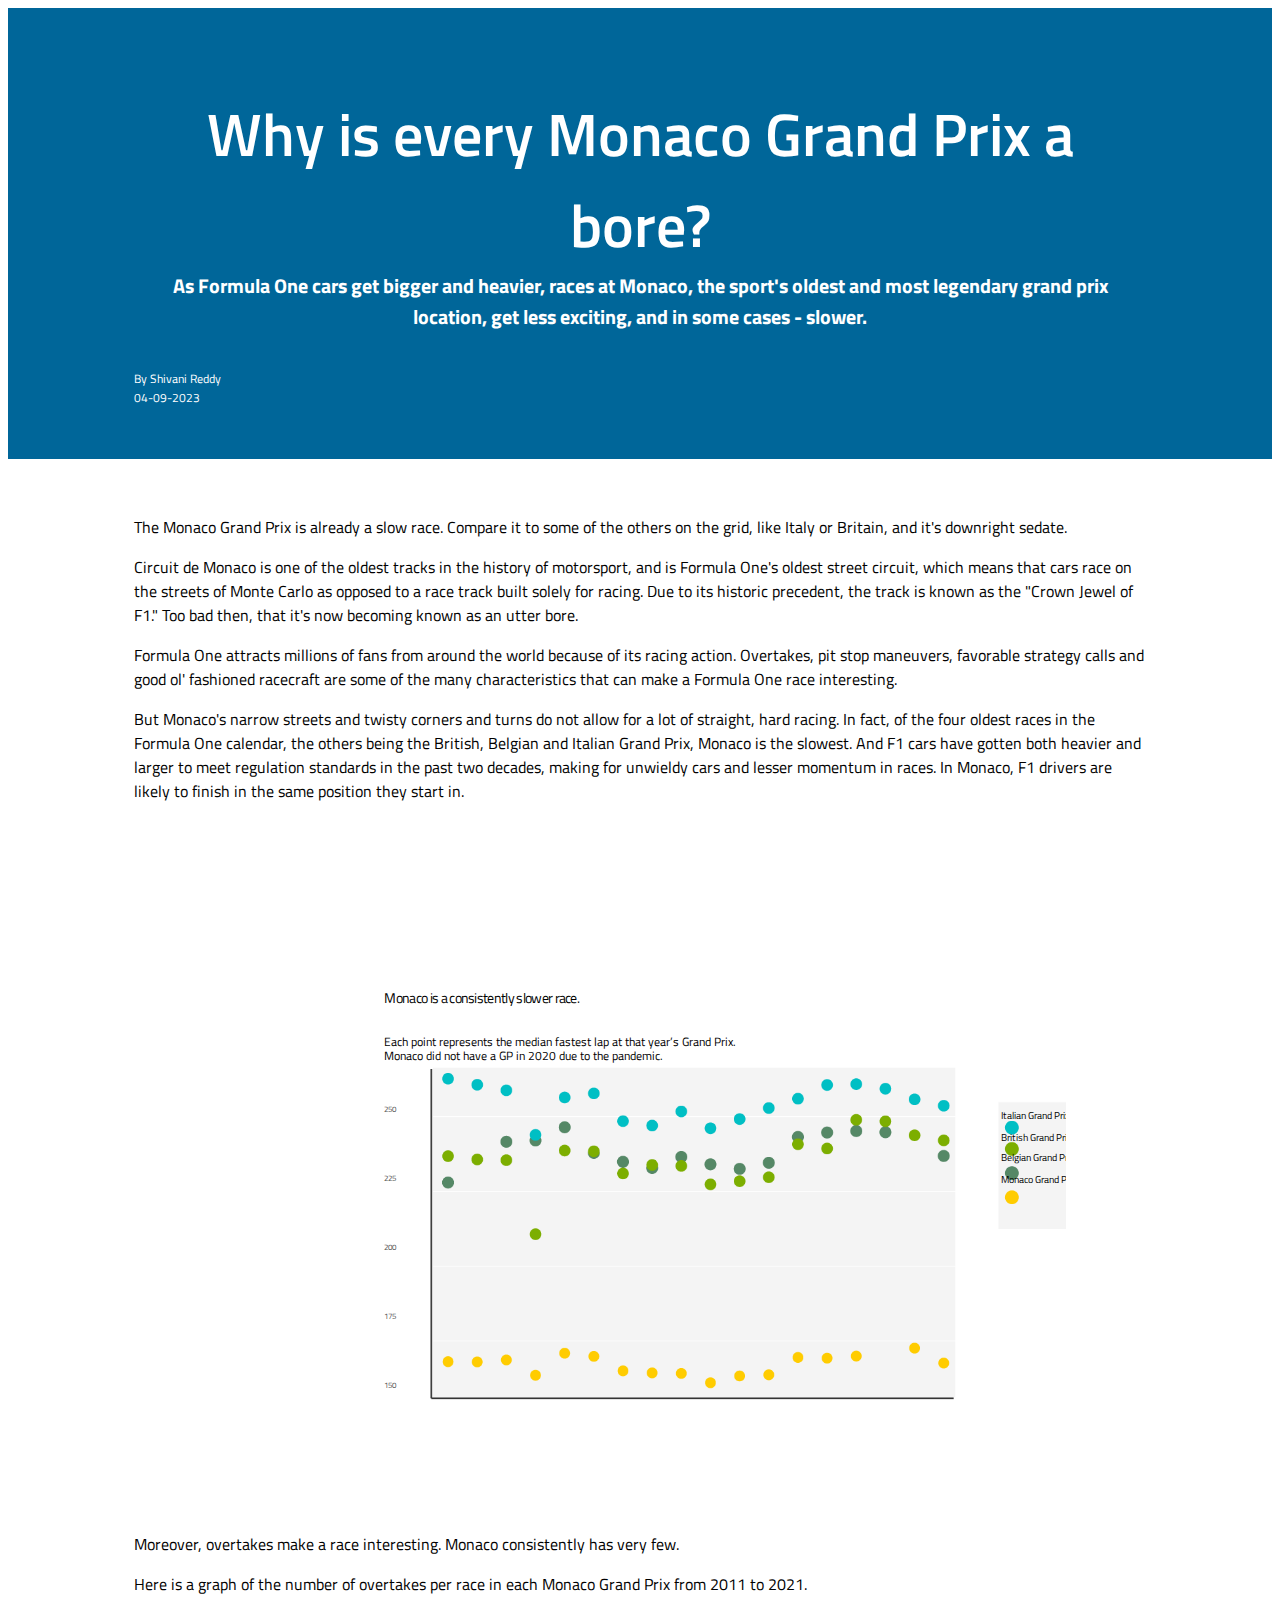
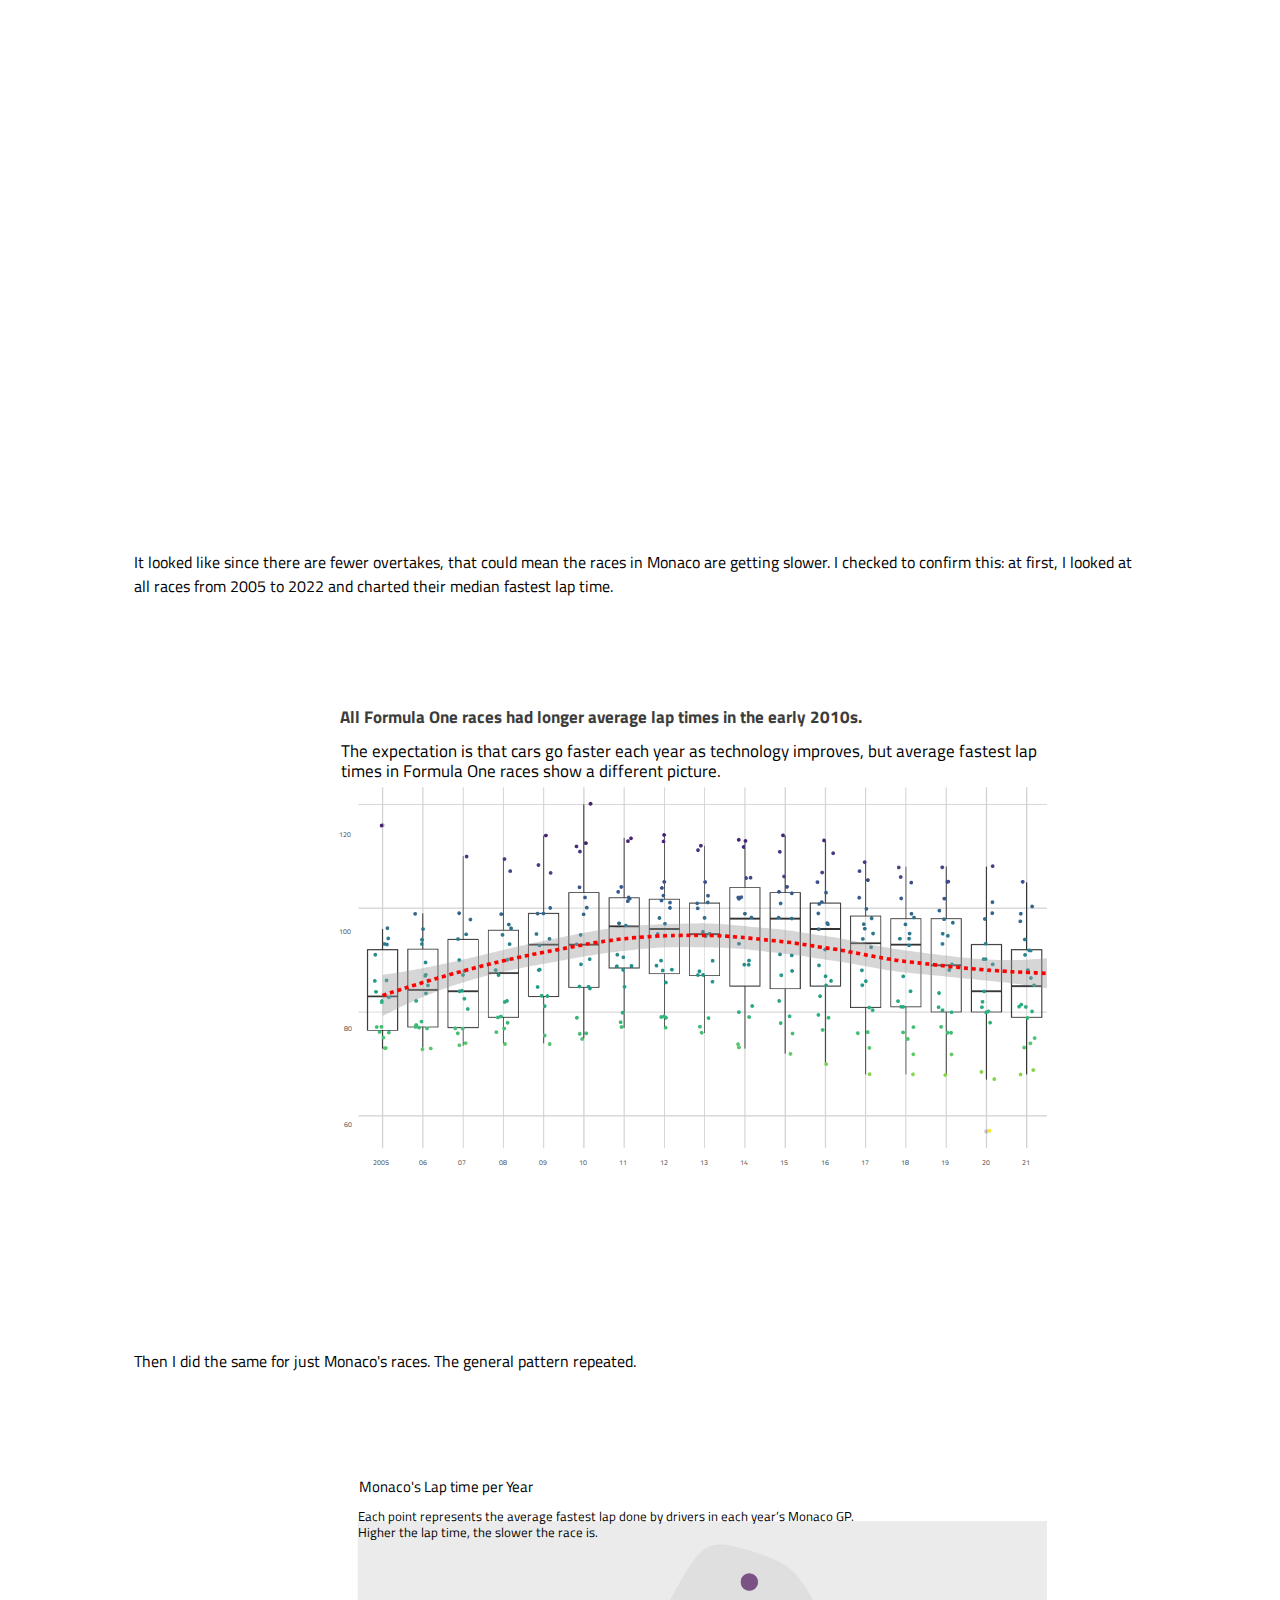
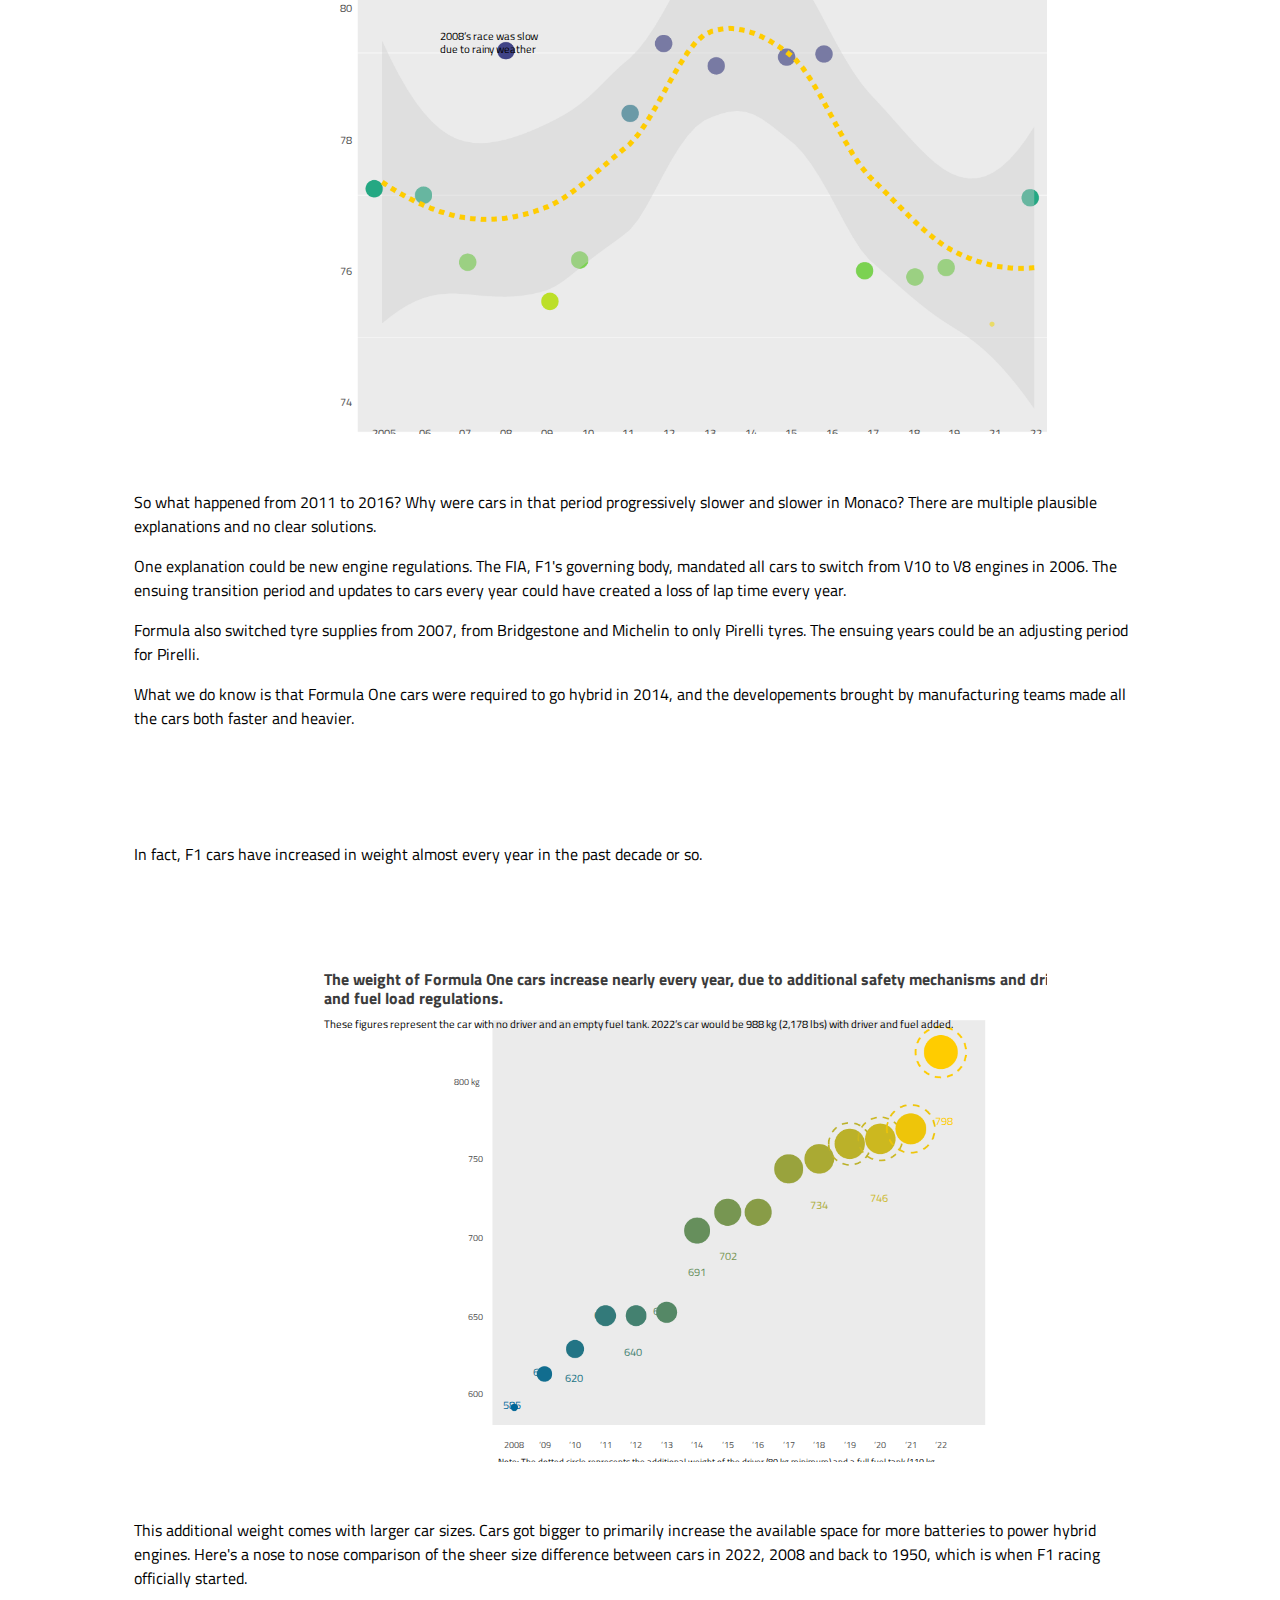
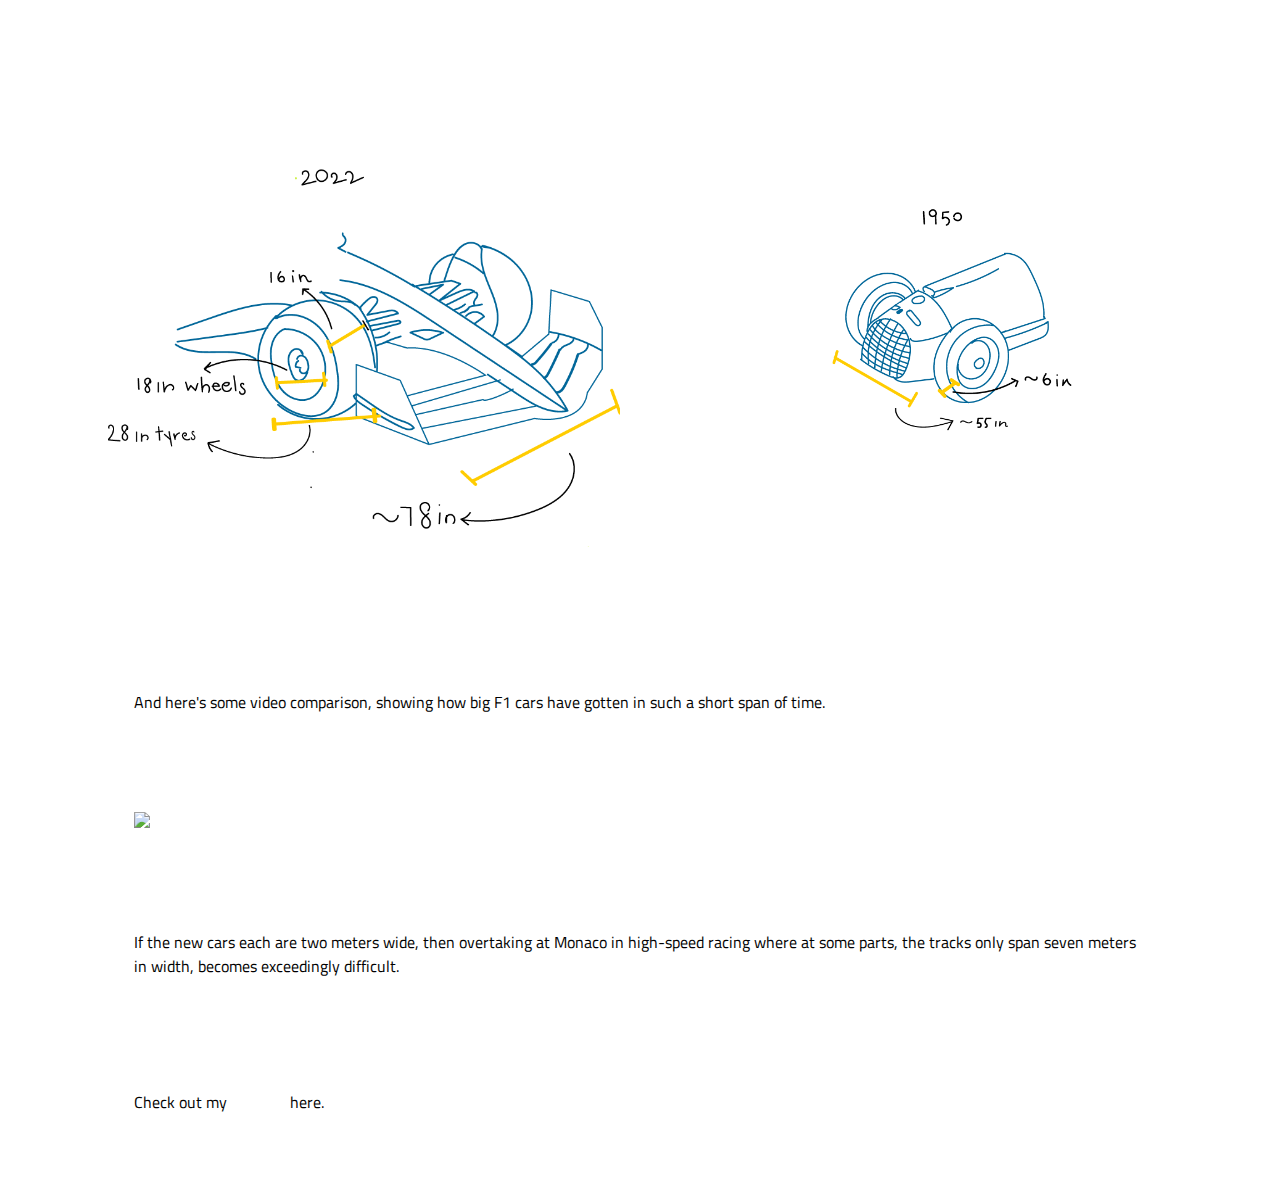
==== commit 3d0da9b7: "Update index.html" ====
--- a/html/index.html
+++ b/html/index.html
@@ -1013,9 +1013,7 @@
 	<p>Formula also switched tyre supplies from 2007, from Bridgestone and Michelin to only Pirelli tyres. The ensuing years could be an adjusting period for Pirelli. </p>
     <p>What we do know is that Formula One cars were required to go hybrid in 2014, and the developements brought by manufacturing teams made all the cars both faster and heavier. </p>
         
-    </p>   
-        <img src="assets/finallap.svg">
-    
+    </p> 
     </div>
     <div>
         <p>In fact, F1 cars have increased in weight almost every year in the past decade or so. 
@@ -1552,7 +1550,7 @@
     <div>
 		<br>
 		<br>
-        <p>And here's some video comparison, showing how big F1 cars have gotten in such a short span of time.  </p>
+        <p>And here's some video comparison, showing how big F1 cars have gotten in such a short span of time.</p>
 
     </div>
 
@@ -1568,4 +1566,4 @@
 	</div>
 
 </body>
-</html>+</html>
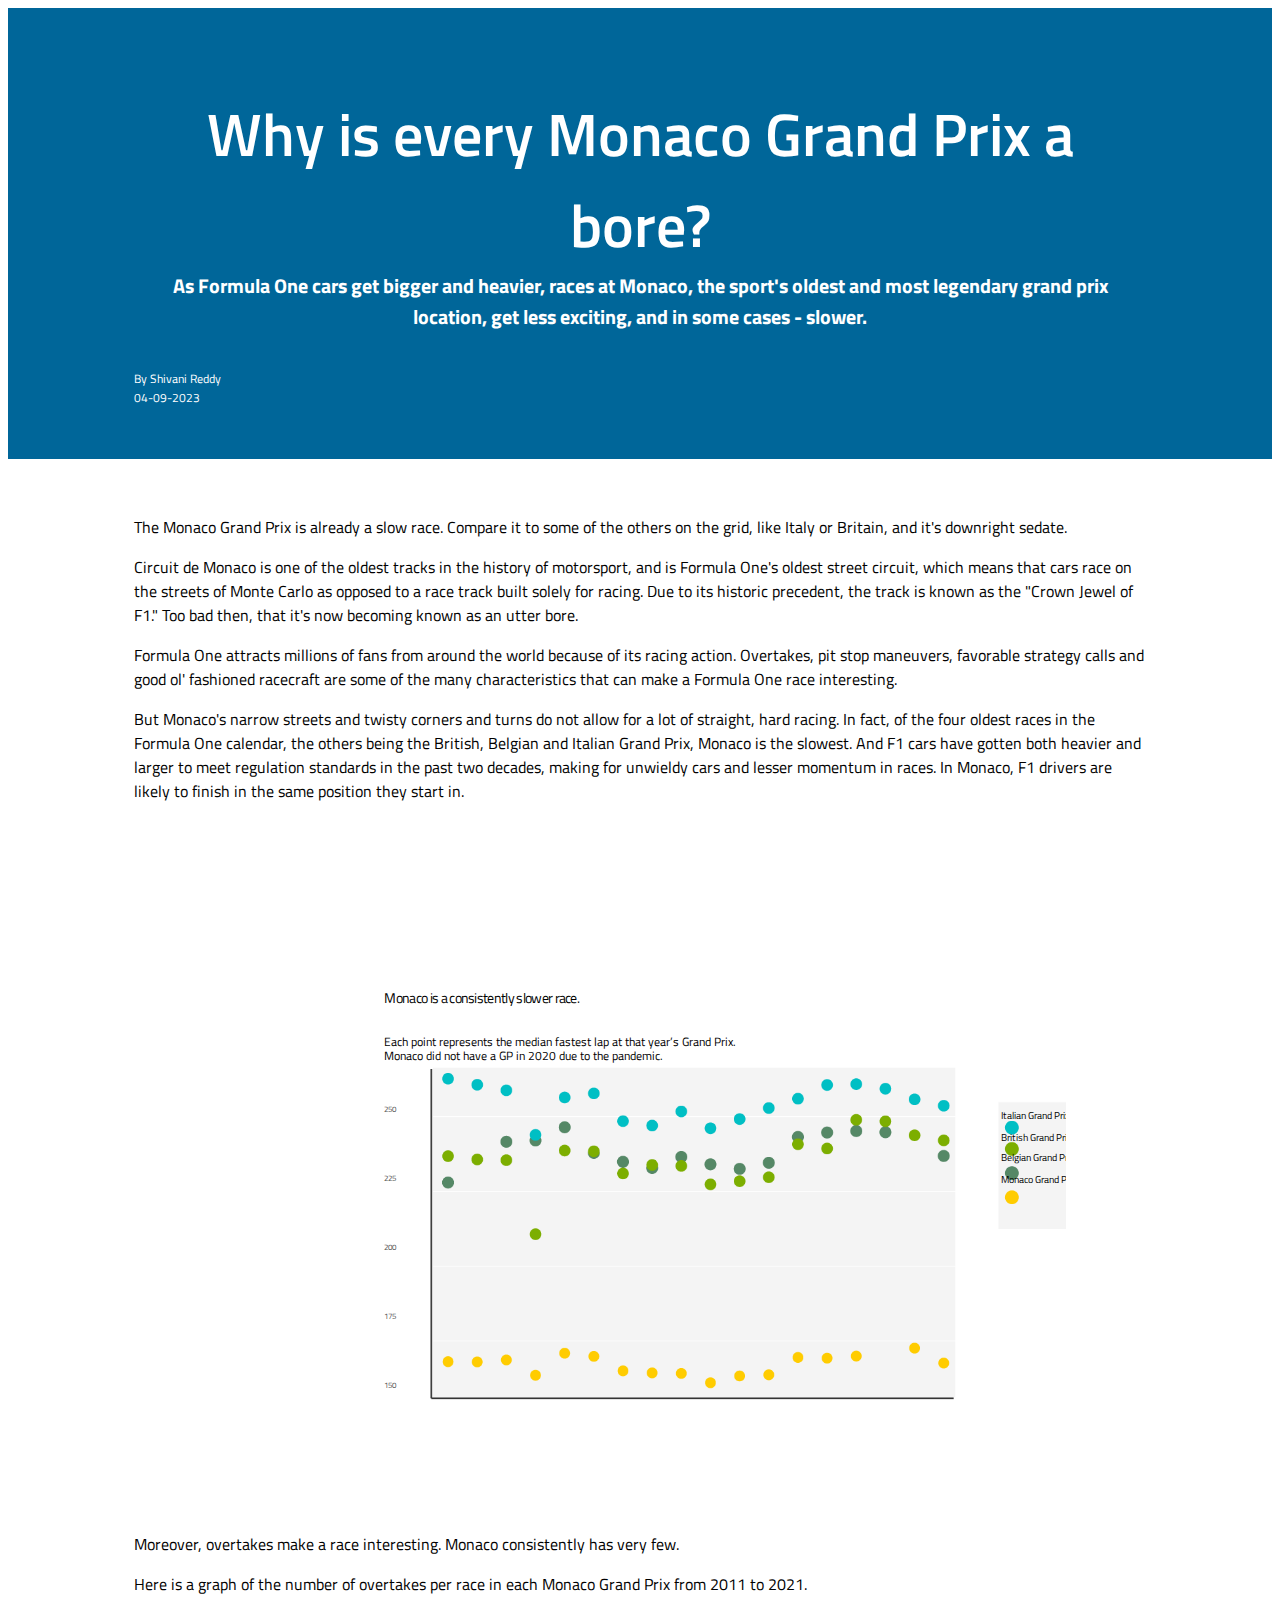
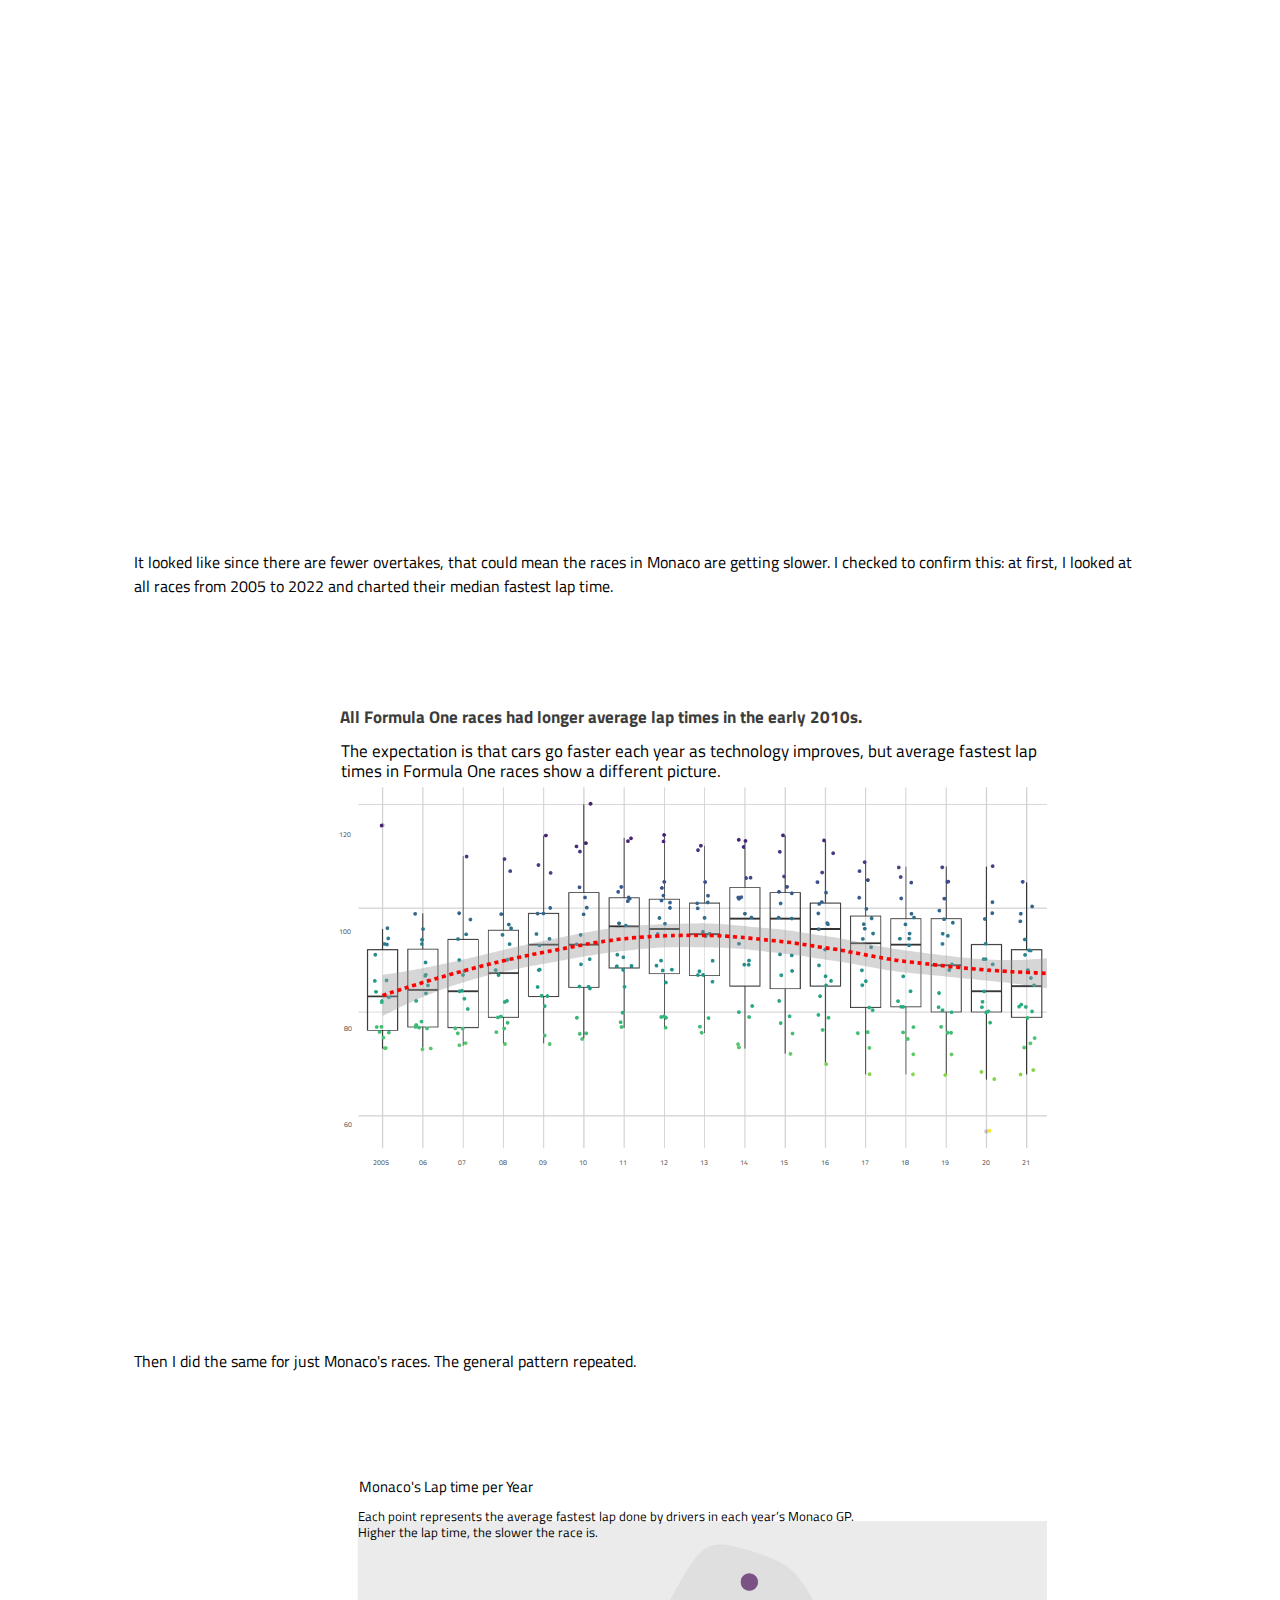
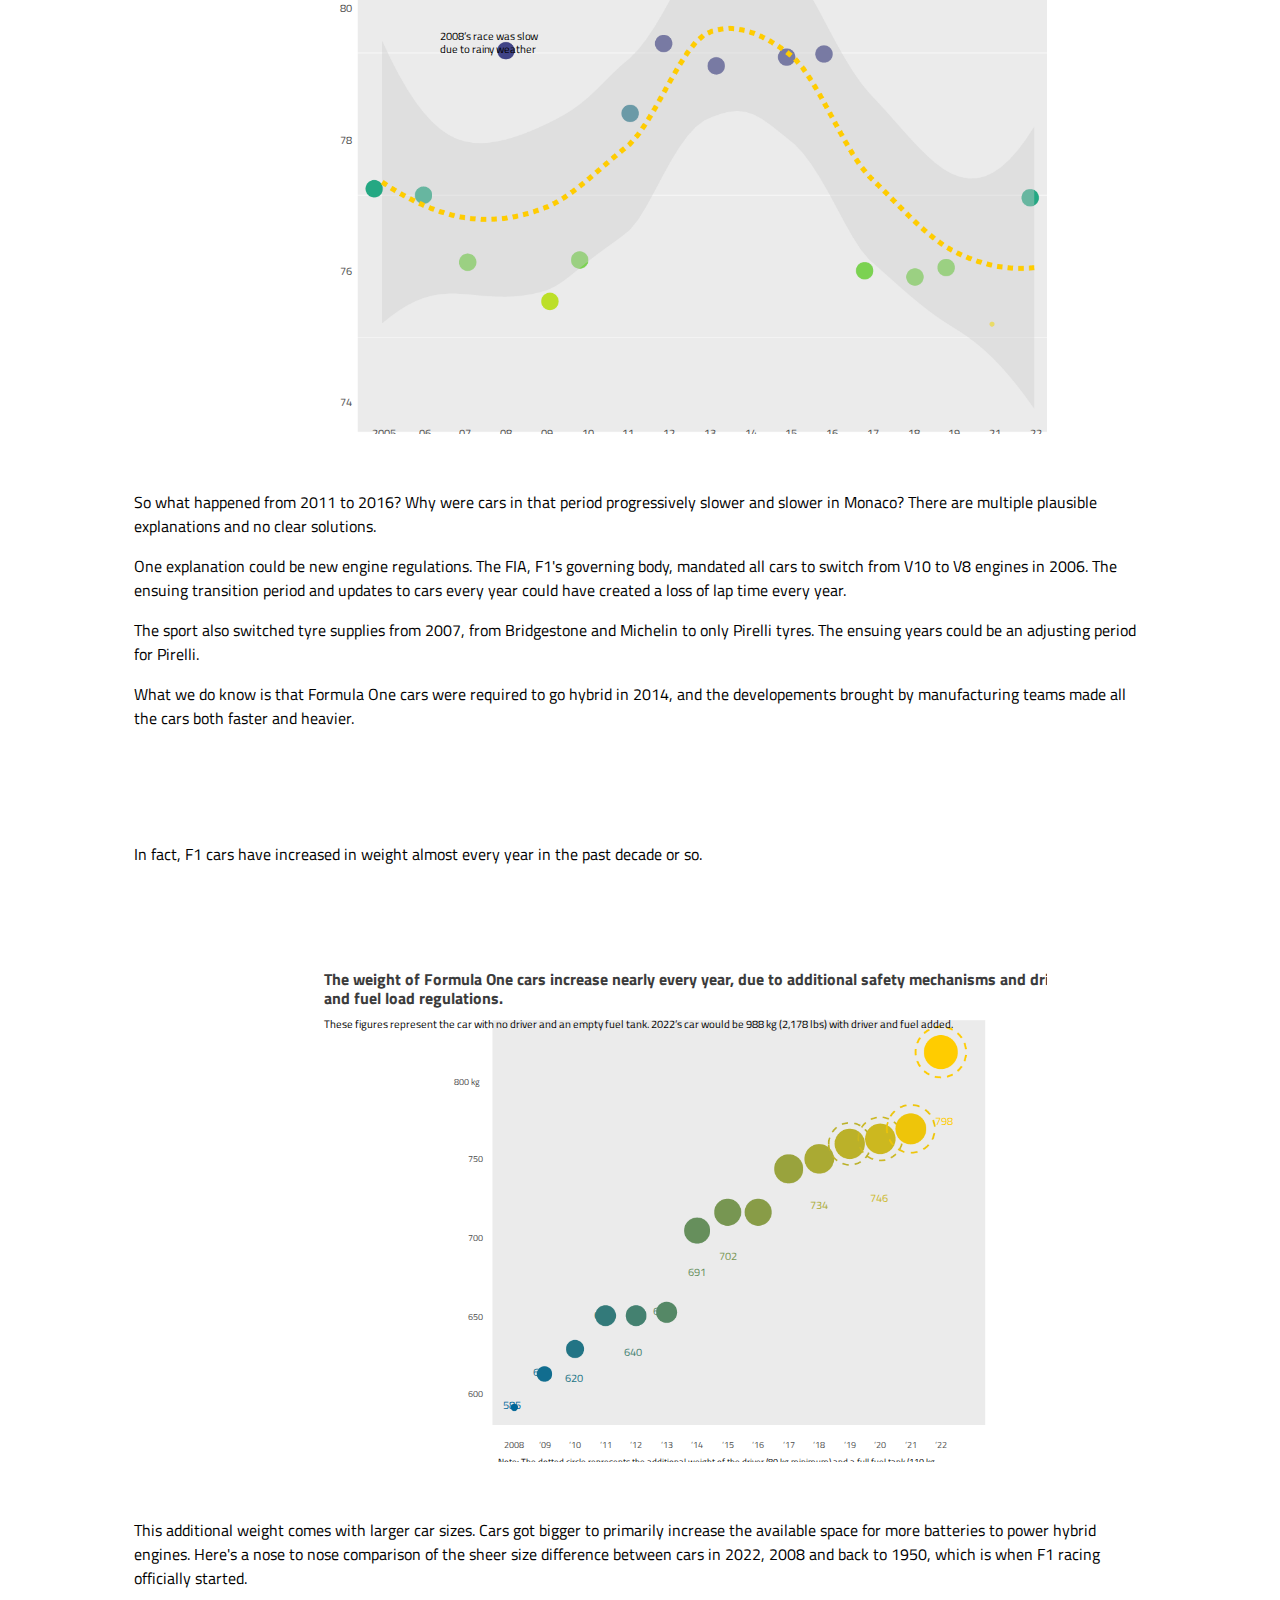
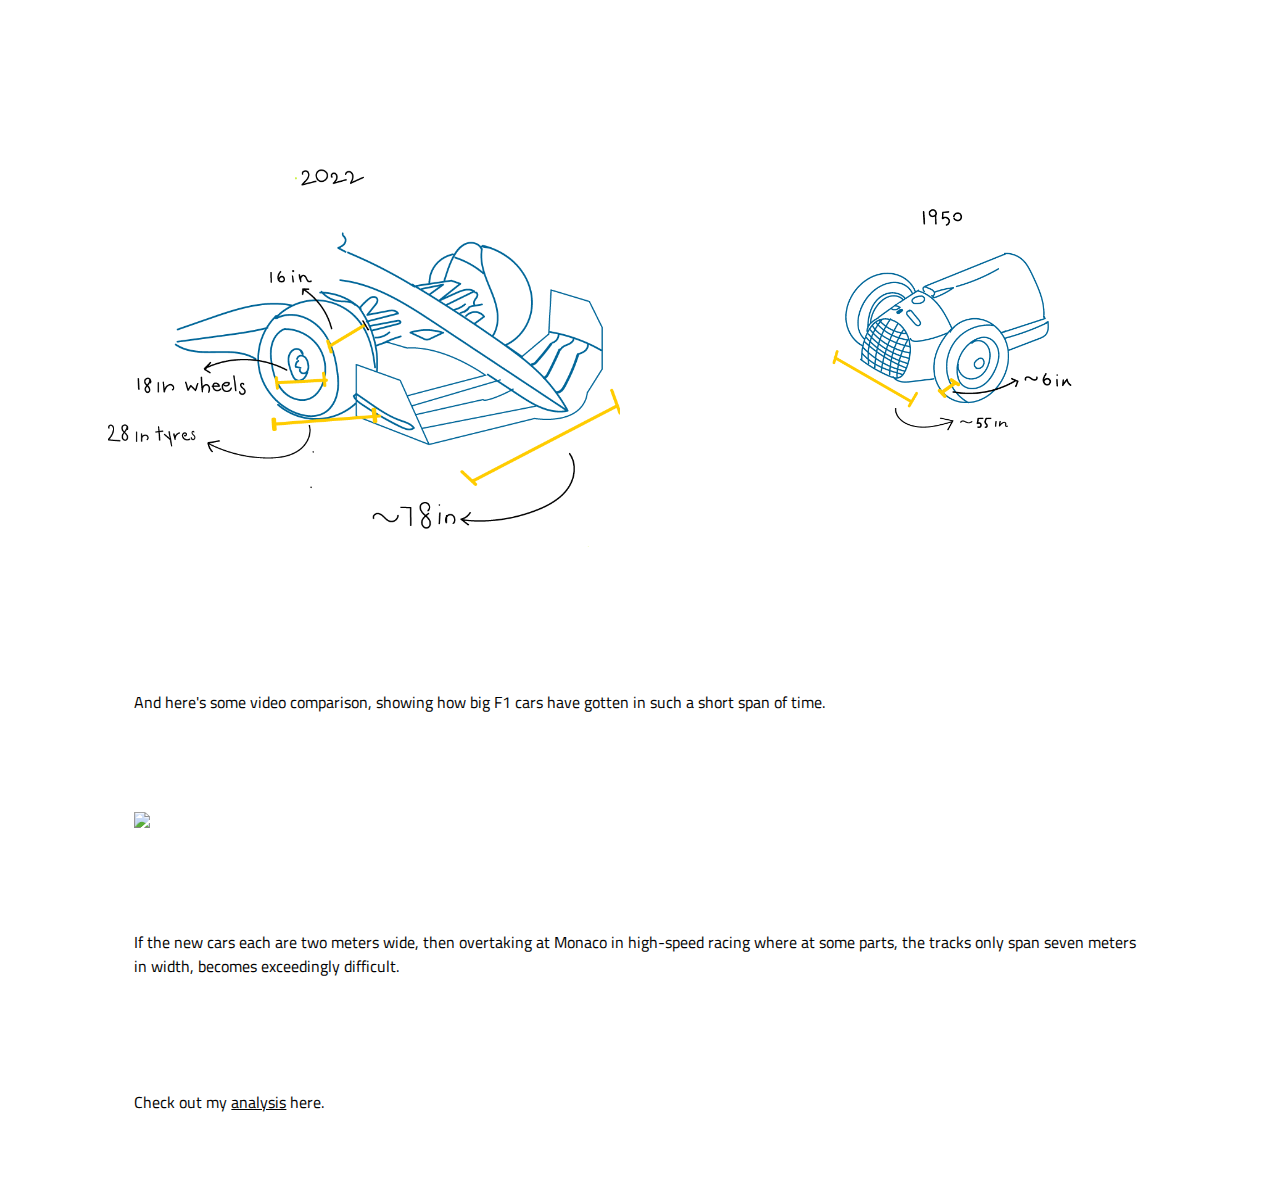
==== commit ec0a21c8: "Update index.html" ====
--- a/html/index.html
+++ b/html/index.html
@@ -1010,7 +1010,7 @@
 	
 	<p>So what happened from 2011 to 2016? Why were cars in that period progressively slower and slower in Monaco? There are multiple plausible explanations and no clear solutions. </p>
 	<p>One explanation could be new engine regulations. The FIA, F1's governing body, mandated all cars to switch from V10 to V8 engines in 2006. The ensuing transition period and updates to cars every year could have created a loss of lap time every year.   </p>
-	<p>Formula also switched tyre supplies from 2007, from Bridgestone and Michelin to only Pirelli tyres. The ensuing years could be an adjusting period for Pirelli. </p>
+	<p>The sport also switched tyre supplies from 2007, from Bridgestone and Michelin to only Pirelli tyres. The ensuing years could be an adjusting period for Pirelli. </p>
     <p>What we do know is that Formula One cars were required to go hybrid in 2014, and the developements brought by manufacturing teams made all the cars both faster and heavier. </p>
         
     </p> 
--- a/html/style.css
+++ b/html/style.css
@@ -98,7 +98,7 @@
 }
 
 a { 
-    color: #ffffff;
+    color: black;
 }
 
 /* img {
